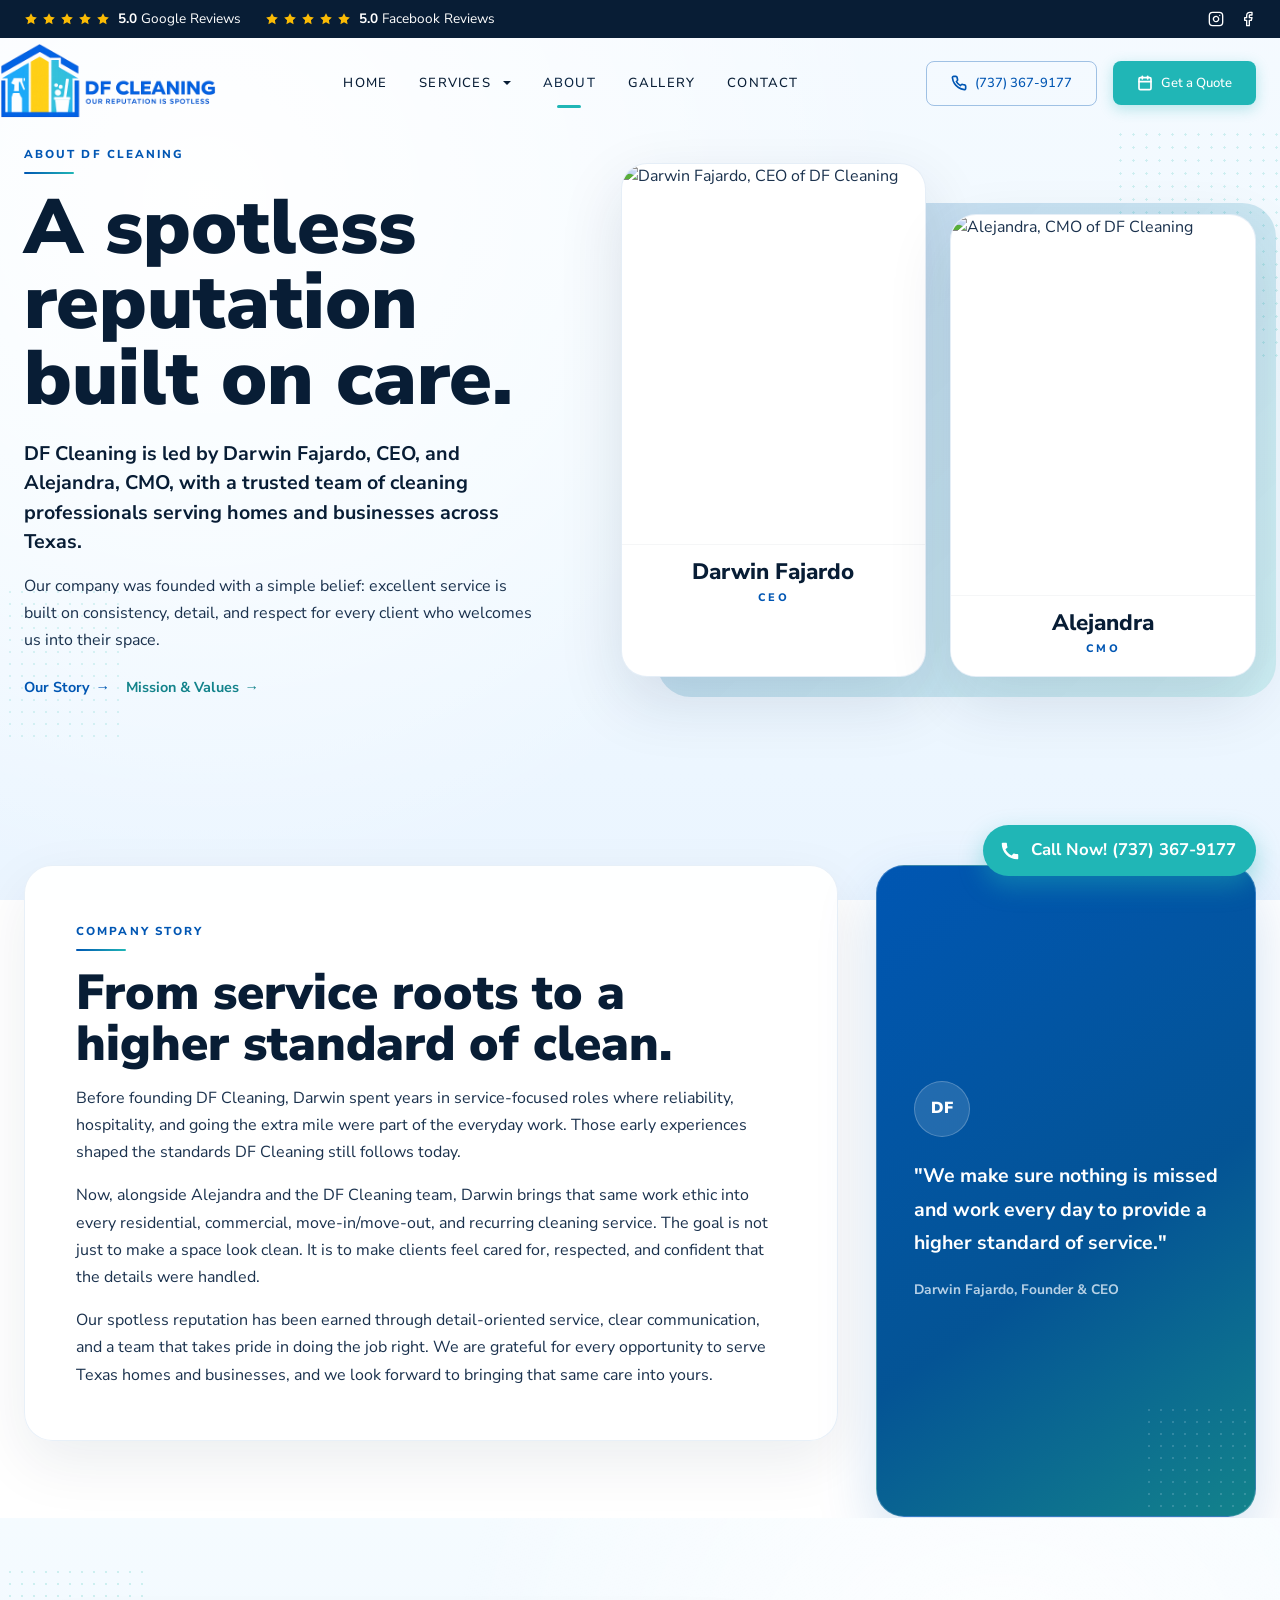
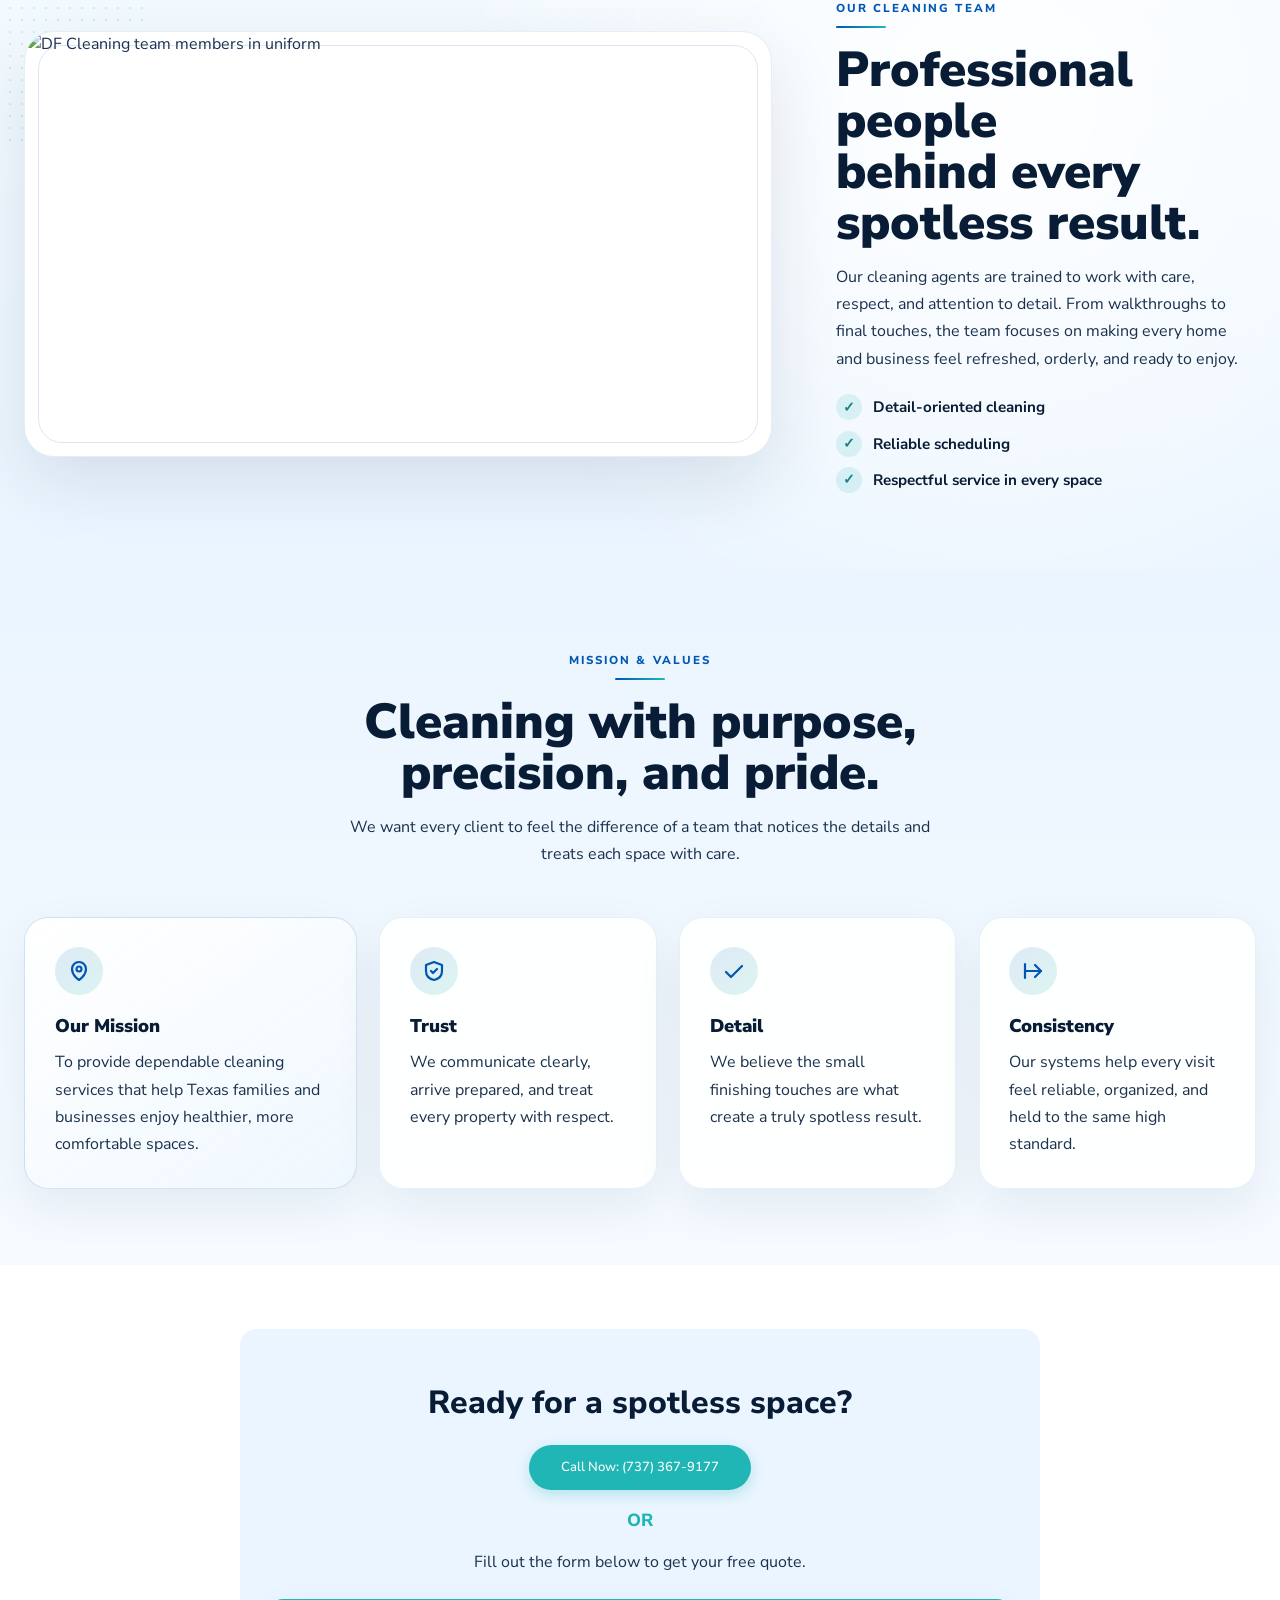
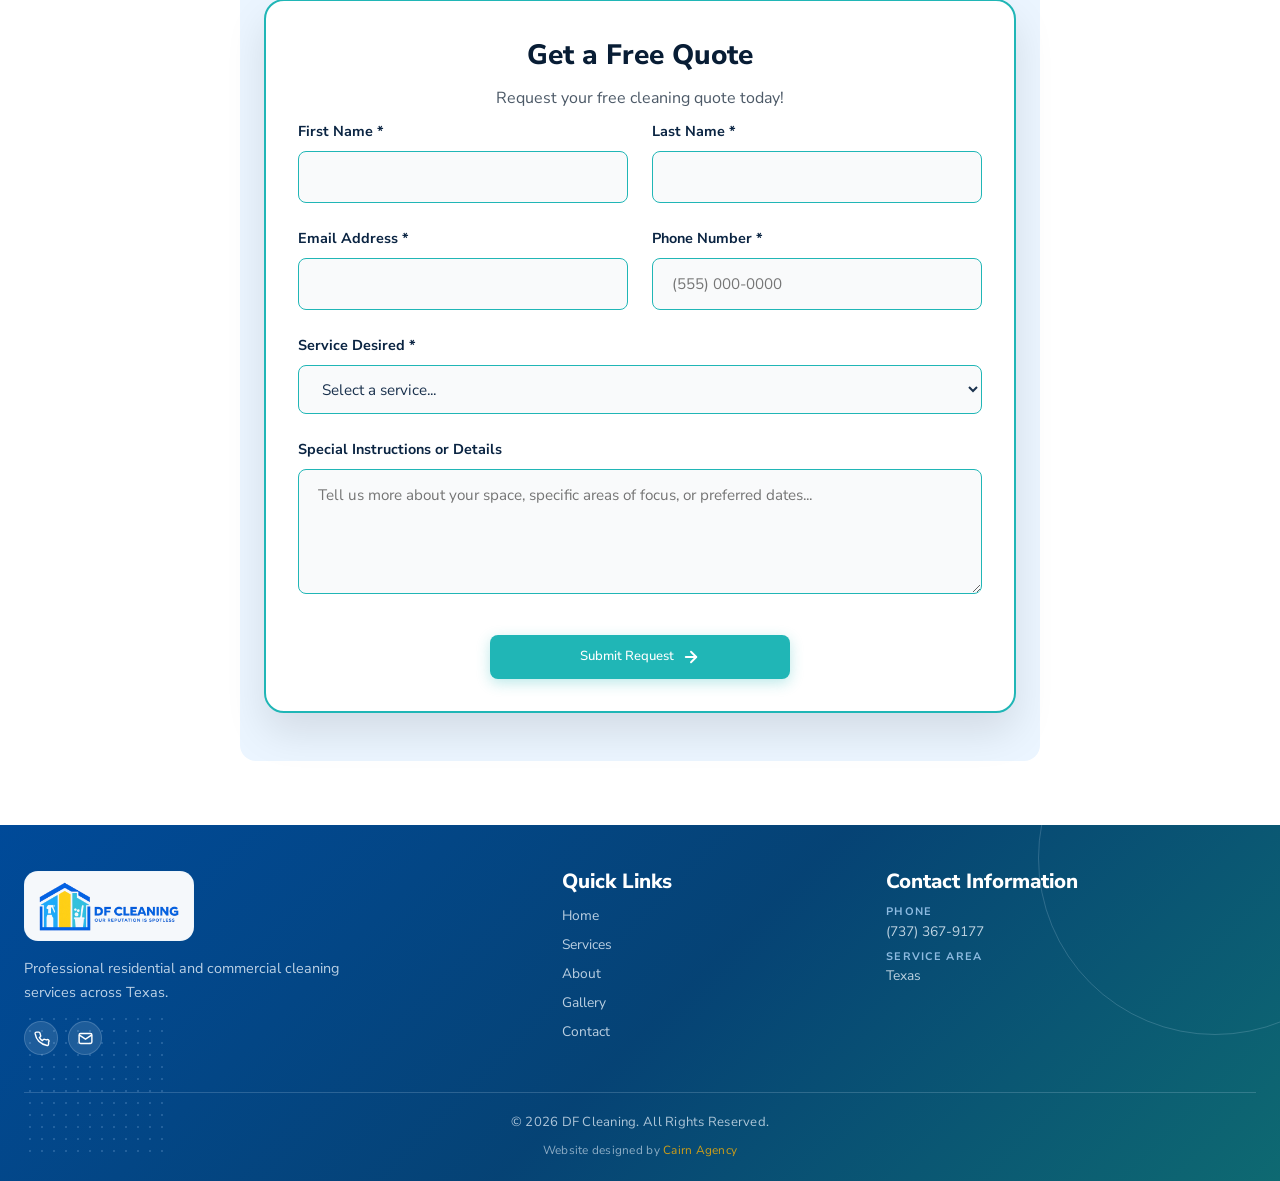
==== about.html @ b14a3582 "Implement teal color updates, unified CTA logic, and 3-card layout on service pages" ====
<!DOCTYPE html>
<html lang="en">
<head>
  <meta charset="UTF-8">
  <meta name="viewport" content="width=device-width, initial-scale=1.0">
  <title>About Us | DF Cleaning</title>
  <meta name="description" content="Learn about DF Cleaning, our leadership, our team, and the values behind our spotless reputation across Texas.">
  <link rel="stylesheet" href="css/style.css">
  <script src="js/header.js" defer></script>
</head>
<body class="global-bg">

  <site-header root-path=""></site-header>

  <main>
    <section class="about-hero" aria-labelledby="about-title">
      <div class="container about-hero-grid">
        <div class="about-hero-copy">
          <span class="about-kicker">About DF Cleaning</span>
          <h1 class="about-hero-title" id="about-title">A spotless reputation built on care.</h1>
          <p class="about-hero-lede">DF Cleaning is led by Darwin Fajardo, CEO, and Alejandra, CMO, with a trusted team of cleaning professionals serving homes and businesses across Texas.</p>
          <p>Our company was founded with a simple belief: excellent service is built on consistency, detail, and respect for every client who welcomes us into their space.</p>
          <div class="about-hero-actions" aria-label="About page quick links">
            <a class="about-text-link" href="#company-story">Our Story <span aria-hidden="true">&rarr;</span></a>
            <a class="about-text-link about-text-link--muted" href="#mission-values">Mission &amp; Values <span aria-hidden="true">&rarr;</span></a>
          </div>
        </div>

        <div class="about-leadership" aria-label="DF Cleaning leadership">
          <article class="about-leader-card about-leader-card--darwin">
            <picture>
              <source srcset="assets/darwin-fajardo.avif" type="image/avif">
              <img src="assets/darwin.jpg" alt="Darwin Fajardo, CEO of DF Cleaning">
            </picture>
            <div class="about-leader-meta">
              <h2>Darwin Fajardo</h2>
              <p>CEO</p>
            </div>
          </article>

          <article class="about-leader-card about-leader-card--alejandra">
            <img src="assets/alejandra-about.jpg" alt="Alejandra, CMO of DF Cleaning">
            <div class="about-leader-meta">
              <h2>Alejandra</h2>
              <p>CMO</p>
            </div>
          </article>
        </div>
      </div>
    </section>

    <section class="about-story" id="company-story" aria-labelledby="story-title">
      <div class="container about-story-grid">
        <div class="about-story-card">
          <span class="about-kicker">Company Story</span>
          <h2 id="story-title">From service roots to a higher standard of clean.</h2>
          <p>Before founding DF Cleaning, Darwin spent years in service-focused roles where reliability, hospitality, and going the extra mile were part of the everyday work. Those early experiences shaped the standards DF Cleaning still follows today.</p>
          <p>Now, alongside Alejandra and the DF Cleaning team, Darwin brings that same work ethic into every residential, commercial, move-in/move-out, and recurring cleaning service. The goal is not just to make a space look clean. It is to make clients feel cared for, respected, and confident that the details were handled.</p>
          <p>Our spotless reputation has been earned through detail-oriented service, clear communication, and a team that takes pride in doing the job right. We are grateful for every opportunity to serve Texas homes and businesses, and we look forward to bringing that same care into yours.</p>
        </div>

        <aside class="about-story-note" aria-label="Founder note">
          <div class="about-note-mark">DF</div>
          <p>"We make sure nothing is missed and work every day to provide a higher standard of service."</p>
          <span>Darwin Fajardo, Founder &amp; CEO</span>
        </aside>
      </div>
    </section>

    <section class="about-team-section" aria-labelledby="team-title">
      <div class="container about-team-grid">
        <div class="about-team-photo">
          <img src="assets/team-cleaners.jpg" alt="DF Cleaning team members in uniform">
        </div>

        <div class="about-team-copy">
          <span class="about-kicker">Our Cleaning Team</span>
          <h2 id="team-title">Professional people behind every spotless result.</h2>
          <p>Our cleaning agents are trained to work with care, respect, and attention to detail. From walkthroughs to final touches, the team focuses on making every home and business feel refreshed, orderly, and ready to enjoy.</p>
          <ul class="about-team-list" aria-label="What our team focuses on">
            <li><span aria-hidden="true">&check;</span> Detail-oriented cleaning</li>
            <li><span aria-hidden="true">&check;</span> Reliable scheduling</li>
            <li><span aria-hidden="true">&check;</span> Respectful service in every space</li>
          </ul>
        </div>
      </div>
    </section>

    <section class="about-values-section" id="mission-values" aria-labelledby="values-title">
      <div class="container">
        <div class="about-values-header">
          <span class="about-kicker">Mission &amp; Values</span>
          <h2 id="values-title">Cleaning with purpose, precision, and pride.</h2>
          <p>We want every client to feel the difference of a team that notices the details and treats each space with care.</p>
        </div>

        <div class="about-values-grid">
          <article class="about-value-card about-value-card--mission">
            <span class="about-value-icon" aria-hidden="true">
              <svg width="24" height="24" viewBox="0 0 24 24" fill="none" stroke="currentColor" stroke-width="2.2" stroke-linecap="round" stroke-linejoin="round">
                <path d="M12 21s-7-4.35-7-11a7 7 0 0 1 14 0c0 6.65-7 11-7 11z"></path>
                <circle cx="12" cy="10" r="2.5"></circle>
              </svg>
            </span>
            <h3>Our Mission</h3>
            <p>To provide dependable cleaning services that help Texas families and businesses enjoy healthier, more comfortable spaces.</p>
          </article>

          <article class="about-value-card">
            <span class="about-value-icon" aria-hidden="true">
              <svg width="24" height="24" viewBox="0 0 24 24" fill="none" stroke="currentColor" stroke-width="2.2" stroke-linecap="round" stroke-linejoin="round">
                <path d="m9 12 2 2 4-4"></path>
                <path d="M12 3 4 6v6c0 5 3.5 8 8 9 4.5-1 8-4 8-9V6l-8-3z"></path>
              </svg>
            </span>
            <h3>Trust</h3>
            <p>We communicate clearly, arrive prepared, and treat every property with respect.</p>
          </article>

          <article class="about-value-card">
            <span class="about-value-icon" aria-hidden="true">
              <svg width="24" height="24" viewBox="0 0 24 24" fill="none" stroke="currentColor" stroke-width="2.2" stroke-linecap="round" stroke-linejoin="round">
                <path d="M20 7 9 18l-5-5"></path>
              </svg>
            </span>
            <h3>Detail</h3>
            <p>We believe the small finishing touches are what create a truly spotless result.</p>
          </article>

          <article class="about-value-card">
            <span class="about-value-icon" aria-hidden="true">
              <svg width="24" height="24" viewBox="0 0 24 24" fill="none" stroke="currentColor" stroke-width="2.2" stroke-linecap="round" stroke-linejoin="round">
                <path d="M4 19V5"></path>
                <path d="M4 12h16"></path>
                <path d="m14 6 6 6-6 6"></path>
              </svg>
            </span>
            <h3>Consistency</h3>
            <p>Our systems help every visit feel reliable, organized, and held to the same high standard.</p>
          </article>
        </div>
      </div>
    </section>
  </main>

  <site-contact-form root-path=""></site-contact-form>

  <!-- FOOTER -->
  <site-footer root-path=""></site-footer>

  <script src="js/main.js?v=about-revamp"></script>
</body>
</html>
---- css/style.css ----
@import url('https://fonts.googleapis.com/css2?family=Nunito+Sans:wght@300;400;500;600;700;800;900&display=swap');

/* ==========================================================================
   CASCADE LAYERS DEFINITION
   ========================================================================== */
@layer reset, base, layout, components, utilities;

@layer reset {
  /* Resets applying specifically rather than globally (*) */
  html, body, div, span, h1, h2, h3, h4, h5, h6, p, a, svg, button, ul, li, nav, section, header, footer, form, input, label, textarea, select {
    box-sizing: border-box;
    margin: 0;
    padding: 0;
  }

  ul, ol {
    list-style: none;
  }

  a {
    color: inherit;
    text-decoration: none;
  }

  img {
    max-inline-size: 100%;
    block-size: auto;
    display: block;
  }

  button, input, select, textarea {
    font: inherit;
    color: inherit;
    background: none;
    border: none;
  }
}

@layer base {
  :root {
    /* Color Palette */
    --color-navy-dark: hsl(212, 73%, 12%);
    --color-navy: hsl(212, 73%, 15%);
    --color-blue: hsl(211, 100%, 35%);
    --color-blue-hover: hsl(211, 100%, 30%);
    --color-blue-light: hsl(210, 100%, 96%);
    --color-blue-light-hover: hsl(210, 100%, 92%);
    --color-ice: hsl(203, 100%, 97%);
    --color-teal: hsl(180, 70%, 42%);
    --color-teal-dark: hsl(184, 76%, 31%);
    
    --color-yellow: hsl(42, 100%, 50%);
    --color-yellow-hover: hsl(42, 100%, 45%);
    --color-yellow-light: hsl(45, 100%, 95%);
    
    --color-gray-dark: hsl(210, 15%, 35%);
    --color-gray-light: hsl(210, 20%, 98%);
    --color-white: hsl(0, 0%, 100%);
    --color-text-main: hsl(212, 50%, 20%);
    --color-border: hsl(210, 16%, 93%);
    
    /* Typography */
    --font-sans: 'Nunito Sans', -apple-system, BlinkMacSystemFont, "Segoe UI", Roboto, sans-serif;
    --font-body: 'Nunito Sans', -apple-system, BlinkMacSystemFont, "Segoe UI", Roboto, sans-serif;
    --font-serif: 'Nunito Sans', -apple-system, BlinkMacSystemFont, "Segoe UI", Roboto, sans-serif;
    
    /* Spacing & Layout */
    --transition-speed: 0.3s;
    --transition-curve: cubic-bezier(0.25, 0.8, 0.25, 1);
    
    /* Shadows */
    --shadow-sm: 0 2px 8px rgba(12, 35, 64, 0.05);
    --shadow-md: 0 8px 30px rgba(12, 35, 64, 0.08);
    --shadow-lg: 0 20px 40px rgba(12, 35, 64, 0.12);
  }

  body {
    font-family: var(--font-body);
    background-color: var(--color-gray-light);
    color: var(--color-text-main);
    line-height: 1.6;
    overflow-x: clip; /* Avoid horizontal scrollbar issues */
    scrollbar-gutter: stable;
  }

  h1, h2, h3, h4, h5, h6 {
    font-family: var(--font-sans);
    color: var(--color-navy-dark);
    font-weight: 800;
  }

  /* Accessible outline-focus styling */
  button:focus-visible,
  a:focus-visible,
  input:focus-visible,
  select:focus-visible,
  textarea:focus-visible {
    outline: 3px solid var(--color-blue);
    outline-offset: 3px;
  }
}

@layer layout {
  .container {
    max-inline-size: 1280px;
    margin-inline: auto;
    padding-inline: 1.5rem;
  }

  header {
    background-color: transparent;
    backdrop-filter: none;
    position: absolute;
    top: 24px; /* Move entire navbar row down ~10-15px */
    left: 0;
    width: 100%;
    z-index: 100;
    border-block-end: none;
    box-shadow: none;
  }

  .nav-wrapper {
    display: flex;
    align-items: center;
    justify-content: space-between;
    padding-block: 0.5rem;
  }

  /* Footer Layout */
  .main-footer {
    background: linear-gradient(135deg, hsl(211, 100%, 30%) 0%, hsl(207, 91%, 24%) 52%, hsl(185, 78%, 25%) 100%);
    color: var(--color-white);
    margin-block-start: 0;
    overflow: hidden;
    padding-block: clamp(2.3rem, 3.6vw, 3.25rem) 1.35rem;
    position: relative;
  }

  .main-footer::before {
    content: "";
    position: absolute;
    inset-block-start: -9rem;
    inset-inline-end: -7rem;
    inline-size: 22rem;
    block-size: 22rem;
    border: 1px solid rgba(221, 239, 255, 0.18);
    border-radius: 50%;
    pointer-events: none;
  }

  .main-footer::after {
    content: "";
    position: absolute;
    inset-block-end: 1.5rem;
    inset-inline-start: 1.5rem;
    inline-size: 9rem;
    block-size: 9rem;
    background-image: radial-gradient(rgba(180, 218, 255, 0.28) 1.2px, transparent 1.2px);
    background-size: 12px 12px;
    opacity: 0.65;
    pointer-events: none;
  }

  .footer-grid {
    display: grid;
    gap: clamp(1.8rem, 4vw, 4rem);
    grid-template-columns: minmax(260px, 1.25fr) minmax(160px, 0.7fr) minmax(240px, 0.95fr);
    margin-block-end: clamp(1.65rem, 3vw, 2.3rem);
    position: relative;
    z-index: 1;
  }

  .footer-bottom {
    border-block-start: 1px solid rgba(221, 239, 255, 0.18);
    color: rgba(239, 247, 255, 0.72);
    font-size: 0.82rem;
    letter-spacing: 0.02em;
    padding-block-start: 1.2rem;
    position: relative;
    text-align: center;
    z-index: 1;
  }
}

@layer components {
  /* Logo */
  .logo-link {
    display: flex;
    align-items: center;
    inline-size: auto;
    block-size: 75px; /* Increase logo size ~5-10% */
    margin-inline-start: -1.5rem; /* Shift slightly more left */
    position: relative;
    top: -3px; /* Nudge up a touch higher to align text in navbar */
    transition: transform var(--transition-speed);
  }

  .logo-link img {
    height: 100%;
    width: auto;
    object-fit: contain;
  }

  .logo-link:hover {
    transform: scale(1.02);
  }

  /* Navigation Menu */
  .main-nav {
    display: flex;
    align-items: center;
    gap: 2rem;
  }

  .nav-list {
    display: flex;
    align-items: center;
    gap: 2rem;
  }

  .nav-item {
    position: relative;
  }

  .nav-link {
    font-family: var(--font-sans);
    font-size: 0.82rem;
    font-weight: 500;
    color: var(--color-navy-dark);
    letter-spacing: 1.2px;
    padding-block: 0.5rem;
    transition: color var(--transition-speed);
    display: flex;
    align-items: center;
    gap: 0.25rem;
    cursor: pointer;
  }

  .nav-link:hover {
    color: var(--color-teal);
  }

  .nav-link[aria-current="page"] {
    color: var(--color-navy);
    position: relative;
  }

  .nav-link[aria-current="page"]::before {
    content: "";
    position: absolute;
    bottom: -6px;
    left: 50%;
    transform: translateX(-50%);
    width: 24px;
    height: 3px;
    background-color: var(--color-teal);
    border-radius: 2px;
  }

  /* Services Dropdown Styles */
  .dropdown-menu {
    position: absolute;
    top: 100%;
    left: 50%;
    transform: translateX(-50%) translateY(10px);
    background-color: var(--color-white);
    border-radius: 8px;
    box-shadow: var(--shadow-md);
    border: 1px solid var(--color-border);
    padding: 0.75rem;
    min-inline-size: 240px;
    opacity: 0;
    visibility: hidden;
    transition: opacity 0.2s allow-discrete, transform 0.2s allow-discrete, visibility 0.2s allow-discrete;
    z-index: 10;
  }

  /* Show dropdown on hover (for desktop) and when active */
  .nav-item:hover .dropdown-menu,
  .nav-item:focus-within .dropdown-menu,
  .dropdown-menu.active {
    opacity: 1;
    visibility: visible;
    transform: translateX(-50%) translateY(0);
  }

  @starting-style {
    .nav-item:hover .dropdown-menu,
    .nav-item:focus-within .dropdown-menu,
    .dropdown-menu.active {
      opacity: 0;
      transform: translateX(-50%) translateY(10px);
    }
  }

  .dropdown-link {
    display: block;
    padding: 0.6rem 1rem;
    border-radius: 6px;
    font-family: var(--font-sans);
    font-size: 0.85rem;
    font-weight: 600;
    color: var(--color-navy);
    transition: background-color var(--transition-speed), color var(--transition-speed);
  }

  .dropdown-link:hover {
    background-color: var(--color-blue-light);
    color: var(--color-blue);
  }

  /* Header Actions (Buttons) */
  .header-actions {
    display: flex;
    align-items: center;
    gap: 1rem;
  }

  /* Buttons */
  .btn {
    display: inline-flex;
    align-items: center;
    justify-content: center;
    gap: 0.5rem;
    padding: 0.7rem 1.5rem;
    border-radius: 8px;
    font-family: var(--font-sans);
    font-size: 0.82rem;
    font-weight: 500;
    cursor: pointer;
    transition: background-color var(--transition-speed), color var(--transition-speed), border-color var(--transition-speed), transform var(--transition-speed), box-shadow var(--transition-speed);
    text-wrap: nowrap;
    min-block-size: 44px; /* Touch target standard */
  }

  .btn:hover {
    transform: translateY(-2px);
  }

  .btn:active {
    transform: translateY(0);
  }

  .btn-outline {
    background-color: transparent;
    color: var(--color-blue);
    border: 1px solid rgba(0, 86, 179, 0.35);
  }

  .btn-outline:hover {
    background-color: rgba(0, 86, 179, 0.05);
    border-color: var(--color-blue);
    box-shadow: var(--shadow-sm);
  }

  .btn-primary {
    background-color: var(--color-yellow);
    color: var(--color-navy-dark);
    box-shadow: 0 4px 14px rgba(253, 184, 19, 0.3);
  }

  .btn-primary:hover {
    background-color: var(--color-yellow-hover);
    box-shadow: 0 6px 20px rgba(253, 184, 19, 0.4);
  }

  .btn-secondary {
    background-color: var(--color-blue);
    color: var(--color-white);
    box-shadow: 0 4px 14px rgba(0, 86, 179, 0.2);
  }

  .btn-secondary:hover {
    background-color: var(--color-blue-hover);
    box-shadow: 0 6px 20px rgba(0, 86, 179, 0.3);
  }

  /* Mobile Nav Toggle */
  .menu-toggle {
    display: none;
    flex-direction: column;
    justify-content: space-between;
    width: 30px;
    height: 21px;
    cursor: pointer;
    z-index: 101;
  }

  .menu-toggle span {
    display: block;
    width: 100%;
    height: 3px;
    background-color: var(--color-navy);
    border-radius: 3px;
    transition: transform var(--transition-speed), opacity var(--transition-speed);
  }

  /* Hero Section */
  .hero-section {
    background-image: radial-gradient(circle at 50% 28%, rgba(255, 255, 255, 0.45) 0%, rgba(255, 255, 255, 0) 45%), linear-gradient(to bottom, rgba(219, 234, 254, 0.08) 0%, rgba(255, 255, 255, 0) 100%), url('../assets/hero-v5.png');
    background-repeat: no-repeat;
    background-position: center 32%; /* Shift mansion down slightly more to support larger spacing */
    background-size: cover;
    min-height: 100dvh;
    display: flex;
    flex-direction: column;
    justify-content: flex-start;
    align-items: center;
    padding-block-start: 10.1rem;
    padding-block-end: 340px; /* Space for the quote form */
    text-align: center;
    position: relative;
    overflow: hidden;
    box-sizing: border-box;
  }

  .hero-badge {
    font-family: var(--font-sans);
    font-size: clamp(0.72rem, 0.68rem + 0.18vw, 0.86rem);
    font-weight: 800;
    color: hsla(211, 100%, 35%, 0.82);
    letter-spacing: 0.2em;
    text-transform: uppercase;
    margin-block-end: 0.45rem;
    display: inline-block;
  }

  .hero-title {
    font-family: var(--font-serif);
    font-size: clamp(2.35rem, 1.85rem + 3.1vw, 4.15rem);
    line-height: 1;
    font-weight: 800;
    letter-spacing: 0;
    color: var(--color-navy-dark);
    margin-block-end: 1.05rem;
    max-inline-size: 880px;
    margin-inline: auto;
    text-wrap: balance;
  }

  .hero-title em {
    font-family: var(--font-serif);
    font-style: normal;
    font-weight: 800;
    color: var(--color-navy-dark);
    position: relative;
    white-space: nowrap;
    display: inline-block;
    margin-block-start: 0.2rem; /* Slightly reduced margin */
  }

  .hero-title em::after {
    content: "";
    position: absolute;
    left: 0;
    bottom: 4px;
    width: 100%;
    height: 3px;
    background-color: var(--color-yellow);
    z-index: -1;
    transform: skewX(-15deg);
    border-radius: 4px;
  }

  .hero-desc {
    font-family: var(--font-sans);
    font-size: clamp(0.85rem, 0.8rem + 0.1vw, 1.05rem); /* Slightly smaller for better layout fit */
    font-weight: 400;
    color: var(--color-gray-dark);
    max-inline-size: 750px;
    margin-inline: auto;
    margin-block-end: 0.8rem; /* Reduced spacing */
    text-wrap: pretty;
  }

  /* Hero Service Areas */
  .hero-service-areas {
    margin-block: -0.1rem 0.55rem;
    display: flex;
    flex-direction: column;
    align-items: center;
    gap: 0.08rem;
  }

  .hero-service-eyebrow {
    font-family: var(--font-sans);
    font-size: 0.64rem;
    font-weight: 700;
    color: var(--color-gray-dark);
    text-transform: uppercase;
    letter-spacing: 0.16em;
    margin: 0;
  }

  .hero-service-cities {
    display: flex;
    flex-wrap: wrap;
    justify-content: center;
    align-items: center;
    gap: clamp(0.65rem, 2vw, 1.35rem);
    padding: 0;
    margin: 0;
    list-style: none;
  }

  .hero-service-cities li {
    font-family: var(--font-serif);
    font-size: clamp(0.92rem, 0.85rem + 0.45vw, 1.25rem);
    font-weight: 800;
    color: var(--color-blue);
    display: flex;
    align-items: center;
  }

  /* Dot divider between cities */
  .hero-service-cities li:not(:last-child)::after {
    content: "•";
    color: rgba(12, 35, 64, 0.2);
    font-size: 1.2em;
    margin-inline-start: clamp(0.65rem, 2vw, 1.35rem);
  }

  .hero-buttons {
    display: flex;
    justify-content: center;
    gap: 1.25rem;
    margin-block-end: 0;
    flex-wrap: wrap;
    transform: translateX(-32px); /* Shift left to align gap with the background house */
  }

  /* Team Preview */
  .team-preview {
    background: radial-gradient(circle at 18% 26%, rgba(255, 255, 255, 0.94) 0%, rgba(255, 255, 255, 0.38) 24%, transparent 44%), linear-gradient(180deg, hsl(210, 100%, 98%) 0%, var(--color-ice) 45%, hsl(210, 100%, 96%) 100%);
    overflow: hidden;
    padding-block: clamp(4.25rem, 6vw, 6.25rem) clamp(4rem, 5.6vw, 5.75rem);
    position: relative;
  }

  .team-preview::before {
    content: "";
    position: absolute;
    inset-block-start: 2rem;
    inset-inline-end: clamp(-3rem, -4vw, -1rem);
    inline-size: clamp(9rem, 17vw, 15rem);
    block-size: clamp(9rem, 17vw, 15rem);
    background-image: radial-gradient(rgba(20, 184, 166, 0.22) 1.35px, transparent 1.35px);
    background-size: 13px 13px;
    opacity: 0.8;
    pointer-events: none;
  }

  .team-preview::after {
    content: "";
    position: absolute;
    inset-block-end: -6rem;
    inset-inline-start: -5rem;
    inline-size: 22rem;
    block-size: 22rem;
    border: 1px solid rgba(0, 86, 179, 0.1);
    border-radius: 50%;
    pointer-events: none;
  }

  .team-preview .container {
    align-items: center;
    display: grid;
    gap: clamp(2.25rem, 5vw, 4.5rem);
    grid-template-columns: minmax(250px, 0.72fr) minmax(590px, 1.42fr);
    position: relative;
    z-index: 1;
  }

  .team-preview-header {
    margin: 0;
    max-inline-size: 420px;
    position: relative;
    text-align: left;
  }

  .team-preview-header::before {
    content: "";
    display: block;
    inline-size: 54px;
    block-size: 3px;
    background: linear-gradient(90deg, var(--color-blue), var(--color-teal));
    border-radius: 999px;
    margin-block-end: 1.15rem;
  }

  .team-preview-title {
    color: var(--color-navy-dark);
    font-family: var(--font-serif);
    font-size: clamp(2.25rem, 1.8rem + 2vw, 3.35rem);
    font-weight: 800;
    letter-spacing: 0;
    line-height: 1.08;
    max-inline-size: 430px;
    text-wrap: balance;
  }

  .team-preview-title em {
    color: var(--color-navy-dark);
    display: inline;
    font-family: var(--font-serif);
    font-style: normal;
    font-weight: 800;
  }

  .team-preview-copy {
    color: var(--color-text-main);
    font-size: clamp(0.92rem, 0.86rem + 0.22vw, 1rem);
    line-height: 1.55;
    margin: 0.9rem 0 0;
    max-inline-size: 380px;
    text-wrap: pretty;
  }

  .team-preview-link {
    color: var(--color-blue);
    display: inline-flex;
    font-family: var(--font-sans);
    font-size: 0.8rem;
    font-weight: 600;
    gap: 0.35rem;
    letter-spacing: 0.03em;
    margin-block-start: 1rem;
    position: relative;
    transition: transform var(--transition-speed);
  }

  .team-preview-link:hover {
    transform: translateX(3px);
  }

  .team-showcase-grid {
    align-items: stretch;
    display: grid;
    gap: clamp(1.55rem, 2.45vw, 2.25rem);
    grid-template-columns: minmax(0, 0.72fr) minmax(0, 1.5fr) minmax(0, 0.72fr);
    isolation: isolate;
    justify-content: center;
    margin-inline: auto;
    max-inline-size: 920px;
    position: relative;
    width: 100%;
  }

  .team-showcase-grid::after {
    content: "";
    position: absolute;
    inset-block-end: -1.5rem;
    inset-inline-end: -1.7rem;
    inline-size: 104px;
    block-size: 104px;
    background-image: radial-gradient(rgba(0, 86, 179, 0.2) 1.35px, transparent 1.35px);
    background-size: 12px 12px;
    z-index: -1;
  }

  .team-person-card,
  .team-main-photo {
    background-color: var(--color-white);
    border: 1px solid rgba(12, 35, 64, 0.07);
    border-radius: 14px;
    box-shadow: 0 18px 44px rgba(12, 35, 64, 0.1);
    overflow: hidden;
  }

  .team-person-card {
    display: flex;
    flex-direction: column;
    overflow: visible;
    position: relative;
    width: 100%;
  }

  .team-person-card--alejandra {
    margin-inline-start: 0;
  }

  .team-person-card--darwin::before {
    content: "";
    position: absolute;
    inset: -0.9rem 0.55rem 0.9rem -1rem;
    background: linear-gradient(135deg, rgba(0, 86, 179, 0.22), rgba(219, 234, 254, 0.86));
    border-radius: 14px;
    transform: rotate(3deg);
    z-index: -1;
  }

  .team-person-card--alejandra::before {
    content: "";
    position: absolute;
    inset: -0.9rem -1rem 0.9rem 0.55rem;
    background: linear-gradient(225deg, rgba(0, 86, 179, 0.2), rgba(219, 234, 254, 0.82));
    border-radius: 14px;
    transform: rotate(-3deg);
    z-index: -1;
  }

  .team-person-photo {
    aspect-ratio: 1 / 1.03;
    background-color: var(--color-blue-light);
    border-radius: 14px 14px 0 0;
    overflow: hidden;
  }

  .team-person-photo img,
  .team-main-photo img {
    block-size: 100%;
    inline-size: 100%;
    object-fit: cover;
  }

  .team-person-card--darwin img {
    object-position: center 28%;
  }

  .team-person-card--alejandra img {
    object-position: center 38%;
  }

  .team-person-meta {
    background: rgba(255, 255, 255, 0.97);
    border-block-start: 1px solid rgba(12, 35, 64, 0.04);
    padding: 0.58rem 1rem 0.7rem;
    text-align: center;
  }

  .team-person-meta h3 {
    color: var(--color-navy-dark);
    font-family: var(--font-serif);
    font-size: clamp(1.25rem, 1.08rem + 0.55vw, 1.55rem);
    font-weight: 800;
    letter-spacing: 0;
    line-height: 0.95;
    margin-block-end: 0.2rem;
  }

  .team-person-meta p {
    color: var(--color-blue);
    font-family: var(--font-sans);
    font-size: 0.56rem;
    font-weight: 600;
    letter-spacing: 0.28em;
    line-height: 1.2;
    text-transform: uppercase;
  }

  .team-main-photo {
    aspect-ratio: 1.5 / 1;
    min-block-size: 0;
    margin: 0;
    width: 100%;
  }

  .team-main-photo img {
    object-position: center center;
    transform: none;
  }

  /* Services Preview */
  .home-services {
    background: radial-gradient(circle at 82% 22%, rgba(255, 255, 255, 0.92) 0%, rgba(255, 255, 255, 0.38) 28%, transparent 52%), linear-gradient(180deg, hsl(210, 100%, 96%) 0%, hsl(203, 100%, 98%) 52%, hsl(210, 100%, 96%) 100%);
    overflow: hidden;
    padding-block: clamp(3.6rem, 5.6vw, 5.4rem);
    position: relative;
  }

  .home-services::before {
    background-image: radial-gradient(rgba(20, 184, 166, 0.22) 1.3px, transparent 1.3px);
    background-size: 12px 12px;
    block-size: clamp(9rem, 16vw, 13rem);
    content: "";
    inline-size: clamp(9rem, 16vw, 13rem);
    inset-block-end: clamp(1rem, 3vw, 2.4rem);
    inset-inline-start: clamp(-3rem, -4vw, -1rem);
    opacity: 0.7;
    pointer-events: none;
    position: absolute;
  }

  .home-services::after {
    border: 1px solid rgba(0, 86, 179, 0.1);
    border-radius: 50%;
    block-size: 24rem;
    content: "";
    inline-size: 24rem;
    inset-block-start: -12rem;
    inset-inline-end: -8rem;
    pointer-events: none;
    position: absolute;
  }

  .home-services-grid {
    align-items: center;
    display: grid;
    gap: clamp(2rem, 5vw, 4.5rem);
    grid-template-columns: minmax(260px, 0.72fr) minmax(560px, 1.28fr);
    position: relative;
    z-index: 1;
  }

  .home-services-copy {
    max-inline-size: 400px;
  }

  .home-services-kicker {
    color: var(--color-blue);
    display: inline-block;
    font-size: 0.72rem;
    font-weight: 800;
    letter-spacing: 0.18em;
    line-height: 1.2;
    margin-block-end: 1rem;
    text-transform: uppercase;
  }

  .home-services-kicker::after {
    background: linear-gradient(90deg, var(--color-blue), var(--color-teal));
    border-radius: 999px;
    block-size: 2px;
    content: "";
    display: block;
    inline-size: 54px;
    margin-block-start: 0.65rem;
  }

  .home-services-title {
    color: var(--color-navy-dark);
    font-size: clamp(2.15rem, 1.65rem + 2.2vw, 3.4rem);
    font-weight: 900;
    letter-spacing: 0;
    line-height: 1.03;
    text-wrap: balance;
  }

  .home-services-copy p {
    color: var(--color-text-main);
    font-size: 0.98rem;
    line-height: 1.65;
    margin-block-start: 1rem;
    text-wrap: pretty;
  }

  .home-services-all {
    color: var(--color-blue);
    display: inline-flex;
    font-size: 0.9rem;
    font-weight: 700;
    gap: 0.35rem;
    margin-block-start: 1.15rem;
    transition: color var(--transition-speed), transform var(--transition-speed);
  }

  .home-services-all:hover {
    color: var(--color-blue-hover);
    transform: translateX(3px);
  }

  .home-services-list {
    background-color: rgba(255, 255, 255, 0.72);
    border: 1px solid rgba(0, 86, 179, 0.11);
    border-radius: 28px;
    box-shadow: 0 22px 60px rgba(12, 35, 64, 0.08);
    display: grid;
    grid-template-columns: repeat(2, minmax(0, 1fr));
    overflow: hidden;
  }

  .home-service-link {
    align-items: center;
    color: var(--color-navy-dark);
    display: grid;
    gap: 0.85rem;
    grid-template-columns: auto minmax(0, 1fr) auto;
    min-block-size: 82px;
    padding: 1rem clamp(1rem, 2vw, 1.35rem);
    position: relative;
    transition: background-color var(--transition-speed), color var(--transition-speed);
  }

  .home-service-link:not(:last-child) {
    border-block-end: 1px solid rgba(0, 86, 179, 0.08);
  }

  .home-service-link:nth-child(odd):not(:last-child) {
    border-inline-end: 1px solid rgba(0, 86, 179, 0.08);
  }

  .home-service-link:last-child {
    grid-column: 1 / -1;
  }

  .home-service-link:hover {
    background-color: rgba(239, 247, 255, 0.8);
    color: var(--color-blue);
  }

  .home-service-icon {
    align-items: center;
    background: linear-gradient(135deg, rgba(0, 86, 179, 0.1), rgba(20, 184, 166, 0.13));
    block-size: 42px;
    border-radius: 50%;
    color: var(--color-blue);
    display: inline-flex;
    inline-size: 42px;
    justify-content: center;
    transition: background-color var(--transition-speed), color var(--transition-speed), transform var(--transition-speed);
  }

  .home-service-link:hover .home-service-icon {
    color: var(--color-teal-dark);
    transform: translateY(-2px);
  }

  .home-service-link > span:nth-child(2) {
    font-size: clamp(0.95rem, 0.9rem + 0.18vw, 1.05rem);
    font-weight: 800;
    line-height: 1.2;
  }

  .home-service-arrow {
    color: var(--color-blue);
    font-weight: 800;
    transition: transform var(--transition-speed);
  }

  .home-service-link:hover .home-service-arrow {
    transform: translateX(3px);
  }

  /* Client Reviews */
  .reviews-section {
    background: radial-gradient(circle at 50% 10%, rgba(255, 255, 255, 0.96) 0%, rgba(255, 255, 255, 0.5) 34%, transparent 58%), linear-gradient(180deg, hsl(210, 100%, 96%) 0%, hsl(190, 80%, 96%) 48%, hsl(207, 100%, 97%) 100%);
    overflow: hidden;
    padding-block: clamp(2.5rem, 4.2vw, 3.6rem) clamp(2.2rem, 3.6vw, 3.1rem);
    position: relative;
  }

  .reviews-section::before {
    content: "";
    position: absolute;
    inset-block-start: 7rem;
    inset-inline-start: clamp(-3rem, -4vw, -1rem);
    inline-size: clamp(8rem, 16vw, 14rem);
    block-size: clamp(8rem, 16vw, 14rem);
    background-image: radial-gradient(rgba(20, 184, 166, 0.24) 1.35px, transparent 1.35px);
    background-size: 12px 12px;
    opacity: 0.72;
    pointer-events: none;
  }

  .reviews-section::after {
    content: "";
    position: absolute;
    inset-block-end: -8rem;
    inset-inline-end: -6rem;
    inline-size: 26rem;
    block-size: 26rem;
    border: 1px solid rgba(0, 86, 179, 0.11);
    border-radius: 50%;
    pointer-events: none;
  }

  .reviews-container {
    position: relative;
    z-index: 1;
  }

  .reviews-container::before {
    content: "";
    display: block;
    inline-size: clamp(54px, 6vw, 84px);
    block-size: 2px;
    background: linear-gradient(90deg, var(--color-blue), var(--color-teal));
    border-radius: 999px;
    margin: 0 auto clamp(0.75rem, 1.4vw, 1.05rem);
  }

  .reviews-header {
    margin-inline: auto;
    max-inline-size: 820px;
    text-align: center;
  }

  .reviews-title {
    color: var(--color-navy-dark);
    font-family: var(--font-serif);
    font-size: clamp(2.25rem, 1.85rem + 2.1vw, 3.65rem);
    font-weight: 800;
    letter-spacing: 0;
    line-height: 1;
    text-wrap: balance;
  }

  .reviews-subtitle {
    color: var(--color-text-main);
    font-size: clamp(0.9rem, 0.86rem + 0.16vw, 1rem);
    line-height: 1.45;
    margin-block-start: 0.45rem;
  }

  .reviews-carousel {
    align-items: center;
    display: grid;
    gap: clamp(0.85rem, 1.6vw, 1.2rem);
    grid-template-columns: 50px minmax(0, 820px) 50px;
    justify-content: center;
    margin-block-start: clamp(1rem, 2vw, 1.45rem);
  }

  .review-card {
    align-items: center;
    background-color: rgba(255, 255, 255, 0.97);
    border: 1px solid rgba(0, 86, 179, 0.1);
    border-radius: 28px;
    box-shadow: 0 24px 70px rgba(12, 35, 64, 0.11);
    display: flex;
    flex-direction: column;
    min-block-size: 238px;
    padding: clamp(1.05rem, 2.1vw, 1.65rem) clamp(1.35rem, 3.2vw, 3rem);
    text-align: center;
    transition: opacity 0.22s ease, transform 0.22s ease;
  }

  .review-card.is-transitioning {
    opacity: 0;
    transform: translateY(6px) scale(0.992);
  }

  .review-avatar {
    align-items: center;
    block-size: 54px;
    border: 1px solid rgba(255, 255, 255, 0.65);
    border-radius: 50%;
    box-shadow: 0 12px 24px rgba(12, 35, 64, 0.16);
    color: var(--color-white);
    display: flex;
    font-family: var(--font-sans);
    font-size: 1rem;
    font-weight: 700;
    inline-size: 54px;
    justify-content: center;
    letter-spacing: 0.04em;
  }

  .avatar-blue { background: linear-gradient(135deg, hsl(211, 100%, 35%), hsl(211, 70%, 55%)); }
  .avatar-teal { background: linear-gradient(135deg, hsl(178, 68%, 37%), hsl(188, 78%, 52%)); }
  .avatar-light-blue { background: linear-gradient(135deg, hsl(207, 88%, 58%), hsl(199, 100%, 72%)); }

  .review-name {
    color: var(--color-navy-dark);
    font-size: clamp(1.05rem, 0.96rem + 0.36vw, 1.28rem);
    line-height: 1.15;
    margin-block-start: 0.65rem;
  }

  .review-date {
    color: var(--color-gray-dark);
    font-size: 0.82rem;
    line-height: 1.2;
    margin-block-start: 0.25rem;
  }

  .review-stars {
    color: var(--color-yellow);
    font-size: clamp(1.1rem, 0.95rem + 0.5vw, 1.45rem);
    letter-spacing: 0.08em;
    line-height: 1;
    margin-block-start: 0.65rem;
  }

  .review-text {
    color: var(--color-text-main);
    font-size: clamp(0.9rem, 0.86rem + 0.16vw, 1rem);
    line-height: 1.45;
    margin-block-start: 0.65rem;
    max-inline-size: 700px;
    text-wrap: pretty;
  }

  .review-nav {
    align-items: center;
    background-color: rgba(255, 255, 255, 0.8);
    block-size: 48px;
    border: 1px solid rgba(0, 86, 179, 0.1);
    border-radius: 50%;
    box-shadow: 0 14px 34px rgba(12, 35, 64, 0.1);
    color: var(--color-blue);
    cursor: pointer;
    display: inline-flex;
    inline-size: 48px;
    justify-content: center;
    transition: background-color var(--transition-speed), box-shadow var(--transition-speed), transform var(--transition-speed);
  }

  .review-nav:hover {
    background-color: var(--color-white);
    box-shadow: 0 18px 40px rgba(12, 35, 64, 0.14);
    transform: translateY(-2px);
  }

  .review-nav:active {
    transform: translateY(0);
  }

  .review-dots {
    display: flex;
    gap: 0.45rem;
    justify-content: center;
    margin-block-start: 0.75rem;
  }

  .review-dot {
    background-color: hsl(212, 20%, 82%);
    block-size: 8px;
    border-radius: 50%;
    cursor: pointer;
    inline-size: 8px;
    transition: background-color var(--transition-speed), transform var(--transition-speed);
  }

  .review-dot[aria-current="true"] {
    background-color: var(--color-blue);
    transform: scale(1.15);
  }

  .ratings-bar {
    align-items: center;
    background-color: rgba(255, 255, 255, 0.58);
    border: 1px solid rgba(0, 86, 179, 0.14);
    border-radius: 20px;
    box-shadow: 0 18px 45px rgba(12, 35, 64, 0.06);
    backdrop-filter: blur(14px);
    display: grid;
    gap: 1rem;
    grid-template-columns: 1fr auto 1fr;
    margin: 1rem auto 0;
    max-inline-size: 820px;
    padding: 0.72rem clamp(1rem, 2.4vw, 2rem);
  }

  .rating-source {
    align-items: center;
    display: flex;
    gap: 1rem;
    justify-content: center;
  }

  .rating-logo {
    align-items: center;
    background-color: var(--color-white);
    block-size: 44px;
    border-radius: 50%;
    box-shadow: 0 10px 24px rgba(12, 35, 64, 0.08);
    display: inline-flex;
    flex: 0 0 auto;
    font-family: var(--font-sans);
    font-size: 1.42rem;
    font-weight: 800;
    inline-size: 44px;
    justify-content: center;
  }

  .google-logo {
    color: transparent;
    background-image: conic-gradient(from -20deg, #4285f4 0 25%, #34a853 0 48%, #fbbc05 0 68%, #ea4335 0 82%, #4285f4 0 100%);
    background-clip: text;
    -webkit-background-clip: text;
  }

  .facebook-logo {
    background: linear-gradient(135deg, hsl(211, 100%, 45%), hsl(211, 100%, 62%));
    color: var(--color-white);
    font-family: Arial, sans-serif;
    font-size: 1.8rem;
    line-height: 1;
  }

  .rating-score {
    color: var(--color-navy-dark);
    font-size: 1.08rem;
    font-weight: 700;
    line-height: 1.1;
  }

  .rating-score span {
    color: var(--color-yellow);
    font-size: 0.82rem;
    letter-spacing: 0.02em;
  }

  .rating-label {
    color: var(--color-text-main);
    font-size: 0.86rem;
    line-height: 1.35;
    margin-block-start: 0.2rem;
  }

  .rating-divider {
    background-color: rgba(0, 86, 179, 0.16);
    block-size: 44px;
    inline-size: 1px;
  }
  /* Estimate Section */
  .estimate-section {
    background: linear-gradient(135deg, hsl(211, 100%, 31%) 0%, hsl(207, 94%, 25%) 48%, hsl(184, 77%, 30%) 100%);
    overflow: hidden;
    padding-block: clamp(4.2rem, 6vw, 6.25rem);
    position: relative;
  }

  .estimate-section::before {
    content: "";
    position: absolute;
    inset-block-end: -7rem;
    inset-inline-start: -7rem;
    inline-size: 26rem;
    block-size: 26rem;
    border: 1px solid rgba(221, 239, 255, 0.18);
    border-radius: 50%;
    pointer-events: none;
  }

  .estimate-section::after {
    content: "";
    position: absolute;
    inset-block-start: 3rem;
    inset-inline-end: clamp(1rem, 5vw, 5rem);
    inline-size: 12rem;
    block-size: 12rem;
    background-image: radial-gradient(rgba(221, 239, 255, 0.24) 1.25px, transparent 1.25px);
    background-size: 12px 12px;
    opacity: 0.72;
    pointer-events: none;
  }

  .estimate-container {
    position: relative;
    z-index: 1;
  }

  .estimate-container::before {
    content: none;
  }

  .estimate-header {
    margin-inline: auto;
    max-inline-size: 760px;
    text-align: center;
  }

  .estimate-title {
    color: var(--color-white);
    font-family: var(--font-serif);
    font-size: clamp(2.35rem, 1.8rem + 2.45vw, 3.85rem);
    font-weight: 900;
    letter-spacing: 0;
    line-height: 1.02;
    text-wrap: balance;
  }

  .estimate-subtitle {
    color: rgba(239, 247, 255, 0.86);
    font-size: clamp(0.92rem, 0.86rem + 0.18vw, 1.02rem);
    line-height: 1.55;
    margin: 1rem 0 0;
    max-inline-size: 440px;
    text-wrap: pretty;
  }

  .estimate-card {
    align-items: center;
    background-color: transparent;
    border: 0;
    border-radius: 0;
    box-shadow: none;
    display: grid;
    gap: clamp(2.25rem, 5vw, 5.25rem);
    grid-template-columns: minmax(280px, 0.86fr) minmax(520px, 1.14fr);
    margin: 0 auto;
    max-inline-size: 1160px;
    padding: 0;
    position: relative;
  }

  .estimate-card::before {
    content: none;
  }

  .estimate-intro {
    align-self: center;
    padding: 0;
  }

  .estimate-icon {
    align-items: center;
    background: rgba(239, 247, 255, 0.12);
    block-size: 52px;
    border: 1px solid rgba(239, 247, 255, 0.22);
    border-radius: 50%;
    color: var(--color-white);
    display: inline-flex;
    inline-size: 52px;
    justify-content: center;
    margin-block-end: 1.1rem;
  }

  .estimate-intro h3 {
    color: var(--color-navy-dark);
    font-family: var(--font-serif);
    font-size: clamp(1.55rem, 1.3rem + 0.75vw, 2rem);
    font-weight: 800;
    letter-spacing: 0;
    line-height: 1.05;
  }

  .estimate-intro p {
    color: rgba(239, 247, 255, 0.86);
    font-size: 0.86rem;
    line-height: 1.55;
    margin-block-start: 0.65rem;
    max-inline-size: 330px;
  }

  .estimate-service-list {
    display: grid;
    gap: 0.58rem;
    margin-block-start: 1.45rem;
  }

  .estimate-service-list li {
    align-items: center;
    color: var(--color-white);
    display: flex;
    font-size: 0.84rem;
    font-weight: 500;
    gap: 0.6rem;
    line-height: 1.3;
  }

  .estimate-service-list span {
    align-items: center;
    background-color: rgba(239, 247, 255, 0.15);
    block-size: 22px;
    border-radius: 50%;
    color: hsl(174, 100%, 72%);
    display: inline-flex;
    flex: 0 0 auto;
    font-size: 0.78rem;
    font-weight: 700;
    inline-size: 22px;
    justify-content: center;
  }

  .homepage-estimate-form {
    background-color: rgba(255, 255, 255, 0.97);
    border: 1px solid rgba(221, 239, 255, 0.72);
    border-radius: 26px;
    box-shadow: 0 28px 70px rgba(12, 35, 64, 0.2);
    display: grid;
    gap: 0.65rem;
    padding: clamp(1.25rem, 2.4vw, 2rem);
  }

  .estimate-form-row {
    display: grid;
    gap: 0.65rem;
  }

  .estimate-form-row--split {
    grid-template-columns: repeat(2, minmax(0, 1fr));
  }

  .estimate-field {
    display: grid;
    gap: 0.3rem;
  }

  .estimate-address-field[hidden] {
    display: none;
  }

  .estimate-field label {
    color: hsl(213, 34%, 36%);
    font-size: 0.64rem;
    font-weight: 600;
    letter-spacing: 0.08em;
    line-height: 1;
    text-transform: uppercase;
  }

  .estimate-field input,
  .estimate-field textarea {
    background-color: hsl(210, 100%, 99%);
    border: 1px solid rgba(0, 86, 179, 0.16);
    border-radius: 13px;
    color: var(--color-text-main);
    font-family: var(--font-body);
    font-size: 0.88rem;
    inline-size: 100%;
    min-block-size: 42px;
    padding: 0.64rem 0.85rem;
    transition: border-color var(--transition-speed), box-shadow var(--transition-speed), background-color var(--transition-speed);
  }

  .estimate-field textarea {
    min-block-size: 78px;
    resize: vertical;
  }

  .estimate-field input:focus,
  .estimate-field textarea:focus {
    background-color: var(--color-white);
    border-color: var(--color-blue);
    box-shadow: 0 0 0 4px rgba(0, 86, 179, 0.09);
    outline: none;
  }

  .estimate-toggle-row {
    align-items: center;
    display: flex;
    min-block-size: 30px;
  }

  .estimate-toggle {
    align-items: center;
    color: var(--color-text-main);
    cursor: pointer;
    display: inline-flex;
    font-size: 0.8rem;
    font-weight: 500;
    gap: 0.75rem;
  }

  .estimate-toggle input {
    block-size: 1px;
    clip: rect(0 0 0 0);
    clip-path: inset(50%);
    inline-size: 1px;
    overflow: hidden;
    position: absolute;
    white-space: nowrap;
  }

  .estimate-toggle-track {
    background-color: hsl(214, 28%, 82%);
    block-size: 24px;
    border-radius: 999px;
    box-shadow: inset 0 1px 2px rgba(12, 35, 64, 0.12);
    inline-size: 44px;
    position: relative;
    transition: background-color var(--transition-speed);
  }

  .estimate-toggle-track::after {
    background-color: var(--color-white);
    block-size: 18px;
    border-radius: 50%;
    box-shadow: 0 4px 12px rgba(12, 35, 64, 0.18);
    content: "";
    inline-size: 18px;
    inset-block-start: 3px;
    inset-inline-start: 3px;
    position: absolute;
    transition: transform var(--transition-speed);
  }

  .estimate-toggle input:checked + .estimate-toggle-track {
    background: linear-gradient(135deg, var(--color-blue), hsl(178, 68%, 43%));
  }

  .estimate-toggle input:checked + .estimate-toggle-track::after {
    transform: translateX(20px);
  }

  .estimate-submit {
    align-items: center;
    background: linear-gradient(135deg, hsl(211, 100%, 38%), hsl(211, 100%, 30%));
    border-radius: 13px;
    box-shadow: 0 12px 24px rgba(0, 86, 179, 0.22);
    color: var(--color-white);
    cursor: pointer;
    display: inline-flex;
    font-family: var(--font-sans);
    font-size: 0.88rem;
    font-weight: 600;
    gap: 0.4rem;
    inline-size: 100%;
    justify-content: center;
    min-block-size: 46px;
    transition: box-shadow var(--transition-speed), transform var(--transition-speed), filter var(--transition-speed);
  }

  .estimate-submit:hover {
    box-shadow: 0 18px 36px rgba(0, 86, 179, 0.3);
    filter: saturate(1.05);
    transform: translateY(-2px);
  }

  .estimate-submit:active {
    transform: translateY(0);
  }

  /* Footer */
  .footer-brand {
    max-inline-size: 330px;
  }

  .footer-logo-link {
    align-items: center;
    background-color: rgba(255, 255, 255, 0.96);
    border: 1px solid rgba(221, 239, 255, 0.26);
    border-radius: 14px;
    display: inline-flex;
    inline-size: 170px;
    justify-content: center;
    margin-block-end: 1rem;
    padding: 0.62rem 0.85rem;
  }

  .footer-logo-link img {
    block-size: auto;
    inline-size: 146px;
  }

  .footer-brand p,
  .footer-column li,
  .footer-column a,
  .footer-column span {
    color: rgba(239, 247, 255, 0.78);
  }

  .footer-brand p {
    font-size: 0.9rem;
    line-height: 1.65;
  }

  .footer-socials {
    display: flex;
    gap: 0.65rem;
    margin-block-start: 1rem;
  }

  .footer-socials a {
    align-items: center;
    background-color: rgba(239, 247, 255, 0.12);
    block-size: 34px;
    border: 1px solid rgba(221, 239, 255, 0.18);
    border-radius: 50%;
    color: var(--color-white);
    display: inline-flex;
    inline-size: 34px;
    justify-content: center;
    transition: background-color var(--transition-speed), transform var(--transition-speed);
  }

  .footer-socials a:hover {
    background-color: rgba(239, 247, 255, 0.2);
    transform: translateY(-2px);
  }

  .footer-column h3 {
    color: var(--color-white);
    font-family: var(--font-serif);
    font-size: 1.28rem;
    font-weight: 800;
    letter-spacing: 0;
    line-height: 1;
    margin-block-end: 0.95rem;
  }

  .footer-column ul {
    display: grid;
    gap: 0.56rem;
  }

  .footer-column li {
    font-size: 0.86rem;
    line-height: 1.45;
  }

  .footer-column a {
    transition: color var(--transition-speed), transform var(--transition-speed);
  }

  .footer-column a:hover {
    color: var(--color-white);
  }

  .footer-column li span:first-child {
    color: rgba(180, 218, 255, 0.78);
    display: block;
    font-size: 0.68rem;
    font-weight: 700;
    letter-spacing: 0.12em;
    line-height: 1.1;
    margin-block-end: 0.2rem;
    text-transform: uppercase;
  }

  /* Mansion Showcase */
  .mansion-showcase {
    max-inline-size: 1100px;
    margin-inline: auto;
    padding-inline: 1.5rem;
    position: relative;
    z-index: 2;
    margin-block-end: -6rem; /* Negative margin to pull it out of hero and overlap layout below */
  }

  .mansion-img-container {
    border-radius: 20px 20px 0 0;
    overflow: hidden;
    box-shadow: var(--shadow-lg);
    border: 1px solid rgba(255, 255, 255, 0.5);
    aspect-ratio: 16 / 9;
  }

  .mansion-img {
    width: 100%;
    height: 100%;
    object-fit: cover;
  }

  /* Static Content Sections */
  .section-padding {
    padding-block: 8rem 4rem;
  }

  .section-title-wrapper {
    text-align: center;
    margin-block-end: 4rem;
  }

  .section-subtitle {
    font-family: var(--font-sans);
    color: var(--color-blue);
    font-weight: 700;
    text-transform: uppercase;
    font-size: 0.85rem;
    letter-spacing: 2px;
    margin-block-end: 0.5rem;
    display: block;
  }

  .section-title {
    font-size: clamp(2rem, 1.5rem + 2vw, 3rem);
    text-wrap: balance;
  }

  /* Feature grid */
  .feature-grid {
    display: grid;
    grid-template-columns: repeat(auto-fit, minmax(300px, 1fr));
    gap: 2.5rem;
  }

  .feature-card {
    background-color: var(--color-white);
    border-radius: 12px;
    padding: 2.5rem;
    border: 1px solid var(--color-border);
    box-shadow: var(--shadow-sm);
    transition: transform var(--transition-speed), box-shadow var(--transition-speed);
  }

  .feature-card:hover {
    transform: translateY(-5px);
    box-shadow: var(--shadow-md);
  }

  .feature-icon {
    width: 48px;
    height: 48px;
    background-color: var(--color-blue-light);
    color: var(--color-blue);
    border-radius: 50%;
    display: grid;
    place-items: center;
    margin-block-end: 1.5rem;
  }

  .feature-card h3 {
    margin-block-end: 1rem;
    font-size: 1.25rem;
  }

  /* About Page */
  .about-hero {
    background: radial-gradient(circle at 16% 22%, rgba(255, 255, 255, 0.98) 0%, rgba(255, 255, 255, 0.48) 30%, transparent 54%), linear-gradient(180deg, hsl(210, 100%, 98%) 0%, var(--color-ice) 48%, hsl(210, 100%, 96%) 100%);
    overflow: hidden;
    padding-block: clamp(8.5rem, 11vw, 10rem) clamp(4.5rem, 7vw, 6.5rem);
    position: relative;
  }

  .about-hero::before {
    content: "";
    position: absolute;
    inset-block-start: 8rem;
    inset-inline-end: clamp(-4rem, -5vw, -1rem);
    inline-size: clamp(10rem, 18vw, 16rem);
    block-size: clamp(10rem, 18vw, 16rem);
    background-image: radial-gradient(rgba(20, 184, 166, 0.22) 1.35px, transparent 1.35px);
    background-size: 13px 13px;
    opacity: 0.75;
    pointer-events: none;
  }

  .about-hero::after {
    content: "";
    position: absolute;
    inset-block-end: -8rem;
    inset-inline-start: -7rem;
    inline-size: 26rem;
    block-size: 26rem;
    border: 1px solid rgba(0, 86, 179, 0.1);
    border-radius: 50%;
    pointer-events: none;
  }

  .about-hero-grid {
    align-items: center;
    display: grid;
    gap: clamp(2.5rem, 6vw, 5.5rem);
    grid-template-columns: minmax(300px, 0.9fr) minmax(540px, 1.1fr);
    position: relative;
    z-index: 1;
  }

  .about-hero-copy {
    max-inline-size: 540px;
  }

  .about-kicker {
    color: var(--color-blue);
    display: inline-block;
    font-family: var(--font-sans);
    font-size: 0.72rem;
    font-weight: 800;
    letter-spacing: 0.18em;
    line-height: 1.2;
    margin-block-end: 1rem;
    text-transform: uppercase;
  }

  .about-kicker::after {
    background: linear-gradient(90deg, var(--color-blue), var(--color-teal));
    border-radius: 999px;
    content: "";
    display: block;
    block-size: 2px;
    inline-size: 50px;
    margin-block-start: 0.65rem;
  }

  .about-hero-title {
    color: var(--color-navy-dark);
    font-family: var(--font-sans);
    font-size: clamp(3rem, 2.25rem + 3.2vw, 5rem);
    font-weight: 900;
    letter-spacing: 0;
    line-height: 0.98;
    max-inline-size: 620px;
    text-wrap: balance;
  }

  .about-hero-lede {
    color: var(--color-navy-dark);
    font-size: clamp(1.05rem, 0.95rem + 0.35vw, 1.25rem);
    font-weight: 700;
    line-height: 1.5;
    margin-block-start: 1.4rem;
  }

  .about-hero-copy p:not(.about-hero-lede) {
    color: var(--color-text-main);
    font-size: 1rem;
    line-height: 1.7;
    margin-block-start: 1rem;
  }

  .about-hero-actions {
    display: flex;
    flex-wrap: wrap;
    gap: 1rem;
    margin-block-start: 1.35rem;
  }

  .about-text-link {
    color: var(--color-blue);
    display: inline-flex;
    font-size: 0.9rem;
    font-weight: 700;
    gap: 0.35rem;
    transition: color var(--transition-speed), transform var(--transition-speed);
  }

  .about-text-link--muted {
    color: var(--color-teal-dark);
  }

  .about-text-link:hover {
    color: var(--color-blue-hover);
    transform: translateX(3px);
  }

  .about-leadership {
    display: grid;
    gap: clamp(1rem, 2.5vw, 1.5rem);
    grid-template-columns: repeat(2, minmax(0, 1fr));
    isolation: isolate;
    margin-inline: auto;
    max-inline-size: 680px;
    position: relative;
    width: 100%;
  }

  .about-leadership::before {
    background: linear-gradient(135deg, rgba(0, 86, 179, 0.2), rgba(20, 184, 166, 0.15));
    border-radius: 34px;
    content: "";
    inset: 2.5rem -1.25rem -1.25rem 2.25rem;
    position: absolute;
    z-index: -1;
  }

  .about-leader-card {
    background-color: var(--color-white);
    border: 1px solid rgba(0, 86, 179, 0.1);
    border-radius: 26px;
    box-shadow: 0 24px 65px rgba(12, 35, 64, 0.12);
    overflow: hidden;
  }

  .about-leader-card--alejandra {
    margin-block-start: clamp(2rem, 4vw, 3.5rem);
  }

  .about-leader-card picture,
  .about-leader-card img {
    display: block;
  }

  .about-leader-card img {
    aspect-ratio: 4 / 5;
    block-size: auto;
    inline-size: 100%;
    object-fit: cover;
  }

  .about-leader-card--darwin img {
    object-position: center center;
  }

  .about-leader-card--alejandra img {
    object-position: center 28%;
  }

  .about-leader-meta {
    background-color: rgba(255, 255, 255, 0.98);
    border-block-start: 1px solid rgba(12, 35, 64, 0.04);
    padding: 1rem 1.2rem 1.15rem;
    text-align: center;
  }

  .about-leader-meta h2 {
    color: var(--color-navy-dark);
    font-size: clamp(1.2rem, 1.04rem + 0.45vw, 1.5rem);
    font-weight: 800;
    line-height: 1;
  }

  .about-leader-meta p {
    color: var(--color-blue);
    font-size: 0.68rem;
    font-weight: 800;
    letter-spacing: 0.24em;
    margin-block-start: 0.35rem;
    text-transform: uppercase;
  }

  .about-story {
    background: linear-gradient(180deg, hsl(210, 100%, 96%) 0%, hsl(203, 100%, 98%) 100%);
    padding-block: clamp(4rem, 6vw, 6rem);
    position: relative;
  }

  .about-story-grid {
    align-items: stretch;
    display: grid;
    gap: clamp(1.5rem, 3vw, 2.4rem);
    grid-template-columns: minmax(0, 1.5fr) minmax(260px, 0.7fr);
  }

  .about-story-card {
    background-color: rgba(255, 255, 255, 0.94);
    border: 1px solid rgba(0, 86, 179, 0.09);
    border-radius: 28px;
    box-shadow: 0 22px 60px rgba(12, 35, 64, 0.08);
    padding: clamp(1.8rem, 4vw, 3.25rem);
  }

  .about-story-card h2,
  .about-team-copy h2,
  .about-values-header h2 {
    color: var(--color-navy-dark);
    font-size: clamp(2rem, 1.55rem + 1.9vw, 3.3rem);
    font-weight: 900;
    letter-spacing: 0;
    line-height: 1.04;
    text-wrap: balance;
  }

  .about-story-card p,
  .about-team-copy p,
  .about-values-header p,
  .about-value-card p,
  .about-story-note p {
    color: var(--color-text-main);
    line-height: 1.7;
  }

  .about-story-card p {
    margin-block-start: 1rem;
  }

  .about-story-note {
    align-self: stretch;
    background: linear-gradient(145deg, var(--color-blue) 0%, hsl(207, 95%, 30%) 58%, var(--color-teal-dark) 100%);
    border: 1px solid rgba(221, 239, 255, 0.24);
    border-radius: 28px;
    box-shadow: 0 24px 60px rgba(0, 86, 179, 0.18);
    display: flex;
    flex-direction: column;
    justify-content: center;
    min-block-size: 100%;
    overflow: hidden;
    padding: clamp(1.5rem, 3vw, 2.3rem);
    position: relative;
  }

  .about-story-note::after {
    background-image: radial-gradient(rgba(221, 239, 255, 0.28) 1.25px, transparent 1.25px);
    background-size: 12px 12px;
    content: "";
    inset-block-end: -1rem;
    inset-inline-end: -1rem;
    inline-size: 8rem;
    block-size: 8rem;
    opacity: 0.62;
    position: absolute;
  }

  .about-note-mark {
    align-items: center;
    background-color: rgba(255, 255, 255, 0.13);
    border: 1px solid rgba(255, 255, 255, 0.22);
    border-radius: 50%;
    color: var(--color-white);
    display: inline-flex;
    font-weight: 900;
    inline-size: 56px;
    block-size: 56px;
    justify-content: center;
    margin-block-end: 1.4rem;
  }

  .about-story-note p {
    color: var(--color-white);
    font-size: clamp(1.05rem, 0.98rem + 0.35vw, 1.22rem);
    font-weight: 700;
    position: relative;
    z-index: 1;
  }

  .about-story-note span {
    color: rgba(239, 247, 255, 0.76);
    display: block;
    font-size: 0.86rem;
    font-weight: 700;
    margin-block-start: 1.25rem;
    position: relative;
    z-index: 1;
  }

  .about-team-section {
    background: radial-gradient(circle at 78% 30%, rgba(255, 255, 255, 0.9) 0%, rgba(255, 255, 255, 0.38) 30%, transparent 50%), linear-gradient(180deg, hsl(203, 100%, 98%) 0%, hsl(210, 100%, 96%) 100%);
    overflow: hidden;
    padding-block: clamp(4rem, 6vw, 6.25rem);
    position: relative;
  }

  .about-team-section::before {
    background-image: radial-gradient(rgba(20, 184, 166, 0.23) 1.35px, transparent 1.35px);
    background-size: 12px 12px;
    content: "";
    inset-block-start: 3rem;
    inset-inline-start: clamp(-2rem, -3vw, -1rem);
    inline-size: 11rem;
    block-size: 11rem;
    opacity: 0.75;
    position: absolute;
  }

  .about-team-grid {
    align-items: center;
    display: grid;
    gap: clamp(2rem, 5vw, 4rem);
    grid-template-columns: minmax(0, 1.28fr) minmax(280px, 0.72fr);
    position: relative;
    z-index: 1;
  }

  .about-team-photo {
    background-color: var(--color-white);
    border: 1px solid rgba(0, 86, 179, 0.1);
    border-radius: 30px;
    box-shadow: 0 26px 70px rgba(12, 35, 64, 0.11);
    overflow: hidden;
    position: relative;
  }

  .about-team-photo::after {
    border: 1px solid rgba(0, 86, 179, 0.14);
    border-radius: 24px;
    content: "";
    inset: 0.8rem;
    pointer-events: none;
    position: absolute;
  }

  .about-team-photo img {
    aspect-ratio: 1.76 / 1;
    block-size: auto;
    display: block;
    inline-size: 100%;
    object-fit: cover;
    object-position: center 45%;
  }

  .about-team-copy {
    max-inline-size: 430px;
  }

  .about-team-copy p {
    margin-block-start: 1rem;
  }

  .about-team-list {
    display: grid;
    gap: 0.65rem;
    margin-block-start: 1.35rem;
  }

  .about-team-list li {
    align-items: center;
    color: var(--color-navy-dark);
    display: flex;
    font-size: 0.95rem;
    font-weight: 700;
    gap: 0.7rem;
  }

  .about-team-list span {
    align-items: center;
    background-color: rgba(20, 184, 166, 0.12);
    block-size: 26px;
    border-radius: 50%;
    color: var(--color-teal-dark);
    display: inline-flex;
    flex: 0 0 auto;
    font-size: 0.85rem;
    inline-size: 26px;
    justify-content: center;
  }

  .about-values-section {
    background: linear-gradient(180deg, hsl(210, 100%, 96%) 0%, hsl(205, 100%, 98%) 100%);
    padding-block: clamp(4rem, 6vw, 6rem);
  }

  .about-values-header {
    margin-inline: auto;
    max-inline-size: 760px;
    text-align: center;
  }

  .about-values-header .about-kicker::after {
    margin-inline: auto;
  }

  .about-values-header p {
    font-size: 1rem;
    margin: 1rem auto 0;
    max-inline-size: 620px;
  }

  .about-values-grid {
    display: grid;
    gap: clamp(1rem, 2vw, 1.4rem);
    grid-template-columns: 1.2fr repeat(3, 1fr);
    margin-block-start: clamp(2rem, 4vw, 3rem);
  }

  .about-value-card {
    background-color: rgba(255, 255, 255, 0.92);
    border: 1px solid rgba(0, 86, 179, 0.09);
    border-radius: 24px;
    box-shadow: 0 18px 48px rgba(12, 35, 64, 0.07);
    padding: clamp(1.35rem, 2.4vw, 1.85rem);
  }

  .about-value-card--mission {
    background: linear-gradient(145deg, rgba(255, 255, 255, 0.98), rgba(239, 247, 255, 0.88));
    border-color: rgba(0, 86, 179, 0.16);
  }

  .about-value-icon {
    align-items: center;
    background: linear-gradient(135deg, rgba(0, 86, 179, 0.12), rgba(20, 184, 166, 0.14));
    block-size: 48px;
    border-radius: 50%;
    color: var(--color-blue);
    display: inline-flex;
    inline-size: 48px;
    justify-content: center;
    margin-block-end: 1rem;
  }

  .about-value-card h3 {
    color: var(--color-navy-dark);
    font-size: 1.15rem;
    font-weight: 900;
    margin-block-end: 0.55rem;
  }

  /* Page Shell Templates (About, Services, etc.) */
  .page-header {
    background: transparent;
    color: var(--color-navy-dark);
    padding-block: 9rem 5rem;
    text-align: center;
  }

  .page-title {
    font-size: clamp(2.5rem, 2rem + 2vw, 4rem);
    color: var(--color-navy-dark);
    margin-block-end: 1rem;
  }

  .page-breadcrumbs {
    display: none;
  }

  .breadcrumbs-separator {
    color: var(--color-blue);
  }

  .breadcrumbs-active {
    color: var(--color-navy-dark);
    font-weight: 700;
  }

  /* Form Container (Estimate Page) */
  .form-wrapper {
    position: relative;
    overflow: hidden;
    max-inline-size: 700px;
    margin-inline: auto;
    background-color: var(--color-navy-cta);
    border-radius: 16px;
    padding: 1.5rem 3rem 3rem;
    border: none;
    box-shadow: 0 20px 40px rgba(14, 27, 77, 0.2);
  }

  .form-wrapper::before {
    content: '';
    position: absolute;
    top: -20px;
    right: -20px;
    width: 200px;
    height: 200px;
    background-image: radial-gradient(var(--color-white) 2px, transparent 2px);
    background-size: 16px 16px;
    opacity: 0.1;
    border-radius: 50%;
    z-index: 0;
  }

  .form-wrapper > div,
  .form-wrapper form {
    position: relative;
    z-index: 1;
  }

  .form-wrapper .form-label,
  .form-wrapper h2,
  .form-wrapper p {
    color: var(--color-white) !important;
  }

  .form-group {
    margin-block-end: 1.5rem;
  }

  .form-row {
    display: grid;
    grid-template-columns: 1fr;
    gap: 1.5rem;
  }

  @media (min-width: 600px) {
    .form-row {
      grid-template-columns: 1fr 1fr;
    }
  }

  .form-label {
    display: block;
    font-family: var(--font-sans);
    font-weight: 700;
    font-size: 0.9rem;
    color: var(--color-navy);
    margin-block-end: 0.5rem;
  }

  .form-control {
    width: 100%;
    padding: 0.8rem 1.2rem;
    border-radius: 8px;
    border: 1px solid var(--color-border);
    background-color: var(--color-gray-light);
    font-family: var(--font-body);
    font-size: 0.95rem;
    color: var(--color-text-main);
    transition: border-color var(--transition-speed), box-shadow var(--transition-speed);
  }

  .form-control:focus {
    border-color: var(--color-blue);
    box-shadow: 0 0 0 4px rgba(0, 86, 179, 0.1);
    background-color: var(--color-white);
    outline: none;
  }

  .form-control[aria-invalid="true"] {
    border-color: red;
  }
}

@layer utilities {
  .text-center { text-align: center; }
  .text-yellow { color: var(--color-yellow); }
  .text-blue { color: var(--color-blue); }
  .font-serif { font-family: var(--font-serif); }
}

/* ==========================================================================
   RESPONSIVE OVERRIDES (MOBILE & TABLET VIEWPORT MECHANICS)
   ========================================================================== */
@media (max-width: 1024px) {
  .header-actions {
    display: none; /* Hide header action buttons on tablet/mobile to save space */
  }

  .about-hero-grid {
    grid-template-columns: minmax(280px, 0.9fr) minmax(440px, 1.1fr);
  }

  .about-values-grid {
    grid-template-columns: repeat(2, minmax(0, 1fr));
  }

  .home-services-grid {
    gap: clamp(2rem, 4vw, 3rem);
    grid-template-columns: minmax(240px, 0.64fr) minmax(520px, 1.36fr);
  }

  .team-preview .container {
    grid-template-columns: 1fr;
  }

  .team-preview-header {
    margin-inline: auto;
    max-inline-size: 760px;
    text-align: center;
  }

  .team-preview-header::before {
    margin-inline: auto;
  }

  .team-preview-copy {
    margin-inline: auto;
    max-inline-size: 680px;
  }

  .team-showcase-grid {
    max-inline-size: 920px;
  }

  .team-person-meta {
    padding-inline: 0.9rem;
  }

  .reviews-carousel {
    grid-template-columns: 48px minmax(0, 1fr) 48px;
  }

  .review-nav {
    block-size: 48px;
    inline-size: 48px;
  }

  .estimate-card {
    grid-template-columns: minmax(250px, 0.85fr) minmax(0, 1.35fr);
  }

  .estimate-card::before {
    content: none;
  }

  .footer-grid {
    grid-template-columns: minmax(240px, 1fr) repeat(2, minmax(180px, 0.75fr));
  }
}

@media (max-width: 900px) {
  .about-hero-grid,
  .about-story-grid,
  .about-team-grid,
  .home-services-grid {
    grid-template-columns: 1fr;
  }

  .about-hero-copy,
  .about-team-copy,
  .home-services-copy {
    max-inline-size: 720px;
  }

  .about-leadership {
    max-inline-size: 620px;
  }

  .about-story-note {
    min-block-size: auto;
  }

  .about-team-copy {
    order: -1;
  }

  .team-showcase-grid {
    align-items: stretch;
    display: grid;
    grid-template-columns: repeat(2, minmax(0, 1fr));
  }

  .team-person-card--alejandra {
    margin-inline-start: 0;
  }

  .team-main-photo {
    grid-column: 1 / -1;
    order: -1;
  }

  .team-person-photo {
    aspect-ratio: 1 / 1.05;
  }

  .estimate-card {
    grid-template-columns: 1fr;
  }

  .estimate-card::before {
    display: none;
  }

  .estimate-intro {
    border-block-end: 1px solid rgba(221, 239, 255, 0.22);
    padding: 0 0 1.4rem;
  }

  .estimate-intro p {
    max-inline-size: 640px;
  }

  .footer-grid {
    grid-template-columns: 1fr 1fr;
  }

  .footer-brand {
    grid-column: 1 / -1;
    max-inline-size: 480px;
  }
}

@media (max-width: 768px) {
  .menu-toggle {
    display: flex; /* Show hamburger menu */
  }

  /* Hamburger transform when menu is active */
  .menu-toggle.active span:nth-child(1) {
    transform: rotate(45deg) translate(6px, 6px);
  }
  .menu-toggle.active span:nth-child(2) {
    opacity: 0;
  }
  .menu-toggle.active span:nth-child(3) {
    transform: rotate(-45deg) translate(6px, -6px);
  }

  /* Nav menu converts to slide-down overlays */
  .main-nav {
    position: absolute;
    top: 100%;
    left: 0;
    inline-size: 100%;
    background-color: var(--color-white);
    border-block-start: 1px solid var(--color-border);
    box-shadow: var(--shadow-md);
    flex-direction: column;
    padding: 2rem;
    gap: 1.5rem;
    opacity: 0;
    visibility: hidden;
    transform: translateY(-10px);
    transition: opacity 0.3s allow-discrete, transform 0.3s allow-discrete, visibility 0.3s allow-discrete;
  }

  .main-nav.active {
    opacity: 1;
    visibility: visible;
    transform: translateY(0);
  }

  @starting-style {
    .main-nav.active {
      opacity: 0;
      transform: translateY(-10px);
    }
  }

  .nav-list {
    flex-direction: column;
    inline-size: 100%;
    gap: 1.25rem;
  }

  .nav-item {
    inline-size: 100%;
    text-align: center;
  }

  .nav-link {
    justify-content: center;
    font-size: 1.1rem;
    padding-block: 0.75rem;
    border-block-end: 1px solid var(--color-border);
  }

  /* Mobile Dropdown adjustment */
  .dropdown-menu {
    position: static;
    transform: none;
    box-shadow: none;
    border: none;
    background-color: var(--color-gray-light);
    inline-size: 100%;
    margin-block-start: 0.5rem;
    max-height: 0;
    overflow: hidden;
    padding-block: 0;
    transition: max-height 0.3s var(--transition-curve), padding-block 0.3s var(--transition-curve);
  }

  .dropdown-menu.active {
    max-height: 500px;
    padding-block: 0.75rem;
    transform: none;
  }

  .hero-section {
    height: 100dvh;
    padding-block-start: 5rem; /* Reduced spacing on mobile */
    padding-block-end: 34vh;
    background-position: center 28%;
  }

  .hero-buttons {
    flex-direction: column;
    align-items: stretch;
    max-inline-size: 320px;
    margin-inline: auto;
    transform: none; /* Reset the left shift on mobile */
  }

  .about-hero {
    padding-block: 7.75rem 3.5rem;
  }

  .about-hero-grid {
    gap: 2rem;
  }

  .about-hero-copy,
  .about-hero-lede,
  .about-hero-copy p {
    max-inline-size: 100%;
    min-inline-size: 0;
    overflow-wrap: break-word;
  }

  .about-hero-title {
    font-size: clamp(2.35rem, 10.5vw, 3rem);
    line-height: 1.04;
    max-inline-size: 100%;
    overflow-wrap: break-word;
  }

  .about-hero-actions {
    gap: 0.75rem 1rem;
  }

  .about-story,
  .about-team-section,
  .about-values-section {
    padding-block: 3.5rem;
  }

  .about-story-card,
  .about-story-note,
  .about-team-photo,
  .about-value-card {
    border-radius: 22px;
  }

  .mansion-showcase {
    margin-block-end: -4rem;
  }

  .team-preview {
    padding-block: 4rem;
  }

  .home-services {
    padding-block: 4rem;
  }

  .reviews-section {
    padding-block: 4rem;
  }

  .estimate-section {
    padding-block: 3rem;
  }

  .estimate-card {
    border-radius: 22px;
    padding: 0;
  }

  .homepage-estimate-form {
    border-radius: 22px;
    padding: 1.15rem;
  }

  .estimate-form-row--split {
    grid-template-columns: 1fr;
  }

  .reviews-carousel {
    gap: 0.75rem;
    grid-template-columns: 1fr;
    margin-block-start: 1.5rem;
  }

  .review-card {
    border-radius: 22px;
    min-block-size: 0;
    order: 1;
  }

  .review-nav {
    position: absolute;
    top: 50%;
    transform: translateY(-50%);
    z-index: 2;
  }

  .review-nav:hover {
    transform: translateY(-50%);
  }

  .review-nav--prev {
    left: 0.55rem;
  }

  .review-nav--next {
    right: 0.55rem;
  }

  .ratings-bar {
    grid-template-columns: 1fr;
    justify-items: center;
    padding-block: 1.25rem;
  }

  .rating-divider {
    block-size: 1px;
    inline-size: 100%;
  }

  .footer-bottom {
    flex-direction: column;
    text-align: center;
  }

  .footer-grid {
    grid-template-columns: 1fr;
  }

  .footer-brand {
    max-inline-size: 100%;
  }
}

@media (max-width: 640px) {
  .about-hero-copy {
    max-inline-size: 330px;
  }

  .about-leadership {
    grid-template-columns: 1fr;
    inline-size: 100%;
    justify-self: start;
    margin-inline: 0;
    max-inline-size: 320px;
  }

  .about-leadership::before {
    inset: 2rem -0.8rem -0.8rem 1.4rem;
  }

  .about-leader-card--alejandra {
    margin-block-start: 0;
  }

  .about-values-grid {
    grid-template-columns: 1fr;
  }

  .about-team-photo img {
    aspect-ratio: 1.22 / 1;
  }

  .home-services-list {
    border-radius: 22px;
    grid-template-columns: 1fr;
  }

  .home-service-link,
  .home-service-link:last-child {
    grid-column: auto;
  }

  .home-service-link:nth-child(odd):not(:last-child) {
    border-inline-end: 0;
  }

  .home-service-link {
    min-block-size: 76px;
  }

  .team-showcase-grid {
    grid-template-columns: 1fr;
    margin-inline: auto;
    max-inline-size: 420px;
  }

  .team-main-photo {
    grid-column: auto;
  }

  .team-preview-title {
    font-size: clamp(2.25rem, 12vw, 3rem);
  }

  .reviews-title {
    font-size: clamp(2.35rem, 11vw, 3.25rem);
  }

  .reviews-subtitle {
    margin-inline: auto;
    max-inline-size: 330px;
  }

  .review-avatar {
    block-size: 58px;
    inline-size: 58px;
  }

  .review-text {
    font-size: 0.95rem;
  }

  .rating-source {
    justify-content: flex-start;
    inline-size: 100%;
  }

  .estimate-title {
    font-size: clamp(2.1rem, 10vw, 2.8rem);
  }

  .estimate-subtitle {
    max-inline-size: 340px;
  }

  .estimate-icon {
    block-size: 50px;
    inline-size: 50px;
  }

  .estimate-field input,
  .estimate-field textarea {
    border-radius: 13px;
  }

}

@layer components {
  /* SERVICES CARD GRID */
  .services-grid-section {
    padding-block-start: 12rem;
    padding-block-end: 5rem;
  }

  .services-card-grid {
    display: flex;
    flex-wrap: wrap;
    justify-content: center;
    gap: 2rem;
    margin-block-start: 3rem;
  }
  .services-card-grid > * {
    flex: 1 1 320px;
    max-width: calc(33.3333% - 1.34rem);
  }
  @media (max-width: 1024px) {
    .services-card-grid > * {
      max-width: calc(50% - 1rem);
    }
  }
  @media (max-width: 768px) {
    .services-card-grid > * {
      max-width: 100%;
    }
  }

  .service-card {
    background-color: var(--color-white);
    border-radius: 16px;
    padding: 2.5rem;
    border: 1px solid var(--color-border);
    box-shadow: var(--shadow-sm);
    transition: transform var(--transition-speed), box-shadow var(--transition-speed), border-color var(--transition-speed);
    display: flex;
    flex-direction: column;
    scroll-margin-top: 120px;
    
    /* Animation defaults */
    opacity: 0;
    transform: translateY(20px);
    cursor: pointer;
  }

  /* When JS adds .is-visible */
  .service-card.is-visible {
    opacity: 1;
    transform: translateY(0);
    transition: opacity 0.5s ease-out, transform 0.5s ease-out, box-shadow var(--transition-speed), border-color var(--transition-speed);
  }

  @media (prefers-reduced-motion) {
    .service-card {
      transition: none !important;
      opacity: 1 !important;
      transform: none !important;
    }
    .service-card.is-visible {
      transition: none !important;
    }
  }

  .service-card:hover, .service-card:focus-visible {
    transform: translateY(-5px);
    box-shadow: var(--shadow-md);
    border-color: rgba(0, 86, 179, 0.15);
  }


  /* Services Card Images */
  .service-card-image {
    margin: -2.5rem -2.5rem 1.5rem -2.5rem;
    width: calc(100% + 5rem);
    max-width: none;
    aspect-ratio: 16 / 9;
    object-fit: cover;
    border-radius: 15px 15px 0 0;
    display: block;
    background-color: var(--color-gray-light);
  }

  .service-icon-box {
    width: 56px;
    height: 56px;
    background-color: var(--color-blue-light);
    color: var(--color-blue);
    border-radius: 12px;
    display: grid;
    place-items: center;
    margin-block-end: 1.5rem;
    flex-shrink: 0;
  }

  .service-card h2 {
    font-size: 1.5rem;
    font-weight: 800;
    color: var(--color-navy-dark);
    margin-block-end: 1rem;
  }

  .service-card .short-desc {
    color: var(--color-gray-dark);
    font-size: 0.95rem;
    margin-block-end: 1.5rem;
    flex-grow: 1;
  }

  /* Expanded State */
  .service-card-expanded-content {
    display: none;
    flex-direction: column;
    margin-block-start: 1rem;
    padding-block-start: 1.5rem;
    border-block-start: 1px solid var(--color-border);
    animation: fadeInExpanded 0.4s ease-out forwards;
  }

  @keyframes fadeInExpanded {
    from { opacity: 0; transform: translateY(-10px); }
    to { opacity: 1; transform: translateY(0); }
  }

  .service-card.is-expanded {
    grid-column: 1 / -1;
    cursor: default; /* Remove pointer cursor when expanded */
  }

  .service-card.is-expanded:hover {
    transform: none;
  }

  .service-card.is-expanded .short-desc {
    display: none;
  }

  .service-card.is-expanded .service-card-expanded-content {
    display: flex;
  }

  .service-card-expanded-content p {
    color: var(--color-text-main);
    font-size: 1rem;
    line-height: 1.6;
    margin-block-end: 1.5rem;
  }

  /* Dropdown Toggle Carets */
  .nav-item.has-dropdown .nav-link {
    padding-inline-end: 1.25rem;
    position: relative;
  }

  .nav-item.has-dropdown .nav-link::after {
    content: "";
    position: absolute;
    right: 0;
    top: 50%;
    transform: translateY(-50%);
    width: 0; 
    height: 0; 
    border-left: 4px solid transparent;
    border-right: 4px solid transparent;
    border-top: 4px solid currentColor;
    transition: transform var(--transition-speed);
  }
  
  .nav-item.has-dropdown:hover .nav-link::after,
  .nav-item.has-dropdown:focus-within .nav-link::after {
    transform: translateY(-50%) rotate(180deg);
  }
  
  .mobile-accordion-toggle {
    display: flex;
    justify-content: space-between;
    align-items: center;
    width: 100%;
    cursor: pointer;
  }
  
  .mobile-accordion-toggle svg {
    transition: transform 0.3s ease;
  }
  
  .mobile-accordion-toggle[aria-expanded="true"] svg {
    transform: rotate(180deg);
  }

  /* --- GALLERY PAGE STYLES --- */
  
  /* Lenis Smooth Scroll Base */
  html.lenis {
    height: auto;
  }
  .lenis.lenis-smooth {
    scroll-behavior: auto;
  }
  .lenis.lenis-smooth [data-scroll-container] {
    will-change: transform;
  }

  /* Hero Section */
  .gallery-hero {
    position: relative;
    height: 60vh;
    min-height: 400px;
    display: flex;
    align-items: center;
    justify-content: center;
    text-align: center;
    overflow: hidden;
    background: transparent;
    color: var(--color-navy-dark);
  }
  
  .gallery-hero-bg {
    position: absolute;
    top: -10%;
    left: 0;
    width: 100%;
    height: 120%;
    object-fit: cover;
    opacity: 0.15;
    will-change: transform; /* For parallax */
  }

  .gallery-hero-content {
    position: relative;
    z-index: 1;
    padding: 2rem;
  }

  .gallery-hero-title {
    font-size: clamp(3rem, 6vw, 5rem);
    font-weight: 800;
    line-height: 1.1;
    margin-bottom: 1rem;
    letter-spacing: 0;
  }

  .gallery-hero-subtitle {
    font-size: clamp(1.1rem, 2vw, 1.3rem);
    opacity: 0.8;
    max-width: 600px;
    margin: 0 auto;
  }

  /* Scroll Down Indicator */
  .scroll-down-cue {
    position: absolute;
    bottom: 2rem;
    left: 50%;
    transform: translateX(-50%);
    display: flex;
    flex-direction: column;
    align-items: center;
    opacity: 0.7;
    animation: bounce 2s infinite;
  }

  @keyframes bounce {
    0%, 20%, 50%, 80%, 100% { transform: translateY(0) translateX(-50%); }
    40% { transform: translateY(-10px) translateX(-50%); }
    60% { transform: translateY(-5px) translateX(-50%); }
  }

  /* Filter Bar */
  .gallery-filter-bar {
    display: flex;
    justify-content: center;
    flex-wrap: wrap;
    gap: 0.75rem;
    margin-block: 4rem;
  }

  .filter-btn {
    padding: 0.6rem 1.5rem;
    border-radius: 30px;
    font-family: var(--font-sans);
    font-size: 0.9rem;
    font-weight: 600;
    cursor: pointer;
    background-color: var(--color-gray-light);
    color: var(--color-gray-dark);
    border: none;
    transition: background-color var(--transition-speed), color var(--transition-speed);
  }

  .filter-btn.active, .filter-btn:hover {
    background-color: var(--color-blue);
    color: var(--color-white);
  }

  /* Gallery Grid Layout */
  .gallery-grid {
    display: flex;
    flex-wrap: wrap;
    gap: 1.5rem;
    margin-block-end: 6rem;
    position: relative;
  }

  .gallery-item {
    position: relative;
    border-radius: 16px;
    overflow: hidden;
    cursor: pointer;
    background-color: var(--color-gray-light);
    flex: 1 1 300px;
    height: 350px;
  }

  /* Varied sizing for masonry feel on desktop */
  .gallery-item.span-large {
    flex: 2 1 600px;
  }
  .gallery-item.span-tall {
    flex: 1 1 300px;
  }

  

  

  /* FLIP Transition Classes */
  .gallery-item.flip-animate {
    transition: transform 0.6s cubic-bezier(0.2, 1, 0.3, 1), opacity 0.4s ease;
  }
  
  .gallery-item.is-hidden {
    display: none;
  }

  /* Image Image Container */
  .gallery-img-container {
    width: 100%;
    height: 100%;
    position: relative;
    overflow: hidden;
  }

  .gallery-img {
    width: 100%;
    height: 100%;
    object-fit: cover;
    transition: transform 0.6s cubic-bezier(0.2, 1, 0.3, 1);
  }

  /* Image Hover State */
  .gallery-item-overlay {
    position: absolute;
    inset: 0;
    background: linear-gradient(to top, rgba(0,0,0,0.7) 0%, rgba(0,0,0,0) 50%);
    opacity: 0;
    display: flex;
    flex-direction: column;
    justify-content: flex-end;
    padding: 2rem;
    transition: opacity 0.4s ease;
    color: var(--color-white);
  }

  .gallery-item:hover .gallery-img,
  .gallery-item:focus-visible .gallery-img {
    transform: scale(1.05);
  }

  .gallery-item:hover .gallery-item-overlay,
  .gallery-item:focus-visible .gallery-item-overlay {
    opacity: 1;
  }

  .gallery-overlay-title {
    font-size: 1.25rem;
    font-weight: 700;
    margin-bottom: 0.25rem;
    transform: translateY(10px);
    transition: transform 0.4s ease;
  }
  
  .gallery-overlay-category {
    font-size: 0.9rem;
    opacity: 0.8;
    text-transform: uppercase;
    letter-spacing: 0.05em;
    transform: translateY(10px);
    transition: transform 0.4s ease;
    transition-delay: 0.05s;
  }

  .gallery-item:hover .gallery-overlay-title,
  .gallery-item:hover .gallery-overlay-category {
    transform: translateY(0);
  }

  /* Interactive Before/After Slider */
  .before-after-wrapper {
    margin-block: 4rem;
  }
  
  .before-after-header {
    text-align: center;
    margin-bottom: 2rem;
  }

  .ba-slider {
    position: relative;
    width: 100%;
    aspect-ratio: 16 / 9;
    border-radius: 16px;
    overflow: hidden;
    background-color: var(--color-gray-light);
    cursor: col-resize;
    box-shadow: var(--shadow-md);
  }

  @media (max-width: 768px) {
    .ba-slider {
      aspect-ratio: 4 / 3;
    }
  }

  .ba-image {
    position: absolute;
    inset: 0;
    width: 100%;
    height: 100%;
    object-fit: cover;
    pointer-events: none; /* Let drag events pass to container */
  }

  .ba-after {
    z-index: 1;
  }

  .ba-before {
    z-index: 2;
    clip-path: inset(0 50% 0 0);
  }

  .ba-handle {
    position: absolute;
    top: 0;
    left: 50%;
    width: 4px;
    height: 100%;
    background-color: var(--color-white);
    z-index: 3;
    transform: translateX(-50%);
    pointer-events: none;
    box-shadow: 0 0 10px rgba(0,0,0,0.3);
  }

  .ba-handle::after {
    content: "";
    position: absolute;
    top: 50%;
    left: 50%;
    transform: translate(-50%, -50%);
    width: 40px;
    height: 40px;
    background-color: var(--color-white);
    border-radius: 50%;
    box-shadow: var(--shadow-sm);
    background-image: url('data:image/svg+xml;utf8,<svg width="24" height="24" viewBox="0 0 24 24" fill="none" stroke="%230056b3" stroke-width="2" stroke-linecap="round" stroke-linejoin="round"><polyline points="15 18 9 12 15 6"></polyline></svg>'), url('data:image/svg+xml;utf8,<svg width="24" height="24" viewBox="0 0 24 24" fill="none" stroke="%230056b3" stroke-width="2" stroke-linecap="round" stroke-linejoin="round"><polyline points="9 18 15 12 9 6"></polyline></svg>');
    background-position: left 4px center, right 4px center;
    background-repeat: no-repeat;
    background-size: 16px;
  }

  /* Labels */
  .ba-label {
    position: absolute;
    top: 1rem;
    padding: 0.5rem 1rem;
    background-color: rgba(0,0,0,0.6);
    color: var(--color-white);
    font-size: 0.85rem;
    font-weight: 700;
    border-radius: 20px;
    backdrop-filter: blur(4px);
    z-index: 4;
    pointer-events: none;
  }
  .ba-label-before { left: 1rem; }
  .ba-label-after { right: 1rem; }

  /* Lightbox Dialog */
  .lightbox-dialog {
    border: none;
    padding: 0;
    width: 100vw;
    height: 100vh;
    max-width: none;
    max-height: none;
    background: transparent;
    color: var(--color-white);
    overflow: hidden;
  }

  .lightbox-dialog::backdrop {
    background-color: rgba(0, 16, 33, 0.95);
    backdrop-filter: blur(10px);
  }

  .lightbox-container {
    width: 100%;
    height: 100%;
    display: flex;
    flex-direction: column;
    justify-content: center;
    align-items: center;
    position: relative;
    padding: 2rem;
  }

  .lightbox-header {
    position: absolute;
    top: 0;
    left: 0;
    width: 100%;
    padding: 1.5rem 2rem;
    display: flex;
    justify-content: space-between;
    align-items: center;
    z-index: 10;
  }
  
  .lightbox-info h3 {
    font-size: 1.5rem;
    margin-bottom: 0.25rem;
  }
  
  .lightbox-info p {
    color: rgba(255,255,255,0.7);
    font-size: 0.9rem;
    text-transform: uppercase;
    letter-spacing: 0.05em;
  }

  .lightbox-close-btn {
    background: none;
    border: none;
    color: var(--color-white);
    cursor: pointer;
    padding: 0.5rem;
    border-radius: 50%;
    background-color: rgba(255,255,255,0.1);
    transition: background-color var(--transition-speed);
  }

  .lightbox-close-btn:hover {
    background-color: rgba(255,255,255,0.2);
  }

  .lightbox-content {
    position: relative;
    width: 100%;
    height: 100%;
    display: flex;
    justify-content: center;
    align-items: center;
  }

  .lightbox-img {
    max-width: 100%;
    max-height: 100%;
    object-fit: contain;
    border-radius: 8px;
    box-shadow: 0 20px 50px rgba(0,0,0,0.5);
    transform-origin: center;
  }

  /* Lightbox Navigation */
  .lightbox-nav-btn {
    position: absolute;
    top: 50%;
    transform: translateY(-50%);
    background: rgba(255,255,255,0.1);
    color: var(--color-white);
    border: none;
    width: 50px;
    height: 50px;
    border-radius: 50%;
    display: flex;
    justify-content: center;
    align-items: center;
    cursor: pointer;
    transition: background-color var(--transition-speed);
    z-index: 10;
  }

  .lightbox-nav-btn:hover {
    background-color: rgba(255,255,255,0.2);
  }

  .lightbox-prev { left: 2rem; }
  .lightbox-next { right: 2rem; }

  @media (max-width: 768px) {
    .lightbox-prev, .lightbox-next { display: none; /* Rely on swipe for mobile */ }
    .lightbox-container { padding: 1rem; }
    .lightbox-header { padding: 1rem; }
    .gallery-hero-title { font-size: 2.5rem; }
  }

  /* Reveal Animations */
  .reveal-up {
    opacity: 0;
    transform: translateY(40px);
    transition: opacity 0.8s cubic-bezier(0.2, 1, 0.3, 1), transform 0.8s cubic-bezier(0.2, 1, 0.3, 1);
  }

  .reveal-up.is-visible {
    opacity: 1;
    transform: translateY(0);
  }

  .fade-in {
    opacity: 0;
    transition: opacity 0.8s ease;
  }

  .fade-in.is-visible {
    opacity: 1;
  }

  /* Reduced Motion */
  @media (prefers-reduced-motion: reduce) {
    .reveal-up, .fade-in, .gallery-item.flip-animate, .gallery-hero-bg, .lightbox-img {
      transition: none !important;
      transform: none !important;
      opacity: 1 !important;
    }
    
    html.lenis {
      height: auto;
    }
    .lenis.lenis-smooth {
      scroll-behavior: auto;
    }
    .scroll-down-cue {
      animation: none;
    }
  }

}


/* --- Persistent Frosted Glass Nav --- */
.site-header-fixed {
  position: fixed;
  top: 0;
  left: 0;
  right: 0;
  width: 100%;
  z-index: 1000;
  background: transparent;
  transition: background-color 0.4s ease, backdrop-filter 0.4s ease, box-shadow 0.4s ease, border-bottom 0.4s ease;
}

.site-header-fixed.is-scrolled {
  background-color: rgba(255, 255, 255, 0.25);
  backdrop-filter: blur(8px);
  -webkit-backdrop-filter: blur(8px);
  box-shadow: 0 4px 30px rgba(0,0,0,0.05);
  border-bottom: 1px solid rgba(0,0,0,0.05);
}

@media (prefers-reduced-motion) {
  .site-header-fixed {
    transition: none !important;
  }
}

/* Ensure mobile menu works inside the fixed header */
.site-header-fixed .nav-wrapper {
  /* same layout as before */
}

@media (min-width: 1025px) {
  .mobile-accordion-toggle {
    display: none !important;
  }
}

/* CTA Card Specifics */
.service-card.cta-card {
  background: var(--color-navy-dark);
  color: var(--color-white);
  justify-content: center;
  align-items: center;
  text-align: center;
  border: none;
  cursor: default; /* Doesn't expand */
}
.service-card.cta-card:hover {
  transform: translateY(-5px); /* Keep hover lift */
  box-shadow: var(--shadow-md);
}
.service-card.cta-card h2 {
  color: var(--color-white);
  font-size: 1.8rem;
  margin-bottom: 1rem;
}
.service-card.cta-card p {
  color: rgba(255, 255, 255, 0.85);
  margin-bottom: 2rem;
}
.service-card.cta-card .btn {
  width: 100%;
}

/* =========================================
   HEADER TOP BAR (Reviews & Social)
   ========================================= */
.header-top-bar {
  background-color: var(--color-navy-dark);
  color: var(--color-white);
  padding: 0.5rem 0;
  font-size: 0.85rem;
}

.header-top-bar .container {
  display: flex;
  justify-content: space-between;
  align-items: center;
}

.header-reviews {
  display: flex;
  gap: 1.5rem;
}

.header-reviews span {
  display: flex;
  align-items: center;
  gap: 0.25rem;
}

.header-socials {
  display: flex;
  gap: 1rem;
}

.header-socials a {
  color: var(--color-white);
  transition: opacity 0.2s;
  display: flex;
  align-items: center;
}

.header-socials a:hover {
  opacity: 0.8;
}

@media (max-width: 768px) {
  .header-reviews {
    font-size: 0.75rem;
    gap: 0.5rem;
    flex-direction: column;
  }
}

/* =========================================
   STICKY QUOTE FORM (Centered Hero)
   ========================================= */
.sticky-quote-form {
  position: absolute;
  bottom: 1rem;
  left: 50%;
  transform: translateX(-50%) translateY(30px);
  width: 95%;
  max-width: 800px;
  background-color: rgba(255, 255, 255, 0.90);
  backdrop-filter: blur(8px);
  border-radius: 1.5rem;
  box-shadow: 0 10px 40px rgba(0, 0, 0, 0.15);
  z-index: 10;
  opacity: 0;
  transition: transform 0.6s cubic-bezier(0.16, 1, 0.3, 1), opacity 0.6s ease;
  display: flex;
  flex-direction: column;
  overflow: hidden;
  border: 1px solid rgba(255, 255, 255, 0.3);
}

.sticky-quote-form.visible {
  transform: translateX(-50%) translateY(0);
  opacity: 1;
}

.sticky-quote-form-header {
  background-color: var(--color-navy-cta);
  color: var(--color-white);
  padding: 1rem 1.5rem;
  text-align: center;
}

.sticky-quote-form-header h3 {
  margin: 0;
  font-family: var(--font-sans);
  font-size: 1.75rem;
  font-weight: 700;
  color: var(--color-white) !important;
}

.sticky-quote-form-header p {
  margin: 0.5rem 0 0;
  font-family: var(--font-sans);
  font-size: 1rem;
  color: var(--color-white);
  font-weight: 400;
}

.sticky-quote-form-body {
  padding: 1.5rem;
}

.form-row-hero {
  display: grid;
  grid-template-columns: repeat(4, 1fr);
  gap: 1rem;
  margin-bottom: 1rem;
}

.form-row-hero:last-child {
  margin-bottom: 0;
}

.sticky-quote-form-body .form-control {
  width: 100%;
  padding: 0.6rem;
  border: 1px solid var(--color-gray-light);
  border-radius: 0.5rem;
  font-size: 0.85rem;
}

@media (max-width: 768px) {
  .form-row-hero {
    grid-template-columns: 1fr;
  }
  .form-row-hero .form-group[style*="grid-column"] {
    grid-column: span 1 !important;
  }
}
/* =========================================
   SERVICES REDESIGN V2
   ========================================= */

:root {
  --color-blue-brand: #1A56C4;
  --color-navy-cta: #0E3A8A;
  --color-accent-gold: #F5B70A;
}

/* Header Section */
.services-header-v2 {
  text-align: center;
  max-width: 860px;
  margin: 0 auto clamp(2.6rem, 5vw, 4rem);
  padding: 0 1rem;
}

.services-eyebrow {
  display: inline-block;
  font-family: var(--font-sans);
  font-size: 0.74rem;
  font-weight: 900;
  color: var(--color-blue);
  text-transform: uppercase;
  letter-spacing: 0.18em;
  margin-bottom: 1rem;
  position: relative;
}

.services-eyebrow::after {
  content: '';
  position: absolute;
  bottom: -0.42rem;
  left: 50%;
  width: 54px;
  height: 2px;
  background: linear-gradient(90deg, var(--color-blue), var(--color-teal));
  border-radius: 999px;
  transform: translateX(-50%);
}

.services-headline {
  font-family: var(--font-serif);
  font-size: clamp(2.45rem, 5vw, 4.2rem);
  font-weight: 900;
  color: var(--color-navy-dark);
  margin-bottom: 1rem;
  line-height: 1.03;
  letter-spacing: 0;
  text-wrap: balance;
}

.services-headline .text-blue {
  color: var(--color-blue);
}

.services-subheading {
  font-family: var(--font-sans);
  font-size: clamp(1rem, 0.94rem + 0.22vw, 1.12rem);
  color: var(--color-text-main);
  line-height: 1.6;
  margin-inline: auto;
  max-inline-size: 680px;
}

/* Decorative Background */
.services-page-container {
  position: relative;
  background: radial-gradient(circle at 18% 12%, rgba(255, 255, 255, 0.95) 0%, rgba(255, 255, 255, 0.42) 30%, transparent 56%), linear-gradient(180deg, hsl(210, 100%, 98%) 0%, hsl(203, 100%, 97%) 48%, hsl(210, 100%, 96%) 100%);
  overflow: hidden;
}

.services-page-container::before {
  content: "";
  position: absolute;
  inset-block-start: 7rem;
  inset-inline-start: clamp(-7rem, -9vw, -3rem);
  inline-size: clamp(18rem, 30vw, 30rem);
  block-size: clamp(18rem, 30vw, 30rem);
  border: 1px solid rgba(0, 86, 179, 0.1);
  border-radius: 50%;
  pointer-events: none;
}

.services-page-container::after {
  content: "";
  position: absolute;
  inset-block-end: 5rem;
  inset-inline-end: clamp(-4rem, -5vw, -1.5rem);
  inline-size: clamp(10rem, 16vw, 14rem);
  block-size: clamp(10rem, 16vw, 14rem);
  background-image: radial-gradient(rgba(20, 184, 166, 0.22) 1.3px, transparent 1.3px);
  background-size: 12px 12px;
  opacity: 0.7;
  pointer-events: none;
}

.bg-pattern-dots {
  position: absolute;
  top: 0;
  left: 0;
  width: 100%;
  height: 400px;
  background-image: radial-gradient(circle, rgba(0, 86, 179, 0.12) 1.35px, transparent 1.35px);
  background-size: 18px 18px;
  z-index: 0;
  pointer-events: none;
  mask-image: radial-gradient(ellipse at 50% 0%, black, transparent 70%);
  -webkit-mask-image: radial-gradient(ellipse at 50% 0%, black, transparent 70%);
}

.services-grid-wrapper {
  position: relative;
  z-index: 1;
  max-width: 1180px;
  margin: 0 auto;
  padding: clamp(8.5rem, 13vw, 10rem) 1.5rem clamp(4.5rem, 7vw, 6rem);
}

/* Grid Layout */
.services-grid-v2 {
  display: grid;
  grid-template-columns: repeat(6, 1fr);
  gap: clamp(1.1rem, 2vw, 1.5rem);
}

.grid-span-3 {
  grid-column: span 3;
}

.grid-span-2 {
  grid-column: span 2;
}

@media (max-width: 900px) {
  .services-grid-v2 {
    grid-template-columns: repeat(6, 1fr);
  }
  .grid-span-2, .grid-span-3 {
    grid-column: span 3; /* 2 columns for all */
  }
}

@media (max-width: 600px) {
  .services-grid-v2 {
    display: flex;
    flex-direction: column;
  }
}

/* Card Anatomy */
.service-card-v2 {
  background-color: rgba(255, 255, 255, 0.94);
  border: 1px solid rgba(0, 86, 179, 0.1);
  border-radius: 24px;
  box-shadow: 0 20px 54px rgba(12, 35, 64, 0.08);
  display: flex;
  flex-direction: column;
  overflow: hidden;
  transition: transform var(--transition-speed), box-shadow var(--transition-speed), border-color var(--transition-speed);
  text-decoration: none;
  color: inherit;
}

.service-card-v2:hover {
  transform: translateY(-4px);
  border-color: rgba(0, 86, 179, 0.2);
  box-shadow: 0 28px 70px rgba(12, 35, 64, 0.12);
}

.card-image-wrapper {
  width: 100%;
  height: clamp(210px, 23vw, 260px);
  overflow: hidden;
}

.card-image-v2 {
  width: 100%;
  height: 100%;
  object-fit: cover;
}

.card-content-v2 {
  padding: clamp(1.15rem, 2vw, 1.5rem);
  display: flex;
  flex-direction: column;
  flex-grow: 1;
}

/* Wide Cards Layout (Span 3) */
.grid-span-3 .card-content-v2 {
  flex-direction: row;
  gap: 1.5rem;
}

.grid-span-3 .card-text-wrapper {
  display: flex;
  flex-direction: column;
  justify-content: space-between;
}

/* Narrow Cards Layout (Span 2) */
.grid-span-2 .card-content-v2 {
  flex-direction: column;
  gap: 1rem;
}

.card-icon-badge {
  flex-shrink: 0;
  width: 48px;
  height: 48px;
  background: linear-gradient(135deg, rgba(0, 86, 179, 0.1), rgba(20, 184, 166, 0.13));
  border-radius: 50%;
  display: flex;
  align-items: center;
  justify-content: center;
  color: var(--color-blue);
}

.card-title-v2 {
  font-family: var(--font-serif);
  font-size: clamp(1.18rem, 1.02rem + 0.48vw, 1.42rem);
  font-weight: 900;
  color: var(--color-navy-dark);
  margin-bottom: 0.5rem;
  letter-spacing: 0;
  line-height: 1.08;
}

.card-desc-v2 {
  font-family: var(--font-sans);
  font-size: 0.95rem;
  color: var(--color-text-main);
  line-height: 1.58;
  margin-bottom: 1rem;
  flex-grow: 1;
}

.card-link-v2 {
  font-family: var(--font-sans);
  font-size: 0.9rem;
  font-weight: 800;
  color: var(--color-blue);
  display: inline-flex;
  align-items: center;
  gap: 0.25rem;
  margin-top: auto;
}

.card-link-v2 svg {
  transition: transform 0.2s;
}

.service-card-v2:hover .card-link-v2 svg {
  transform: translateX(4px);
}

/* CTA Card */
.cta-card-v2 {
  background: linear-gradient(135deg, var(--color-blue) 0%, var(--color-navy-cta) 52%, var(--color-teal-dark) 100%);
  border: 1px solid rgba(255, 255, 255, 0.16);
  border-radius: 24px;
  padding: 2rem;
  display: flex;
  flex-direction: column;
  justify-content: center;
  position: relative;
  overflow: hidden;
  color: var(--color-white);
  box-shadow: 0 28px 70px rgba(0, 86, 179, 0.24);
}

.cta-pattern {
  position: absolute;
  top: 0;
  right: 0;
  width: 150px;
  height: 150px;
  opacity: 0.1;
  pointer-events: none;
}

.cta-icon-badge {
  width: 48px;
  height: 48px;
  background-color: var(--color-white);
  border-radius: 50%;
  display: flex;
  align-items: center;
  justify-content: center;
  color: var(--color-navy-cta);
  margin-bottom: 1.5rem;
}

.cta-title-v2 {
  font-family: var(--font-serif);
  font-size: clamp(1.55rem, 1.25rem + 0.9vw, 2rem);
  font-weight: 900;
  color: var(--color-white);
  margin-bottom: 0.5rem;
  position: relative;
  display: inline-block;
}

.cta-title-v2::after {
  content: '';
  position: absolute;
  bottom: -0.25rem;
  left: 0;
  width: 40px;
  height: 3px;
  background-color: var(--color-accent-gold);
}

.cta-desc-v2 {
  font-family: var(--font-sans);
  font-size: 1rem;
  color: rgba(255, 255, 255, 0.9);
  margin-top: 1rem;
  margin-bottom: 2rem;
  line-height: 1.5;
}

.cta-buttons {
  display: flex;
  gap: 1rem;
  flex-wrap: wrap;
}

.btn-primary-v2 {
  display: inline-flex;
  align-items: center;
  gap: 0.5rem;
  background-color: var(--color-accent-gold);
  color: var(--color-navy-dark);
  font-family: var(--font-sans);
  font-weight: 700;
  padding: 0.75rem 1.5rem;
  border-radius: 999px;
  transition: background-color 0.2s;
  text-decoration: none;
}

.btn-primary-v2:hover {
  background-color: #E0A608;
}

.btn-secondary-v2 {
  display: inline-flex;
  align-items: center;
  gap: 0.5rem;
  background-color: transparent;
  color: var(--color-white);
  border: 2px solid rgba(255, 255, 255, 0.3);
  font-family: var(--font-sans);
  font-weight: 600;
  padding: 0.75rem 1.5rem;
  border-radius: 999px;
  transition: border-color 0.2s;
  text-decoration: none;
}

.btn-secondary-v2:hover {
  border-color: var(--color-white);
}

/* Service Detail Grid */
.service-detail-grid {
  display: grid;
  gap: 3rem;
  align-items: start;
}

@media (min-width: 900px) {
  .service-detail-grid {
    grid-template-columns: minmax(0, 1.2fr) minmax(280px, 0.8fr);
    gap: clamp(2rem, 5vw, 4rem);
  }
}

.about-hero-title {
  overflow-wrap: break-word;
  hyphens: auto;
}

/* COMPACT HERO FORM OVERRIDES */
#sticky-quote-form {
  padding: 1rem;
  bottom: 1.5rem;
  max-width: 900px;
}
#sticky-quote-form .sticky-quote-form-body {
  padding: 0;
}
#sticky-quote-form h2 {
  font-size: 1.25rem !important;
  margin-bottom: 0 !important;
}
#sticky-quote-form p {
  font-size: 0.9rem !important;
  margin-block-start: 0.25rem !important;
}
#sticky-quote-form .form-row {
  display: flex;
  gap: 1rem;
  margin-bottom: 0.5rem;
}
#sticky-quote-form .form-group {
  margin-bottom: 0.5rem;
  flex: 1;
}
#sticky-quote-form label {
  font-size: 0.8rem;
  margin-bottom: 0.2rem;
}
#sticky-quote-form .form-control {
  padding: 0.5rem;
  font-size: 0.85rem;
}
#sticky-quote-form textarea.form-control {
  height: 45px !important;
  min-height: 45px !important;
  padding-top: 0.5rem;
}
#sticky-quote-form .btn-primary {
  padding: 0.5rem 1rem;
  font-size: 0.9rem;
}
#sticky-quote-form > div > form > div:nth-child(4) { /* The service requirements group */
  margin-bottom: 0.5rem;
}
#sticky-quote-form > div > form > div:nth-child(5) { /* The details group */
  margin-bottom: 0.5rem;
}
#sticky-quote-form > div > form > div:nth-child(6) { /* The submit button container */
  margin-block-start: 0.5rem !important;
}

/* GLOBAL PAGE BACKGROUND (About page style) */
body.global-bg {
  background: 
    radial-gradient(circle at 16% 22%, rgba(255, 255, 255, 0.98) 0%, rgba(255, 255, 255, 0.48) 30%, transparent 54%), 
    linear-gradient(180deg, hsl(210, 100%, 98%) 0%, var(--color-ice) 48%, hsl(210, 100%, 96%) 100%);
  background-attachment: fixed;
  position: relative;
}

body.global-bg::before {
  content: "";
  position: fixed;
  inset-block-start: 8rem;
  inset-inline-end: clamp(-4rem, -5vw, -1rem);
  inline-size: clamp(10rem, 18vw, 16rem);
  block-size: clamp(10rem, 18vw, 16rem);
  background-image: radial-gradient(rgba(20, 184, 166, 0.22) 1.35px, transparent 1.35px);
  background-size: 13px 13px;
  opacity: 0.75;
  pointer-events: none;
  z-index: -1;
}

body.global-bg::after {
  content: "";
  position: fixed;
  inset-block-end: 10rem;
  inset-inline-start: clamp(-2rem, -3vw, 1rem);
  inline-size: clamp(8rem, 12vw, 12rem);
  block-size: clamp(8rem, 12vw, 12rem);
  background-image: radial-gradient(rgba(20, 184, 166, 0.22) 1.3px, transparent 1.3px);
  background-size: 12px 12px;
  opacity: 0.6;
  pointer-events: none;
  z-index: -1;
}

/* Make existing containers transparent so the body shows through */
body.global-bg .about-hero,
body.global-bg .services-page-container {
  background: transparent !important;
}
body.global-bg .about-hero::before,
body.global-bg .about-hero::after,
body.global-bg .services-page-container::before,
body.global-bg .services-page-container::after,
body.global-bg .bg-pattern-dots {
  display: none !important;
}

/* For sections that previously had white backgrounds, make them mostly transparent so they don't block the gradient completely, but keep them readable */
body.global-bg .about-story,
body.global-bg .about-gallery {
  background: transparent !important;
}
body.global-bg .global-form-section {
  background: transparent !important;
}

/* =========================================
   GLOBAL FORM COLOR OVERRIDES (BLUE)
   ========================================= */

/* Information boxes outline */
.form-control {
  border: 1px solid var(--color-teal) !important;
}
#sticky-quote-form .form-control {
  border: 1px solid var(--color-blue) !important;
}
.form-control:focus {
  border-width: 2px !important;
  outline: none;
}

/* Entire form wrapper outline */
.estimate-form-wrapper {
  border: 2px solid var(--color-teal) !important;
}
#sticky-quote-form {
  border: 2px solid var(--color-blue) !important;
}

/* Form Submit Request Button */
.estimate-form-wrapper .btn-primary,
#sticky-quote-form .btn-primary,
form .btn-primary {
  background-color: var(--color-teal) !important;
  color: var(--color-white) !important;
  box-shadow: 0 4px 14px hsla(180, 70%, 42%, 0.3) !important;
}

.estimate-form-wrapper .btn-primary:hover,
#sticky-quote-form .btn-primary:hover,
form .btn-primary:hover {
  background-color: var(--color-teal-dark) !important;
  box-shadow: 0 6px 20px hsla(180, 70%, 42%, 0.4) !important;
}

/* =========================================
   FLOATING CALL BUTTON
   ========================================= */
.floating-call-btn {
  position: fixed;
  bottom: 1.5rem;
  right: 1.5rem;
  z-index: 9999;
  display: flex;
  align-items: center;
  background-color: var(--color-teal);
  color: var(--color-white) !important;
  padding: 0.75rem 1.25rem 0.75rem 1rem;
  border-radius: 50px;
  box-shadow: 0 10px 25px hsla(180, 70%, 42%, 0.4);
  text-decoration: none !important;
  transition: transform var(--transition-speed), box-shadow var(--transition-speed), background-color var(--transition-speed);
  overflow: hidden;
}

.floating-call-btn:hover {
  transform: translateY(-5px);
  background-color: var(--color-teal-dark);
  box-shadow: 0 15px 35px hsla(180, 70%, 42%, 0.5);
}

.floating-call-icon {
  display: flex;
  align-items: center;
  justify-content: center;
}

.floating-call-text {
  font-family: var(--font-sans);
  font-weight: 700;
  font-size: 1.05rem;
  margin-left: 0.6rem;
  white-space: nowrap;
}

@media (max-width: 768px) {
  .floating-call-btn {
    padding: 1rem;
    bottom: 1.5rem;
    right: 1.5rem;
  }
  .floating-call-text {
    display: none;
  }
  .floating-call-icon {
    margin-right: 0;
  }
}

/* Cairn Agency Footer Link */
.cairn-agency-link {
  color: var(--color-yellow) !important;
  text-decoration: none !important;
  transition: text-decoration var(--transition-speed);
}
.cairn-agency-link:hover {
  text-decoration: underline !important;
}

/* Header Get A Quote Button */
#header-estimate-btn {
  background-color: var(--color-teal) !important;
  color: var(--color-white) !important;
  box-shadow: 0 4px 14px hsla(180, 70%, 42%, 0.3) !important;
}
#header-estimate-btn:hover {
  background-color: var(--color-teal-dark) !important;
  box-shadow: 0 6px 20px hsla(180, 70%, 42%, 0.4) !important;
}

/* Service Pages 3-Card Layout */
.service-details-section {
  padding-block: 4rem;
  background-color: var(--color-gray-light);
}
.service-details-cards {
  display: grid;
  grid-template-columns: repeat(3, 1fr);
  gap: 2rem;
  margin-top: 3rem;
}

.service-detail-card {
  background-color: var(--color-white);
  border: 1px solid rgba(0, 86, 179, 0.09);
  border-radius: 20px;
  box-shadow: 0 10px 30px rgba(12, 35, 64, 0.05);
  padding: 2.5rem 2rem;
  border-top: 4px solid var(--color-teal);
  transition: transform var(--transition-speed), box-shadow var(--transition-speed);
}

.service-detail-card:hover {
  transform: translateY(-5px);
  box-shadow: 0 15px 40px rgba(12, 35, 64, 0.1);
}

.service-detail-card h3 {
  font-size: 1.25rem;
  color: var(--color-navy-dark);
  margin-bottom: 1rem;
  font-weight: 800;
}

.service-detail-card p {
  color: var(--color-gray-dark);
  font-size: 1rem;
  line-height: 1.6;
  margin: 0;
}

@media (max-width: 992px) {
  .service-details-cards {
    grid-template-columns: 1fr;
  }
}
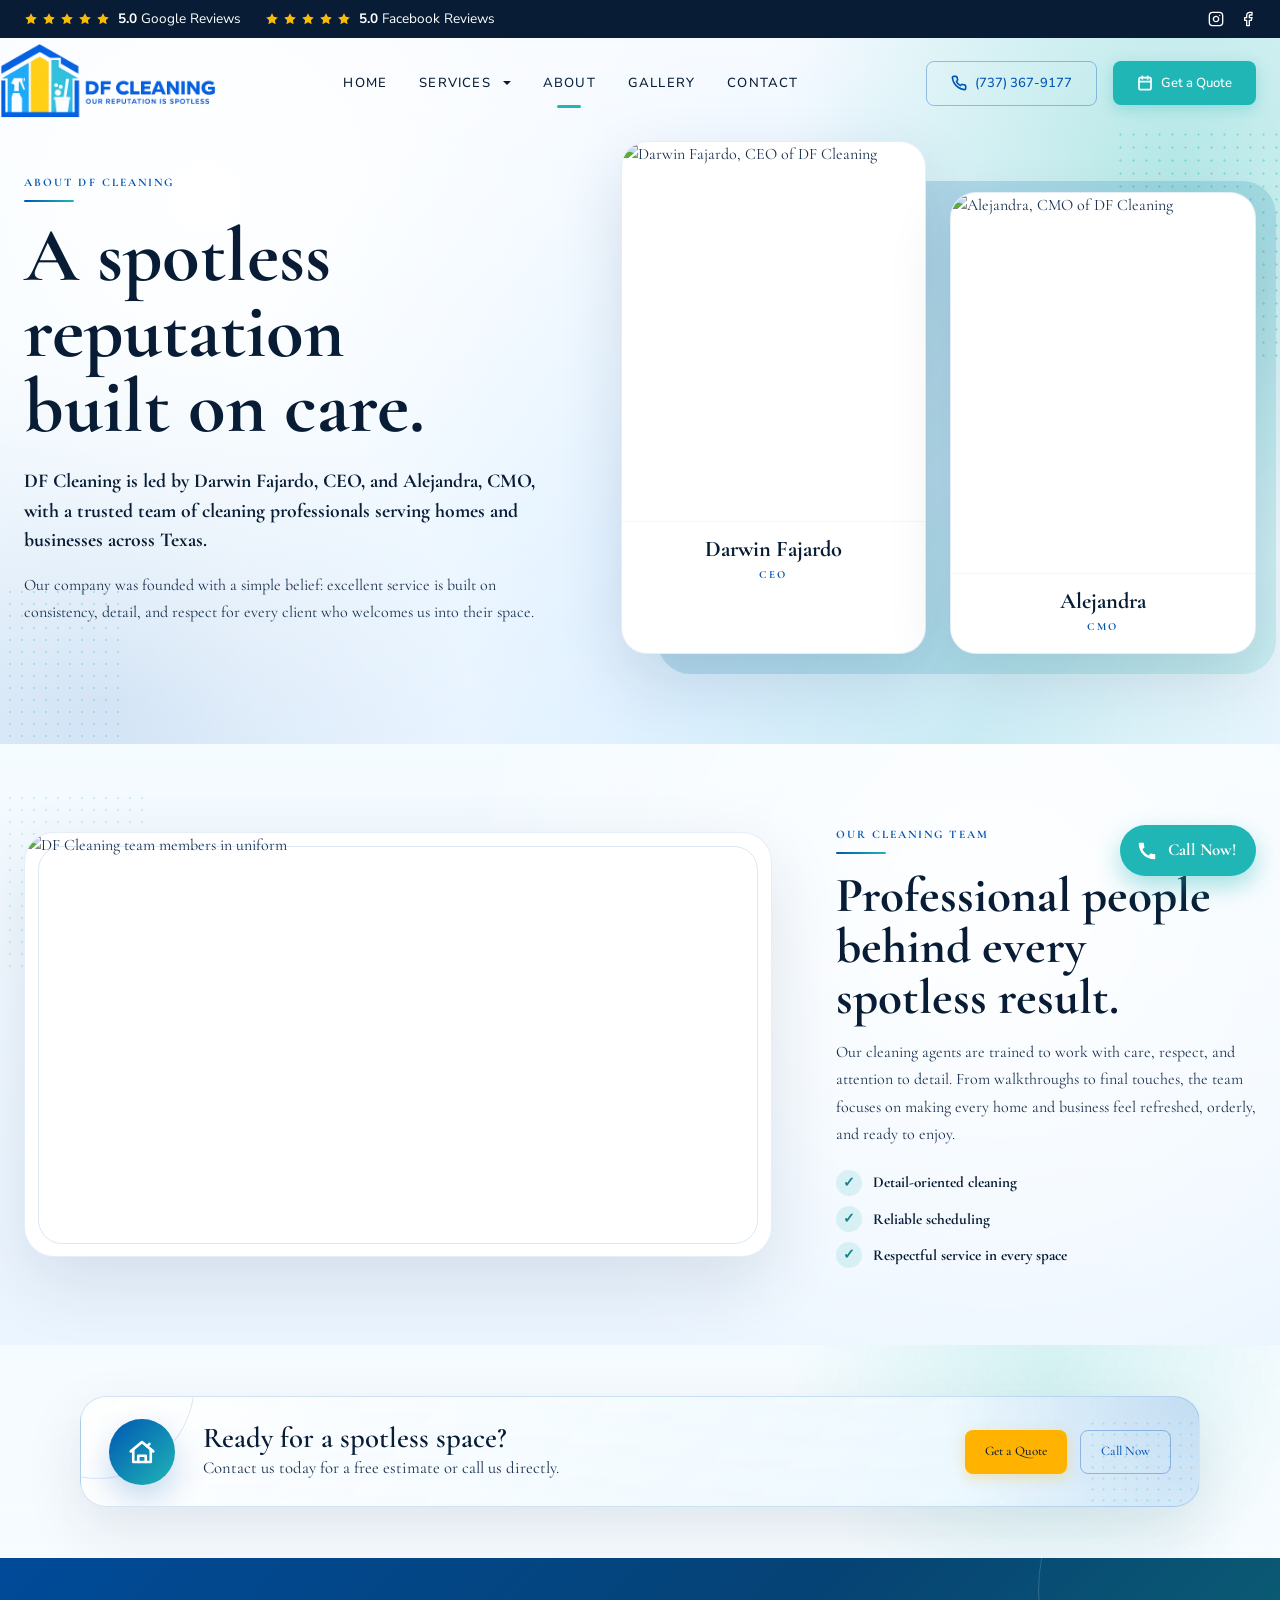
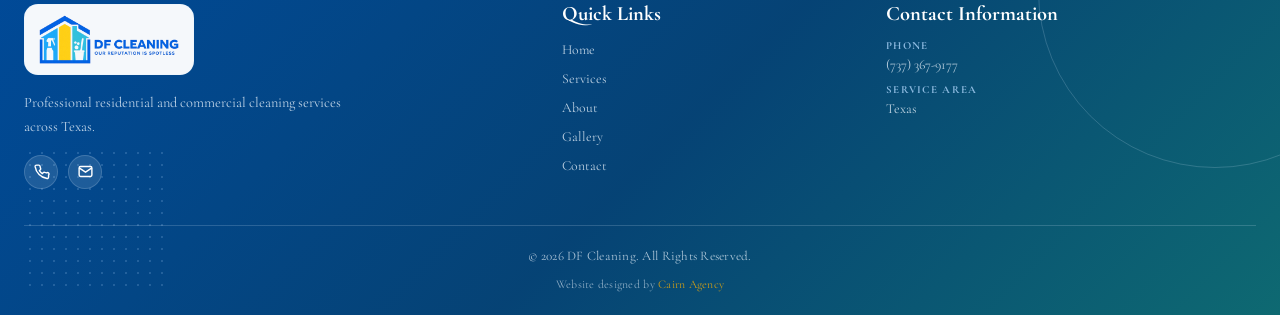
==== commit 732f6e42: "Merge branch 'main' of https://github.com/PriSurisetty/DF-Cleaning" ====
--- a/about.html
+++ b/about.html
@@ -7,6 +7,7 @@
   <meta name="description" content="Learn about DF Cleaning, our leadership, our team, and the values behind our spotless reputation across Texas.">
   <link rel="stylesheet" href="css/style.css">
   <script src="js/header.js" defer></script>
+  <script src="https://unpkg.com/@studio-freight/lenis@1.0.42/dist/lenis.min.js"></script>
 </head>
 <body class="global-bg">
 
@@ -20,10 +21,6 @@
           <h1 class="about-hero-title" id="about-title">A spotless reputation built on care.</h1>
           <p class="about-hero-lede">DF Cleaning is led by Darwin Fajardo, CEO, and Alejandra, CMO, with a trusted team of cleaning professionals serving homes and businesses across Texas.</p>
           <p>Our company was founded with a simple belief: excellent service is built on consistency, detail, and respect for every client who welcomes us into their space.</p>
-          <div class="about-hero-actions" aria-label="About page quick links">
-            <a class="about-text-link" href="#company-story">Our Story <span aria-hidden="true">&rarr;</span></a>
-            <a class="about-text-link about-text-link--muted" href="#mission-values">Mission &amp; Values <span aria-hidden="true">&rarr;</span></a>
-          </div>
         </div>
 
         <div class="about-leadership" aria-label="DF Cleaning leadership">
@@ -49,25 +46,7 @@
       </div>
     </section>
 
-    <section class="about-story" id="company-story" aria-labelledby="story-title">
-      <div class="container about-story-grid">
-        <div class="about-story-card">
-          <span class="about-kicker">Company Story</span>
-          <h2 id="story-title">From service roots to a higher standard of clean.</h2>
-          <p>Before founding DF Cleaning, Darwin spent years in service-focused roles where reliability, hospitality, and going the extra mile were part of the everyday work. Those early experiences shaped the standards DF Cleaning still follows today.</p>
-          <p>Now, alongside Alejandra and the DF Cleaning team, Darwin brings that same work ethic into every residential, commercial, move-in/move-out, and recurring cleaning service. The goal is not just to make a space look clean. It is to make clients feel cared for, respected, and confident that the details were handled.</p>
-          <p>Our spotless reputation has been earned through detail-oriented service, clear communication, and a team that takes pride in doing the job right. We are grateful for every opportunity to serve Texas homes and businesses, and we look forward to bringing that same care into yours.</p>
-        </div>
-
-        <aside class="about-story-note" aria-label="Founder note">
-          <div class="about-note-mark">DF</div>
-          <p>"We make sure nothing is missed and work every day to provide a higher standard of service."</p>
-          <span>Darwin Fajardo, Founder &amp; CEO</span>
-        </aside>
-      </div>
-    </section>
-
-    <section class="about-team-section" aria-labelledby="team-title">
+    <section class="about-team-section reveal-up" aria-labelledby="team-title">
       <div class="container about-team-grid">
         <div class="about-team-photo">
           <img src="assets/team-cleaners.jpg" alt="DF Cleaning team members in uniform">
@@ -86,64 +65,29 @@
       </div>
     </section>
 
-    <section class="about-values-section" id="mission-values" aria-labelledby="values-title">
+    <section class="compact-cta-section" aria-label="Get an estimate">
       <div class="container">
-        <div class="about-values-header">
-          <span class="about-kicker">Mission &amp; Values</span>
-          <h2 id="values-title">Cleaning with purpose, precision, and pride.</h2>
-          <p>We want every client to feel the difference of a team that notices the details and treats each space with care.</p>
-        </div>
-
-        <div class="about-values-grid">
-          <article class="about-value-card about-value-card--mission">
-            <span class="about-value-icon" aria-hidden="true">
-              <svg width="24" height="24" viewBox="0 0 24 24" fill="none" stroke="currentColor" stroke-width="2.2" stroke-linecap="round" stroke-linejoin="round">
-                <path d="M12 21s-7-4.35-7-11a7 7 0 0 1 14 0c0 6.65-7 11-7 11z"></path>
-                <circle cx="12" cy="10" r="2.5"></circle>
-              </svg>
-            </span>
-            <h3>Our Mission</h3>
-            <p>To provide dependable cleaning services that help Texas families and businesses enjoy healthier, more comfortable spaces.</p>
-          </article>
-
-          <article class="about-value-card">
-            <span class="about-value-icon" aria-hidden="true">
-              <svg width="24" height="24" viewBox="0 0 24 24" fill="none" stroke="currentColor" stroke-width="2.2" stroke-linecap="round" stroke-linejoin="round">
-                <path d="m9 12 2 2 4-4"></path>
-                <path d="M12 3 4 6v6c0 5 3.5 8 8 9 4.5-1 8-4 8-9V6l-8-3z"></path>
-              </svg>
-            </span>
-            <h3>Trust</h3>
-            <p>We communicate clearly, arrive prepared, and treat every property with respect.</p>
-          </article>
-
-          <article class="about-value-card">
-            <span class="about-value-icon" aria-hidden="true">
-              <svg width="24" height="24" viewBox="0 0 24 24" fill="none" stroke="currentColor" stroke-width="2.2" stroke-linecap="round" stroke-linejoin="round">
-                <path d="M20 7 9 18l-5-5"></path>
-              </svg>
-            </span>
-            <h3>Detail</h3>
-            <p>We believe the small finishing touches are what create a truly spotless result.</p>
-          </article>
-
-          <article class="about-value-card">
-            <span class="about-value-icon" aria-hidden="true">
-              <svg width="24" height="24" viewBox="0 0 24 24" fill="none" stroke="currentColor" stroke-width="2.2" stroke-linecap="round" stroke-linejoin="round">
-                <path d="M4 19V5"></path>
-                <path d="M4 12h16"></path>
-                <path d="m14 6 6 6-6 6"></path>
-              </svg>
-            </span>
-            <h3>Consistency</h3>
-            <p>Our systems help every visit feel reliable, organized, and held to the same high standard.</p>
-          </article>
+        <div class="compact-cta-bar">
+          <div class="compact-cta-icon" aria-hidden="true">
+            <svg width="30" height="30" viewBox="0 0 24 24" fill="none" stroke="currentColor" stroke-width="2.1" stroke-linecap="round" stroke-linejoin="round">
+              <path d="M3 11.5 12 4l9 7.5"></path>
+              <path d="M5 10.5V20h14v-9.5"></path>
+              <path d="M9 20v-5h6v5"></path>
+              <path d="m16 7.5 2-2"></path>
+            </svg>
+          </div>
+          <div class="compact-cta-copy">
+            <h2>Ready for a spotless space?</h2>
+            <p>Contact us today for a free estimate or call us directly.</p>
+          </div>
+          <div class="compact-cta-actions">
+            <a href="estimate.html" class="btn btn-primary">Get a Quote</a>
+            <a href="tel:+17373679177" class="btn btn-outline">Call Now</a>
+          </div>
         </div>
       </div>
     </section>
   </main>
-
-  <site-contact-form root-path=""></site-contact-form>
 
   <!-- FOOTER -->
   <site-footer root-path=""></site-footer>
--- a/css/style.css
+++ b/css/style.css
@@ -1,4 +1,4 @@
-@import url('https://fonts.googleapis.com/css2?family=Nunito+Sans:wght@300;400;500;600;700;800;900&display=swap');
+@import url('https://fonts.googleapis.com/css2?family=Cormorant+Garamond:ital,wght@0,300..700;1,300..700&family=Nunito+Sans:wght@400;500;600;700;800&display=swap');
 
 /* ==========================================================================
    CASCADE LAYERS DEFINITION
@@ -60,9 +60,10 @@
     --color-border: hsl(210, 16%, 93%);
     
     /* Typography */
-    --font-sans: 'Nunito Sans', -apple-system, BlinkMacSystemFont, "Segoe UI", Roboto, sans-serif;
-    --font-body: 'Nunito Sans', -apple-system, BlinkMacSystemFont, "Segoe UI", Roboto, sans-serif;
-    --font-serif: 'Nunito Sans', -apple-system, BlinkMacSystemFont, "Segoe UI", Roboto, sans-serif;
+    --font-sans: 'Cormorant Garamond', Georgia, "Times New Roman", serif;
+    --font-body: 'Cormorant Garamond', Georgia, "Times New Roman", serif;
+    --font-serif: 'Cormorant Garamond', Georgia, "Times New Roman", serif;
+    --font-ui: 'Nunito Sans', -apple-system, BlinkMacSystemFont, "Segoe UI", Roboto, sans-serif;
     
     /* Spacing & Layout */
     --transition-speed: 0.3s;
@@ -76,17 +77,22 @@
 
   body {
     font-family: var(--font-body);
-    background-color: var(--color-gray-light);
+    background:
+      radial-gradient(circle at 8% 18%, rgba(20, 184, 166, 0.15) 0%, transparent 24rem),
+      radial-gradient(circle at 92% 12%, rgba(0, 86, 179, 0.15) 0%, transparent 26rem),
+      radial-gradient(circle at 50% 92%, rgba(186, 222, 255, 0.46) 0%, transparent 28rem),
+      linear-gradient(180deg, var(--color-gray-light) 0%, var(--color-ice) 100%);
     color: var(--color-text-main);
     line-height: 1.6;
     overflow-x: clip; /* Avoid horizontal scrollbar issues */
     scrollbar-gutter: stable;
+    font-optical-sizing: auto;
   }
 
   h1, h2, h3, h4, h5, h6 {
     font-family: var(--font-sans);
     color: var(--color-navy-dark);
-    font-weight: 800;
+    font-weight: 700;
   }
 
   /* Accessible outline-focus styling */
@@ -223,7 +229,7 @@
   }
 
   .nav-link {
-    font-family: var(--font-sans);
+    font-family: var(--font-ui);
     font-size: 0.82rem;
     font-weight: 500;
     color: var(--color-navy-dark);
@@ -297,7 +303,7 @@
     display: block;
     padding: 0.6rem 1rem;
     border-radius: 6px;
-    font-family: var(--font-sans);
+    font-family: var(--font-ui);
     font-size: 0.85rem;
     font-weight: 600;
     color: var(--color-navy);
@@ -425,11 +431,11 @@
     display: inline-block;
   }
 
-  .hero-title {
+.hero-title {
     font-family: var(--font-serif);
     font-size: clamp(2.35rem, 1.85rem + 3.1vw, 4.15rem);
     line-height: 1;
-    font-weight: 800;
+    font-weight: 500;
     letter-spacing: 0;
     color: var(--color-navy-dark);
     margin-block-end: 1.05rem;
@@ -440,8 +446,8 @@
 
   .hero-title em {
     font-family: var(--font-serif);
-    font-style: normal;
-    font-weight: 800;
+    font-style: italic;
+    font-weight: 500;
     color: var(--color-navy-dark);
     position: relative;
     white-space: nowrap;
@@ -531,7 +537,7 @@
 
   /* Team Preview */
   .team-preview {
-    background: radial-gradient(circle at 18% 26%, rgba(255, 255, 255, 0.94) 0%, rgba(255, 255, 255, 0.38) 24%, transparent 44%), linear-gradient(180deg, hsl(210, 100%, 98%) 0%, var(--color-ice) 45%, hsl(210, 100%, 96%) 100%);
+    background: radial-gradient(circle at 18% 26%, rgba(255, 255, 255, 0.94) 0%, rgba(255, 255, 255, 0.38) 24%, transparent 44%), radial-gradient(circle at 84% 68%, rgba(20, 184, 166, 0.12) 0%, transparent 22rem), linear-gradient(180deg, hsl(210, 100%, 98%) 0%, var(--color-ice) 45%, hsl(210, 100%, 96%) 100%);
     overflow: hidden;
     padding-block: clamp(4.25rem, 6vw, 6.25rem) clamp(4rem, 5.6vw, 5.75rem);
     position: relative;
@@ -544,7 +550,7 @@
     inset-inline-end: clamp(-3rem, -4vw, -1rem);
     inline-size: clamp(9rem, 17vw, 15rem);
     block-size: clamp(9rem, 17vw, 15rem);
-    background-image: radial-gradient(rgba(20, 184, 166, 0.22) 1.35px, transparent 1.35px);
+    background-image: radial-gradient(rgba(20, 184, 166, 0.3) 1.35px, transparent 1.35px);
     background-size: 13px 13px;
     opacity: 0.8;
     pointer-events: none;
@@ -653,7 +659,7 @@
     inset-inline-end: -1.7rem;
     inline-size: 104px;
     block-size: 104px;
-    background-image: radial-gradient(rgba(0, 86, 179, 0.2) 1.35px, transparent 1.35px);
+    background-image: radial-gradient(rgba(20, 184, 166, 0.26) 1.35px, transparent 1.35px);
     background-size: 12px 12px;
     z-index: -1;
   }
@@ -757,12 +763,13 @@
 
   .team-main-photo img {
     object-position: center center;
-    transform: none;
+    transform: scale(1.16);
+    transform-origin: center 22%;
   }
 
   /* Services Preview */
   .home-services {
-    background: radial-gradient(circle at 82% 22%, rgba(255, 255, 255, 0.92) 0%, rgba(255, 255, 255, 0.38) 28%, transparent 52%), linear-gradient(180deg, hsl(210, 100%, 96%) 0%, hsl(203, 100%, 98%) 52%, hsl(210, 100%, 96%) 100%);
+    background: radial-gradient(circle at 82% 22%, rgba(255, 255, 255, 0.92) 0%, rgba(255, 255, 255, 0.38) 28%, transparent 52%), radial-gradient(circle at 12% 88%, rgba(20, 184, 166, 0.18) 0%, transparent 20rem), linear-gradient(180deg, hsl(210, 100%, 96%) 0%, hsl(203, 100%, 98%) 52%, hsl(210, 100%, 96%) 100%);
     overflow: hidden;
     padding-block: clamp(3.6rem, 5.6vw, 5.4rem);
     position: relative;
@@ -890,7 +897,13 @@
   }
 
   .home-service-link:last-child {
-    grid-column: 1 / -1;
+    grid-column: auto;
+  }
+
+  @media (min-width: 641px) {
+    .home-service-link:nth-last-child(-n + 2) {
+      border-block-end: 0;
+    }
   }
 
   .home-service-link:hover {
@@ -997,9 +1010,10 @@
 
   .reviews-subtitle {
     color: var(--color-text-main);
-    font-size: clamp(0.9rem, 0.86rem + 0.16vw, 1rem);
-    line-height: 1.45;
-    margin-block-start: 0.45rem;
+    font-size: clamp(1rem, 0.95rem + 0.5vw, 1.25rem);
+    line-height: 1.5;
+    margin-block-start: 1rem;
+    margin-block-end: 2rem;
   }
 
   .reviews-carousel {
@@ -2417,6 +2431,10 @@
     transform: rotate(-45deg) translate(6px, -6px);
   }
 
+  .nav-item.has-dropdown .nav-link::after {
+    display: none !important;
+  }
+
   /* Nav menu converts to slide-down overlays */
   .main-nav {
     position: absolute;
@@ -2466,6 +2484,24 @@
     border-block-end: 1px solid var(--color-border);
   }
 
+  .nav-link-wrapper {
+    width: 100%;
+    border-block-end: 1px solid var(--color-border);
+    display: flex;
+    justify-content: center;
+    align-items: center;
+  }
+
+  .nav-link-wrapper .nav-link {
+    border-block-end: none !important;
+    padding-inline: 0 !important;
+    margin-inline: 0 !important;
+    width: 100% !important;
+    justify-content: center !important;
+    text-align: center !important;
+    flex: 1;
+  }
+
   /* Mobile Dropdown adjustment */
   .dropdown-menu {
     position: static;
@@ -2488,10 +2524,24 @@
   }
 
   .hero-section {
-    height: 100dvh;
-    padding-block-start: 5rem; /* Reduced spacing on mobile */
-    padding-block-end: 34vh;
-    background-position: center 28%;
+    height: auto;
+    min-height: 80dvh;
+    padding-block-start: 6rem;
+    padding-block-end: 2rem;
+    background-position: center;
+    text-align: center;
+    justify-content: center;
+  }
+
+  .hero-title {
+    font-size: clamp(2.5rem, 11.5vw, 3.25rem);
+    text-align: center;
+    line-height: 1.1;
+  }
+
+  .hero-badge,
+  .hero-subtitle {
+    text-align: center;
   }
 
   .hero-buttons {
@@ -2548,6 +2598,59 @@
 
   .team-preview {
     padding-block: 4rem;
+    overflow: hidden;
+    width: 100%;
+    box-sizing: border-box;
+  }
+
+  .team-preview-header,
+  .team-preview-title,
+  .team-preview-copy {
+    width: 100% !important;
+    margin-left: auto !important;
+    margin-right: auto !important;
+    text-align: center !important;
+  }
+
+  .team-showcase-grid {
+    grid-template-columns: 1fr;
+    gap: 1.5rem !important;
+    width: 100% !important;
+    max-width: 320px !important;
+    margin-inline: auto !important;
+    justify-self: center !important;
+    padding: 0 !important;
+  }
+
+  .team-person-card,
+  .team-main-photo {
+    background-color: var(--color-white) !important;
+    border: 1px solid rgba(0, 86, 179, 0.1) !important;
+    border-radius: 30px !important;
+    box-shadow: 0 24px 65px rgba(12, 35, 64, 0.12) !important;
+    margin: 0 auto !important;
+    width: 100% !important;
+    max-width: 100% !important;
+    justify-self: center !important;
+    transform: none !important;
+    left: 0 !important;
+    right: 0 !important;
+  }
+
+  .team-preview::before,
+  .team-preview::after,
+  .team-person-card--darwin::before,
+  .team-person-card--alejandra::before,
+  .team-showcase-grid::after {
+    display: none !important;
+  }
+
+  .team-person-photo picture,
+  .team-person-photo img,
+  .team-main-photo picture,
+  .team-main-photo img {
+    display: block !important;
+    width: 100% !important;
   }
 
   .home-services {
@@ -2630,6 +2733,11 @@
   .footer-brand {
     max-inline-size: 100%;
   }
+
+  .logo-link {
+    block-size: 50px;
+    transform: translateX(8px); /* Move logo slightly to the right */
+  }
 }
 
 @media (max-width: 640px) {
@@ -2640,9 +2748,15 @@
   .about-leadership {
     grid-template-columns: 1fr;
     inline-size: 100%;
-    justify-self: start;
-    margin-inline: 0;
+    justify-self: center;
+    margin-inline: auto;
     max-inline-size: 320px;
+  }
+
+  .about-team-photo {
+    justify-self: center;
+    margin-inline: auto;
+    width: 100%;
   }
 
   .about-leadership::before {
@@ -2682,7 +2796,10 @@
   .team-showcase-grid {
     grid-template-columns: 1fr;
     margin-inline: auto;
-    max-inline-size: 420px;
+    max-width: 400px;
+    max-inline-size: 400px;
+    justify-self: center;
+    width: 100%;
   }
 
   .team-main-photo {
@@ -3418,7 +3535,7 @@
 }
 
 @media (min-width: 1025px) {
-  .mobile-accordion-toggle {
+  .mobile-chevron {
     display: none !important;
   }
 }
@@ -3456,8 +3573,16 @@
 .header-top-bar {
   background-color: var(--color-navy-dark);
   color: var(--color-white);
+  font-family: var(--font-ui);
   padding: 0.5rem 0;
   font-size: 0.85rem;
+}
+
+.header-top-bar *,
+.site-header-fixed .nav-link,
+.site-header-fixed .dropdown-link,
+.site-header-fixed .btn {
+  font-family: var(--font-ui);
 }
 
 .header-top-bar .container {
@@ -3494,10 +3619,24 @@
 }
 
 @media (max-width: 768px) {
+  .review-desktop {
+    display: none !important;
+  }
+  .review-mobile {
+    display: flex !important;
+    align-items: center;
+  }
+  .review-mobile > span {
+    display: flex;
+    align-items: center;
+    line-height: 1;
+    position: relative;
+    top: 1px; /* Optical adjustment to center text vertically with stars */
+  }
   .header-reviews {
     font-size: 0.75rem;
     gap: 0.5rem;
-    flex-direction: column;
+    align-items: center;
   }
 }
 
@@ -3582,6 +3721,21 @@
   .form-row-hero .form-group[style*="grid-column"] {
     grid-column: span 1 !important;
   }
+  .hero-section .container {
+    width: 100%;
+  }
+  .sticky-quote-form {
+    position: relative;
+    bottom: auto;
+    left: auto;
+    transform: translateY(30px);
+    width: 100%;
+    margin-top: 3rem;
+    box-sizing: border-box;
+  }
+  .sticky-quote-form.visible {
+    transform: translateY(0);
+  }
 }
 /* =========================================
    SERVICES REDESIGN V2
@@ -3750,7 +3904,7 @@
 
 .service-card-v2:hover {
   transform: translateY(-4px);
-  border-color: rgba(0, 86, 179, 0.2);
+  border-color: rgba(20, 184, 166, 0.32);
   box-shadow: 0 28px 70px rgba(12, 35, 64, 0.12);
 }
 
@@ -3964,16 +4118,26 @@
   }
 }
 
+* {
+  hyphens: none !important;
+  -webkit-hyphens: none !important;
+}
+
 .about-hero-title {
-  overflow-wrap: break-word;
-  hyphens: auto;
+  overflow-wrap: normal;
+  hyphens: none !important;
 }
 
 /* COMPACT HERO FORM OVERRIDES */
 #sticky-quote-form {
-  padding: 1rem;
+  padding: 2.5rem;
   bottom: 1.5rem;
   max-width: 900px;
+}
+@media (max-width: 768px) {
+  #sticky-quote-form {
+    padding: 1.5rem;
+  }
 }
 #sticky-quote-form .sticky-quote-form-body {
   padding: 0;
@@ -4025,10 +4189,26 @@
 /* GLOBAL PAGE BACKGROUND (About page style) */
 body.global-bg {
   background: 
-    radial-gradient(circle at 16% 22%, rgba(255, 255, 255, 0.98) 0%, rgba(255, 255, 255, 0.48) 30%, transparent 54%), 
+    radial-gradient(circle at 16% 22%, rgba(255, 255, 255, 0.96) 0%, rgba(255, 255, 255, 0.38) 30%, transparent 54%),
+    radial-gradient(circle at 92% 18%, rgba(20, 184, 166, 0.28) 0%, transparent 25rem),
+    radial-gradient(circle at 8% 78%, rgba(0, 86, 179, 0.16) 0%, transparent 23rem),
+    radial-gradient(circle at 55% 58%, rgba(186, 222, 255, 0.42) 0%, transparent 30rem),
+    radial-gradient(circle at 76% 82%, rgba(20, 184, 166, 0.15) 0%, transparent 24rem),
     linear-gradient(180deg, hsl(210, 100%, 98%) 0%, var(--color-ice) 48%, hsl(210, 100%, 96%) 100%);
   background-attachment: fixed;
+  isolation: isolate;
   position: relative;
+}
+
+body.global-bg main,
+body.global-bg site-footer {
+  position: relative;
+  z-index: 1;
+}
+
+body.global-bg > site-header {
+  position: relative;
+  z-index: 1000;
 }
 
 body.global-bg::before {
@@ -4038,11 +4218,11 @@
   inset-inline-end: clamp(-4rem, -5vw, -1rem);
   inline-size: clamp(10rem, 18vw, 16rem);
   block-size: clamp(10rem, 18vw, 16rem);
-  background-image: radial-gradient(rgba(20, 184, 166, 0.22) 1.35px, transparent 1.35px);
+  background-image: radial-gradient(rgba(20, 184, 166, 0.3) 1.35px, transparent 1.35px);
   background-size: 13px 13px;
-  opacity: 0.75;
+  opacity: 0.95;
   pointer-events: none;
-  z-index: -1;
+  z-index: 0;
 }
 
 body.global-bg::after {
@@ -4052,23 +4232,28 @@
   inset-inline-start: clamp(-2rem, -3vw, 1rem);
   inline-size: clamp(8rem, 12vw, 12rem);
   block-size: clamp(8rem, 12vw, 12rem);
-  background-image: radial-gradient(rgba(20, 184, 166, 0.22) 1.3px, transparent 1.3px);
+  background-image: radial-gradient(rgba(20, 184, 166, 0.3) 1.3px, transparent 1.3px);
   background-size: 12px 12px;
-  opacity: 0.6;
+  opacity: 0.8;
   pointer-events: none;
-  z-index: -1;
+  z-index: 0;
 }
 
 /* Make existing containers transparent so the body shows through */
-body.global-bg .about-hero,
+body.global-bg .about-hero {
+  background: transparent !important;
+}
+
 body.global-bg .services-page-container {
-  background: transparent !important;
-}
+  background:
+    radial-gradient(circle at 88% 14%, rgba(20, 184, 166, 0.24) 0%, transparent 20rem),
+    radial-gradient(circle at 54% 74%, rgba(20, 184, 166, 0.13) 0%, transparent 24rem),
+    radial-gradient(circle at 8% 88%, rgba(0, 86, 179, 0.13) 0%, transparent 22rem),
+    linear-gradient(180deg, rgba(246, 251, 255, 0.94) 0%, rgba(227, 244, 255, 0.8) 58%, rgba(241, 249, 255, 0.95) 100%) !important;
+}
+
 body.global-bg .about-hero::before,
-body.global-bg .about-hero::after,
-body.global-bg .services-page-container::before,
-body.global-bg .services-page-container::after,
-body.global-bg .bg-pattern-dots {
+body.global-bg .about-hero::after {
   display: none !important;
 }
 
@@ -4079,6 +4264,247 @@
 }
 body.global-bg .global-form-section {
   background: transparent !important;
+}
+
+/* Compact page CTA bars */
+.compact-cta-section {
+  background:
+    radial-gradient(circle at 82% 16%, rgba(20, 184, 166, 0.15) 0%, transparent 16rem),
+    linear-gradient(180deg, rgba(236, 248, 255, 0.55), rgba(246, 251, 255, 0.92));
+  padding-block: clamp(2rem, 4vw, 3.25rem);
+  position: relative;
+}
+
+.compact-cta-bar {
+  align-items: center;
+  background:
+    radial-gradient(circle at 100% 0%, rgba(0, 86, 179, 0.16) 0%, transparent 16rem),
+    linear-gradient(135deg, rgba(255, 255, 255, 0.96), rgba(231, 246, 255, 0.9));
+  border: 1px solid rgba(0, 86, 179, 0.16);
+  border-radius: 26px;
+  box-shadow: 0 22px 58px rgba(12, 35, 64, 0.1);
+  display: grid;
+  gap: clamp(1rem, 2.6vw, 1.8rem);
+  grid-template-columns: auto minmax(0, 1fr) auto;
+  margin-inline: auto;
+  max-inline-size: 1120px;
+  overflow: hidden;
+  padding: clamp(0.95rem, 2vw, 1.35rem) clamp(1rem, 3vw, 1.75rem);
+  position: relative;
+}
+
+.compact-cta-bar::before {
+  background-image: radial-gradient(rgba(20, 184, 166, 0.24) 1.2px, transparent 1.2px);
+  background-size: 11px 11px;
+  block-size: 8rem;
+  content: "";
+  inline-size: 9rem;
+  inset-block-end: -2.5rem;
+  inset-inline-end: -2rem;
+  opacity: 0.7;
+  position: absolute;
+}
+
+.compact-cta-bar::after {
+  border: 1px solid rgba(0, 86, 179, 0.14);
+  border-radius: 50%;
+  block-size: 12rem;
+  content: "";
+  inline-size: 12rem;
+  inset-block-start: -7rem;
+  inset-inline-start: -5rem;
+  position: absolute;
+}
+
+.compact-cta-icon,
+.compact-cta-copy,
+.compact-cta-actions {
+  position: relative;
+  z-index: 1;
+}
+
+.compact-cta-icon {
+  align-items: center;
+  background: linear-gradient(135deg, var(--color-blue), var(--color-teal));
+  border-radius: 50%;
+  box-shadow: 0 14px 32px rgba(0, 86, 179, 0.22);
+  color: var(--color-white);
+  display: inline-flex;
+  justify-content: center;
+  block-size: 4.1rem;
+  inline-size: 4.1rem;
+}
+
+.compact-cta-copy h2 {
+  color: var(--color-navy-dark);
+  font-size: clamp(1.35rem, 1.08rem + 0.9vw, 2rem);
+  font-weight: 600;
+  line-height: 1;
+  margin-block-end: 0.32rem;
+}
+
+.compact-cta-copy p {
+  color: var(--color-text-main);
+  font-size: clamp(0.95rem, 0.88rem + 0.2vw, 1.05rem);
+  line-height: 1.35;
+}
+
+.compact-cta-actions {
+  display: flex;
+  gap: 0.8rem;
+  justify-content: flex-end;
+}
+
+.compact-cta-actions .btn {
+  min-block-size: 42px;
+  padding: 0.66rem 1.25rem;
+}
+
+.compact-cta-bar--gallery {
+  margin-block: clamp(2rem, 4vw, 3rem) 0;
+}
+
+.compact-cta-bar--services {
+  margin-block: clamp(2.2rem, 4vw, 3rem) 0;
+}
+
+.compact-cta-section--service {
+  padding-block: clamp(1.6rem, 3vw, 2.5rem) clamp(2.8rem, 5vw, 4rem);
+}
+
+.service-hero-page {
+  align-items: center;
+  background:
+    radial-gradient(circle at 90% 18%, rgba(20, 184, 166, 0.16) 0%, transparent 22rem),
+    radial-gradient(circle at 10% 78%, rgba(0, 86, 179, 0.14) 0%, transparent 22rem),
+    linear-gradient(180deg, rgba(246, 251, 255, 0.94) 0%, rgba(226, 244, 255, 0.78) 100%);
+  display: flex;
+  min-block-size: min(760px, 100dvh);
+  overflow: hidden;
+  padding-block: clamp(8.5rem, 13vw, 10rem) clamp(2.5rem, 5vw, 4rem);
+  position: relative;
+}
+
+.service-hero-page::before {
+  background-image: radial-gradient(rgba(20, 184, 166, 0.24) 1.25px, transparent 1.25px);
+  background-size: 12px 12px;
+  block-size: clamp(10rem, 16vw, 14rem);
+  content: "";
+  inline-size: clamp(10rem, 16vw, 14rem);
+  inset-block-start: clamp(7rem, 11vw, 10rem);
+  inset-inline-end: clamp(-2rem, -3vw, 1rem);
+  opacity: 0.78;
+  position: absolute;
+}
+
+.service-hero-page::after {
+  border: 1px solid rgba(0, 86, 179, 0.12);
+  border-radius: 50%;
+  block-size: clamp(17rem, 28vw, 28rem);
+  content: "";
+  inline-size: clamp(17rem, 28vw, 28rem);
+  inset-block-end: clamp(-10rem, -12vw, -7rem);
+  inset-inline-start: clamp(-9rem, -10vw, -5rem);
+  position: absolute;
+}
+
+.service-hero-layout {
+  align-items: center;
+  display: grid;
+  gap: clamp(2.25rem, 5vw, 5rem);
+  grid-template-columns: minmax(0, 0.95fr) minmax(0, 1.05fr);
+  position: relative;
+  z-index: 1;
+}
+
+.service-hero-copy {
+  max-inline-size: 650px;
+}
+
+.service-hero-copy .about-hero-title {
+  font-size: clamp(3.7rem, 3rem + 3vw, 6.4rem);
+  line-height: 0.92;
+  margin-block: 0.7rem 1rem;
+}
+
+.service-hero-copy .about-hero-lede {
+  font-size: clamp(1.25rem, 1.08rem + 0.55vw, 1.65rem);
+  font-weight: 700;
+  line-height: 1.15;
+  margin-block-end: 1rem;
+}
+
+.service-hero-copy > p:not(.about-hero-lede) {
+  color: var(--color-text-main);
+  font-size: clamp(1.05rem, 0.98rem + 0.25vw, 1.2rem);
+  line-height: 1.55;
+  max-inline-size: 600px;
+}
+
+.service-hero-actions {
+  display: flex;
+  flex-wrap: wrap;
+  gap: 0.9rem;
+  margin-block-start: 1.6rem;
+}
+
+.service-hero-image {
+  background-color: rgba(255, 255, 255, 0.76);
+  border: 1px solid rgba(0, 86, 179, 0.14);
+  border-radius: 32px;
+  box-shadow: 0 28px 72px rgba(12, 35, 64, 0.13);
+  margin: 0;
+  overflow: visible;
+  position: relative;
+}
+
+.service-hero-image::before {
+  background: linear-gradient(135deg, rgba(0, 86, 179, 0.16), rgba(20, 184, 166, 0.18));
+  border-radius: 32px;
+  content: "";
+  inset: 2.2rem -2.2rem -1.6rem 2.2rem;
+  position: absolute;
+  z-index: -1;
+}
+
+.service-hero-image img {
+  aspect-ratio: 1.62 / 1;
+  border-radius: 28px;
+  block-size: auto;
+  inline-size: 100%;
+  object-fit: cover;
+  object-position: center center;
+}
+
+@media (max-width: 900px) {
+  .service-hero-page {
+    min-block-size: auto;
+  }
+
+  .service-hero-layout {
+    grid-template-columns: 1fr;
+  }
+
+  .service-hero-copy {
+    max-inline-size: 720px;
+  }
+
+  .service-hero-image::before {
+    inset: 1.2rem -1rem -1rem 1rem;
+  }
+}
+
+@media (max-width: 760px) {
+  .compact-cta-bar {
+    grid-template-columns: 1fr;
+    justify-items: center;
+    text-align: center;
+  }
+
+  .compact-cta-actions {
+    flex-wrap: wrap;
+    justify-content: center;
+  }
 }
 
 /* =========================================
@@ -4199,7 +4625,29 @@
 /* Service Pages 3-Card Layout */
 .service-details-section {
   padding-block: 4rem;
-  background-color: var(--color-gray-light);
+  background:
+    radial-gradient(circle at 12% 18%, rgba(0, 86, 179, 0.11) 0%, transparent 20rem),
+    radial-gradient(circle at 88% 78%, rgba(20, 184, 166, 0.14) 0%, transparent 19rem),
+    linear-gradient(180deg, rgba(246, 251, 255, 0.92), rgba(229, 245, 255, 0.74));
+  overflow: hidden;
+  position: relative;
+}
+
+.service-details-section::before {
+  background-image: radial-gradient(rgba(20, 184, 166, 0.22) 1.25px, transparent 1.25px);
+  background-size: 12px 12px;
+  block-size: 11rem;
+  content: "";
+  inline-size: 11rem;
+  inset-block-start: 1.5rem;
+  inset-inline-start: clamp(-4rem, -5vw, -1rem);
+  opacity: 0.75;
+  position: absolute;
+}
+
+.service-details-section > .container {
+  position: relative;
+  z-index: 1;
 }
 .service-details-cards {
   display: grid;
@@ -4242,3 +4690,465 @@
     grid-template-columns: 1fr;
   }
 }
+
+/* =========================================
+   ESTIMATE PAGE V2 (TWO-COLUMN LUXURY)
+   ========================================= */
+.ep-page-wrapper {
+  position: relative;
+  min-height: 100vh;
+  padding: 8.5rem 2rem 2rem;
+  background-color: var(--color-ice);
+  overflow: hidden;
+  display: flex;
+  align-items: flex-start;
+  justify-content: center;
+}
+
+.ep-bg-image {
+  position: absolute;
+  top: 0;
+  left: 0;
+  width: 100%;
+  height: 100%;
+  object-fit: cover;
+  object-position: center;
+  opacity: 1;
+  z-index: 0;
+}
+
+/* Uniform frosted overlay to make text readable */
+.ep-bg-overlay {
+  position: absolute;
+  top: 0;
+  left: 0;
+  width: 100%;
+  height: 100%;
+  background-color: rgba(246, 251, 254, 0.7);
+  backdrop-filter: blur(4px);
+  -webkit-backdrop-filter: blur(4px);
+  z-index: 1;
+}
+
+.ep-container {
+  position: relative;
+  z-index: 2;
+  max-width: 1300px;
+  width: 100%;
+  display: grid;
+  grid-template-columns: minmax(0, 1fr) minmax(0, 1.3fr);
+  gap: 4rem;
+  align-items: center;
+}
+
+/* LEFT COLUMN: INFO PANEL */
+.ep-info-panel {
+  display: flex;
+  flex-direction: column;
+  gap: 2rem;
+  min-width: 0;
+}
+
+.ep-headline-group h1 {
+  font-family: var(--font-serif);
+  font-size: clamp(3rem, 5vw, 4.5rem);
+  font-weight: 800;
+  color: var(--color-navy-dark);
+  line-height: 1.1;
+  margin-bottom: 1rem;
+}
+
+.ep-headline-group p {
+  font-size: 1.15rem;
+  color: var(--color-navy-dark);
+  line-height: 1.6;
+  max-width: 450px;
+  font-weight: 700;
+}
+
+.ep-contact-cards {
+  display: flex;
+  flex-direction: column;
+  gap: 1.25rem;
+}
+
+.ep-card {
+  background-color: rgba(255, 255, 255, 0.95);
+  backdrop-filter: blur(10px);
+  border: 1px solid rgba(255, 255, 255, 1);
+  border-radius: 1.25rem;
+  padding: 1.5rem;
+  display: flex;
+  align-items: center;
+  gap: 1.25rem;
+  box-shadow: 0 10px 30px rgba(0, 0, 0, 0.05);
+  transition: transform 0.3s ease, background-color 0.3s ease;
+}
+
+.ep-card:hover {
+  transform: translateY(-3px);
+  background-color: #ffffff;
+}
+
+.ep-card-icon {
+  width: 48px;
+  height: 48px;
+  background-color: var(--color-blue-light);
+  color: var(--color-blue);
+  border-radius: 50%;
+  display: flex;
+  align-items: center;
+  justify-content: center;
+  flex-shrink: 0;
+}
+
+.ep-card-icon svg {
+  width: 24px;
+  height: 24px;
+}
+
+.ep-card-content h3 {
+  font-size: 1.1rem;
+  font-weight: 700;
+  color: var(--color-navy-dark);
+  margin-bottom: 0.25rem;
+}
+
+.ep-card-content p, .ep-card-content a {
+  font-size: 1.05rem;
+  color: var(--color-navy-dark);
+  text-decoration: none;
+  font-weight: 700;
+  margin: 0;
+}
+
+.ep-card-content a:hover {
+  color: var(--color-blue);
+}
+
+/* RIGHT COLUMN: FORM CARD */
+.ep-form-card {
+  background-color: var(--color-white);
+  border-radius: 2rem;
+  padding: 1.25rem 2rem;
+  box-shadow: 0 25px 60px rgba(10, 36, 66, 0.08), 0 5px 15px rgba(0, 0, 0, 0.03);
+  border: 1px solid var(--color-border);
+  min-width: 0;
+}
+
+.ep-form-header {
+  margin-bottom: 1rem;
+}
+
+.ep-form-header .icon-wrap {
+  width: 56px;
+  height: 56px;
+  background-color: var(--color-navy-dark);
+  color: var(--color-white);
+  border-radius: 16px;
+  display: flex;
+  align-items: center;
+  justify-content: center;
+  margin-bottom: 1.5rem;
+}
+
+.ep-form-header h2 {
+  font-family: var(--font-sans);
+  font-size: 2rem;
+  font-weight: 800;
+  color: var(--color-navy-dark);
+  margin-bottom: 0.5rem;
+}
+
+.ep-form-header p {
+  font-size: 1.05rem;
+  color: var(--color-text-main);
+  line-height: 1.5;
+  margin: 0;
+}
+
+.ep-form-grid {
+  display: grid;
+  grid-template-columns: 1fr 1fr;
+  gap: 1.5rem;
+  margin-bottom: 2rem;
+}
+
+.estimate-form-group.full-width {
+  grid-column: 1 / -1;
+}
+
+.estimate-form-label {
+  display: block;
+  font-size: 0.9rem;
+  font-weight: 700;
+  color: var(--color-navy-dark);
+  margin-bottom: 0.5rem;
+}
+
+.estimate-input {
+  width: 100%;
+  padding: 1rem 1.25rem;
+  font-size: 1rem;
+  color: var(--color-navy-dark);
+  background-color: var(--color-ice);
+  border: 2px solid transparent;
+  border-radius: 1rem;
+  transition: all 0.3s ease;
+  font-family: var(--font-sans);
+  box-sizing: border-box;
+}
+
+select.estimate-input {
+  appearance: none;
+  background-image: url("data:image/svg+xml,%3Csvg xmlns='http://www.w3.org/2000/svg' width='16' height='16' viewBox='0 0 24 24' fill='none' stroke='%23081d34' stroke-width='2' stroke-linecap='round' stroke-linejoin='round'%3E%3Cpolyline points='6 9 12 15 18 9'%3E%3C/polyline%3E%3C/svg%3E");
+  background-repeat: no-repeat;
+  background-position: right 1.25rem center;
+  padding-right: 3rem;
+}
+
+.estimate-input:focus {
+  outline: none;
+  border-color: var(--color-blue);
+  background-color: var(--color-white);
+  box-shadow: 0 0 0 4px var(--color-blue-light);
+}
+
+.estimate-input::placeholder {
+  color: #9ba6b5;
+}
+
+textarea.estimate-input {
+  resize: vertical;
+  min-height: 120px;
+}
+
+/* FORM CTA ACTIONS */
+.ep-form-actions {
+  display: flex;
+  gap: 1rem;
+  align-items: center;
+  margin-top: 1rem;
+}
+
+.btn-ep-secondary {
+  flex: 0 0 auto;
+  padding: 1rem 1.5rem;
+  background-color: transparent;
+  color: var(--color-navy-dark);
+  border: 2px solid var(--color-border);
+  border-radius: 50px;
+  font-weight: 700;
+  font-size: 1rem;
+  text-decoration: none;
+  transition: all 0.3s ease;
+  display: inline-flex;
+  align-items: center;
+  justify-content: center;
+}
+
+.btn-ep-secondary:hover {
+  background-color: var(--color-ice);
+  border-color: var(--color-gray-dark);
+}
+
+.btn-ep-primary {
+  flex: 1;
+  padding: 1rem 2rem;
+  background-color: var(--color-blue);
+  color: var(--color-white);
+  border: none;
+  border-radius: 50px;
+  font-weight: 700;
+  font-size: 1rem;
+  cursor: pointer;
+  transition: all 0.3s ease;
+  display: inline-flex;
+  align-items: center;
+  justify-content: center;
+  gap: 0.75rem;
+  box-shadow: 0 8px 20px rgba(0, 86, 178, 0.25);
+}
+
+.btn-ep-primary:hover {
+  background-color: var(--color-navy-dark);
+  transform: translateY(-2px);
+  box-shadow: 0 12px 25px rgba(8, 29, 52, 0.3);
+}
+
+/* RESPONSIVE */
+@media (max-width: 850px) {
+  .ep-container {
+    grid-template-columns: 1fr;
+    gap: 3rem;
+  }
+  
+  .ep-bg-overlay {
+    background-color: rgba(246, 251, 254, 0.85); /* Slightly more opaque on mobile for better readability */
+  }
+
+  .ep-page-wrapper {
+    padding: 10rem 1.5rem 3rem;
+  }
+  
+  .ep-form-card {
+    padding: 2rem;
+    border-radius: 1.5rem;
+  }
+  
+  .ep-form-grid {
+    grid-template-columns: 1fr;
+  }
+  
+  .ep-form-actions {
+    flex-direction: column-reverse;
+  }
+  
+  .btn-ep-secondary, .btn-ep-primary {
+    width: 100%;
+  }
+}
+
+
+/* =========================================
+   CUSTOM INSTAGRAM CAROUSEL
+   ========================================= */
+.custom-ig-carousel-wrapper {
+  position: relative;
+  max-width: 1200px;
+  margin: 0 auto;
+  display: flex;
+  align-items: center;
+  gap: 1rem;
+}
+
+.custom-ig-nav {
+  flex-shrink: 0;
+  width: 48px;
+  height: 48px;
+  border-radius: 50%;
+  background-color: var(--color-white);
+  border: 1px solid var(--color-gray-light);
+  color: var(--color-navy-dark);
+  display: flex;
+  align-items: center;
+  justify-content: center;
+  cursor: pointer;
+  box-shadow: 0 4px 12px rgba(0,0,0,0.05);
+  transition: all 0.3s ease;
+  z-index: 10;
+}
+
+.custom-ig-nav:hover {
+  background-color: var(--color-teal);
+  border-color: var(--color-teal);
+  color: var(--color-white);
+  transform: translateY(-2px);
+  box-shadow: 0 8px 16px rgba(0,180,216,0.2);
+}
+
+.custom-ig-carousel {
+  flex-grow: 1;
+  display: flex;
+  gap: 2rem;
+  overflow-x: auto;
+  scroll-behavior: smooth;
+  scroll-snap-type: x mandatory;
+  scrollbar-width: none; /* Firefox */
+  padding: 1rem 0.5rem; /* space for box-shadows */
+}
+
+.custom-ig-carousel::-webkit-scrollbar {
+  display: none; /* Chrome/Safari */
+}
+
+.custom-ig-item {
+  scroll-snap-align: center;
+  flex: 0 0 calc(33.333% - 1.34rem); /* 3 items on desktop */
+  position: relative;
+  aspect-ratio: 1 / 1;
+  border-radius: 16px;
+  overflow: hidden;
+  box-shadow: 0 10px 30px rgba(0,0,0,0.08);
+  transition: transform 0.4s cubic-bezier(0.175, 0.885, 0.32, 1.275);
+}
+
+.custom-ig-item:hover {
+  transform: translateY(-8px);
+}
+
+.custom-ig-item img {
+  width: 100%;
+  height: 100%;
+  object-fit: cover;
+  display: block;
+  transition: transform 0.5s ease;
+}
+
+.custom-ig-item:hover img {
+  transform: scale(1.08);
+}
+
+.custom-ig-overlay {
+  position: absolute;
+  inset: 0;
+  background: rgba(10, 37, 64, 0.6);
+  display: flex;
+  flex-direction: column;
+  align-items: center;
+  justify-content: center;
+  opacity: 0;
+  transition: opacity 0.3s ease;
+  color: var(--color-white);
+  text-decoration: none;
+}
+
+.custom-ig-item:hover .custom-ig-overlay {
+  opacity: 1;
+}
+
+.custom-ig-overlay svg {
+  margin-bottom: 0.75rem;
+  transform: translateY(10px);
+  transition: transform 0.3s ease;
+}
+
+.custom-ig-item:hover .custom-ig-overlay svg {
+  transform: translateY(0);
+}
+
+.custom-ig-overlay span {
+  font-family: var(--font-sans);
+  font-weight: 700;
+  font-size: 1.1rem;
+  letter-spacing: 0.05em;
+  text-transform: uppercase;
+  transform: translateY(10px);
+  transition: transform 0.3s ease;
+}
+
+.custom-ig-item:hover .custom-ig-overlay span {
+  transform: translateY(0);
+}
+
+.custom-ig-loading {
+  width: 100%;
+  padding: 4rem;
+  text-align: center;
+  color: var(--color-gray-dark);
+  font-style: italic;
+}
+
+@media (max-width: 768px) {
+  .custom-ig-carousel-wrapper {
+    gap: 0.5rem;
+  }
+  
+  .custom-ig-item {
+    flex: 0 0 calc(100% - 1rem); /* 1 item on mobile */
+  }
+  
+  .custom-ig-nav {
+    display: none; /* Hide arrows on mobile, encourage swipe */
+  }
+}
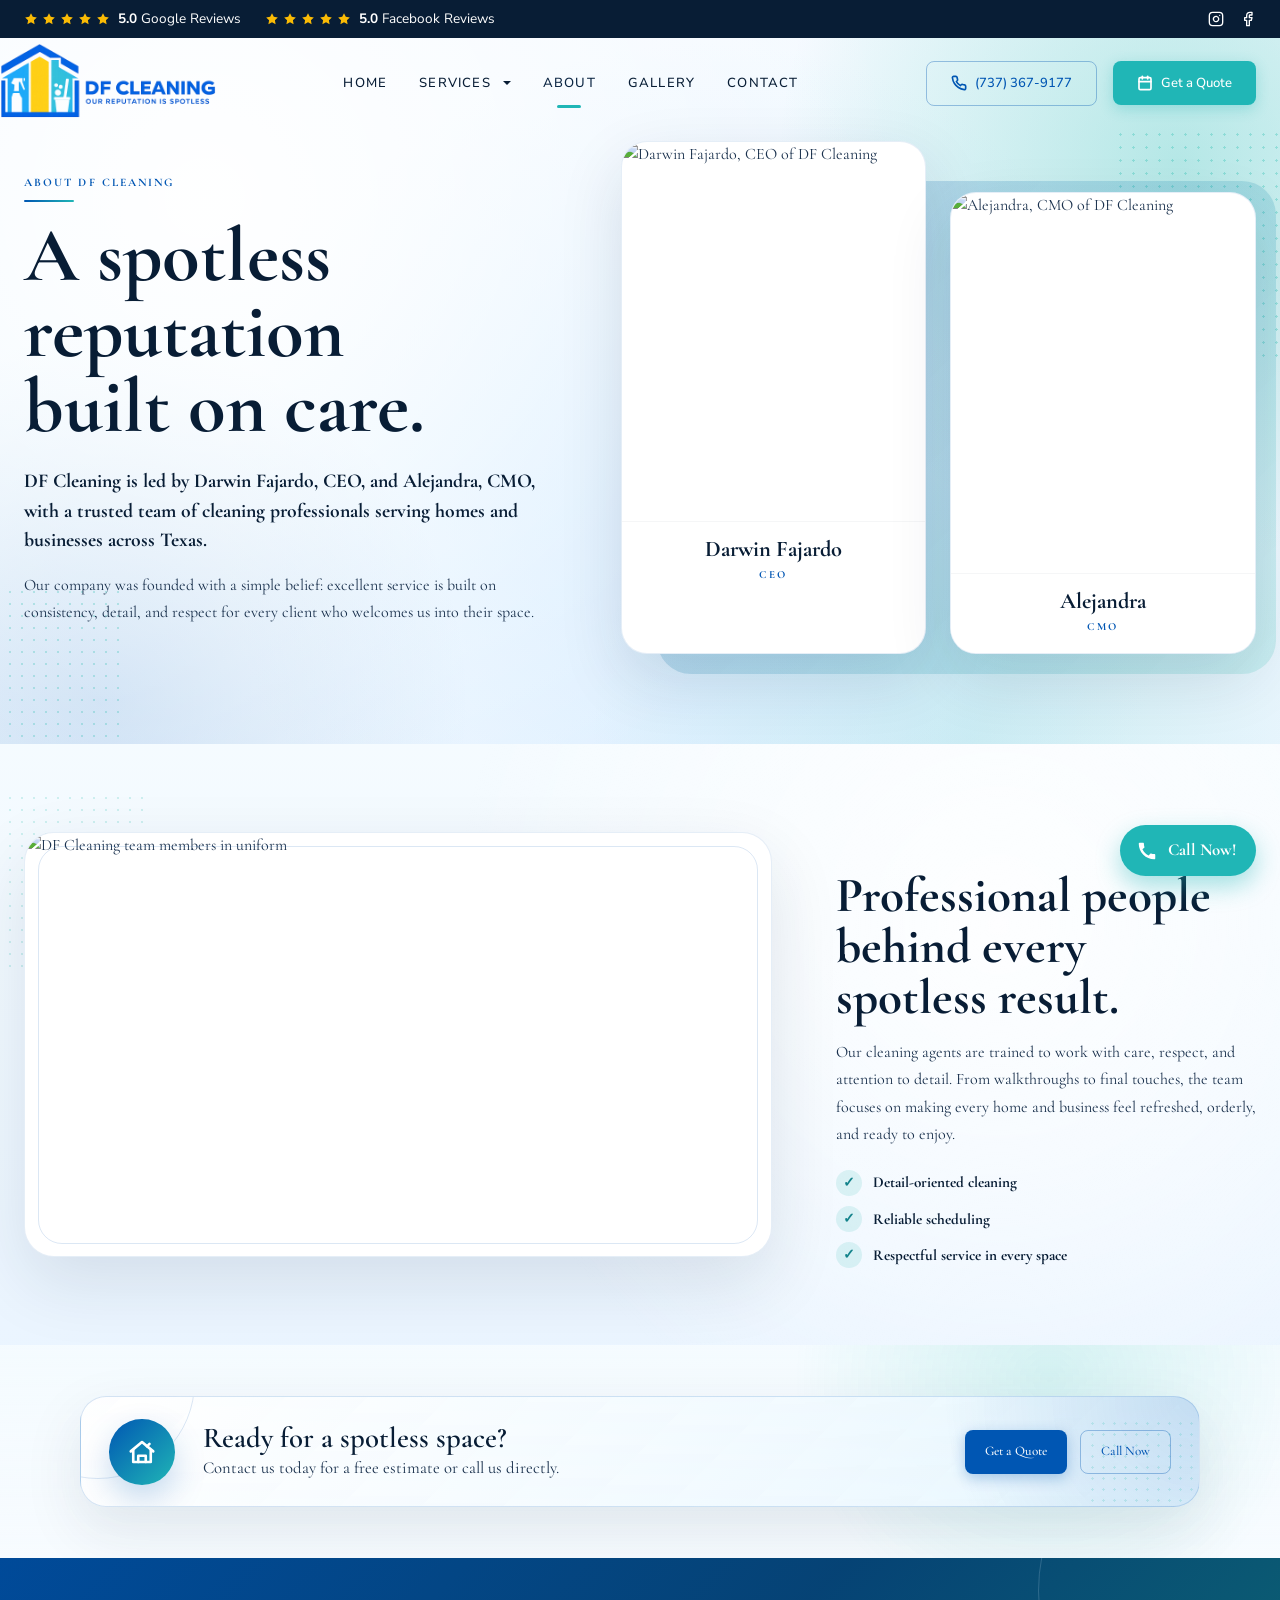
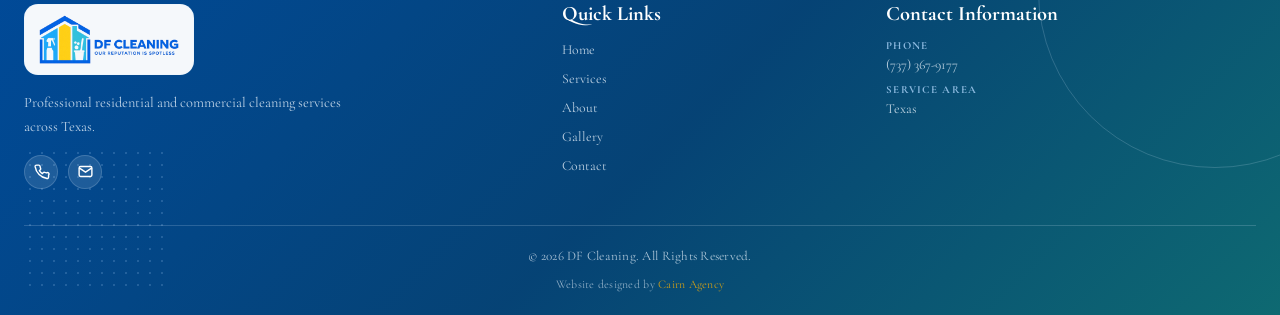
==== commit 90294d2b: "Add SEO meta descriptions to all pages" ====
--- a/about.html
+++ b/about.html
@@ -4,10 +4,11 @@
   <meta charset="UTF-8">
   <meta name="viewport" content="width=device-width, initial-scale=1.0">
   <title>About Us | DF Cleaning</title>
-  <meta name="description" content="Learn about DF Cleaning, our leadership, our team, and the values behind our spotless reputation across Texas.">
-  <link rel="stylesheet" href="css/style.css">
-  <script src="js/header.js" defer></script>
+  <meta name="description" content="Learn about DF Cleaning LLC — a licensed and insured cleaning company proudly serving Austin, Houston, and Dallas. Call (737) 367-9177 to get started.">
+  <link rel="stylesheet" href="css/style.css?v=july4">
+  <script src="js/header.js?v=july4" defer></script>
   <script src="https://unpkg.com/@studio-freight/lenis@1.0.42/dist/lenis.min.js"></script>
+  <link rel="icon" type="image/png" href="assets/logo2browswer.png">
 </head>
 <body class="global-bg">
 
@@ -17,26 +18,23 @@
     <section class="about-hero" aria-labelledby="about-title">
       <div class="container about-hero-grid">
         <div class="about-hero-copy">
-          <span class="about-kicker">About DF Cleaning</span>
-          <h1 class="about-hero-title" id="about-title">A spotless reputation built on care.</h1>
-          <p class="about-hero-lede">DF Cleaning is led by Darwin Fajardo, CEO, and Alejandra, CMO, with a trusted team of cleaning professionals serving homes and businesses across Texas.</p>
-          <p>Our company was founded with a simple belief: excellent service is built on consistency, detail, and respect for every client who welcomes us into their space.</p>
+          <span class="about-kicker reveal-up" style="--delay: 0.1s;">About DF Cleaning</span>
+          <h1 class="about-hero-title reveal-up" id="about-title" style="--delay: 0.2s;">A spotless reputation built on care.</h1>
+          <p class="about-hero-lede reveal-up" style="--delay: 0.3s;">DF Cleaning is led by Darwin Fajardo, CEO, and Alejandra, CMO, with a trusted team of cleaning professionals serving homes and businesses across Texas.</p>
+          <p class="reveal-up" style="--delay: 0.4s;">Our company was founded with a simple belief: excellent service is built on consistency, detail, and respect for every client who welcomes us into their space.</p>
         </div>
 
         <div class="about-leadership" aria-label="DF Cleaning leadership">
-          <article class="about-leader-card about-leader-card--darwin">
-            <picture>
-              <source srcset="assets/darwin-fajardo.avif" type="image/avif">
-              <img src="assets/darwin.jpg" alt="Darwin Fajardo, CEO of DF Cleaning">
-            </picture>
+          <article class="about-leader-card about-leader-card--darwin reveal-up" style="--delay: 0.5s;">
+            <img src="assets/images/darwin-signature.png" alt="Darwin Fajardo, CEO of DF Cleaning">
             <div class="about-leader-meta">
               <h2>Darwin Fajardo</h2>
               <p>CEO</p>
             </div>
           </article>
 
-          <article class="about-leader-card about-leader-card--alejandra">
-            <img src="assets/alejandra-about.jpg" alt="Alejandra, CMO of DF Cleaning">
+          <article class="about-leader-card about-leader-card--alejandra reveal-up" style="--delay: 0.65s;">
+            <img src="assets/images/alejandra-signature.png" alt="Alejandra, CMO of DF Cleaning">
             <div class="about-leader-meta">
               <h2>Alejandra</h2>
               <p>CMO</p>
@@ -46,17 +44,17 @@
       </div>
     </section>
 
-    <section class="about-team-section reveal-up" aria-labelledby="team-title">
+    <section class="about-team-section" aria-labelledby="team-title">
       <div class="container about-team-grid">
-        <div class="about-team-photo">
+        <div class="about-team-photo reveal-up" style="--delay: 0.1s;">
           <img src="assets/team-cleaners.jpg" alt="DF Cleaning team members in uniform">
         </div>
 
         <div class="about-team-copy">
-          <span class="about-kicker">Our Cleaning Team</span>
-          <h2 id="team-title">Professional people behind every spotless result.</h2>
-          <p>Our cleaning agents are trained to work with care, respect, and attention to detail. From walkthroughs to final touches, the team focuses on making every home and business feel refreshed, orderly, and ready to enjoy.</p>
-          <ul class="about-team-list" aria-label="What our team focuses on">
+          <span class="about-kicker reveal-up" style="--delay: 0.2s;">Our Cleaning Team</span>
+          <h2 class="reveal-up" id="team-title" style="--delay: 0.3s;">Professional people behind every spotless result.</h2>
+          <p class="reveal-up" style="--delay: 0.4s;">Our cleaning agents are trained to work with care, respect, and attention to detail. From walkthroughs to final touches, the team focuses on making every home and business feel refreshed, orderly, and ready to enjoy.</p>
+          <ul class="about-team-list reveal-up" aria-label="What our team focuses on" style="--delay: 0.5s;">
             <li><span aria-hidden="true">&check;</span> Detail-oriented cleaning</li>
             <li><span aria-hidden="true">&check;</span> Reliable scheduling</li>
             <li><span aria-hidden="true">&check;</span> Respectful service in every space</li>
@@ -67,7 +65,7 @@
 
     <section class="compact-cta-section" aria-label="Get an estimate">
       <div class="container">
-        <div class="compact-cta-bar">
+        <div class="compact-cta-bar reveal-up" style="--delay: 0.1s;">
           <div class="compact-cta-icon" aria-hidden="true">
             <svg width="30" height="30" viewBox="0 0 24 24" fill="none" stroke="currentColor" stroke-width="2.1" stroke-linecap="round" stroke-linejoin="round">
               <path d="M3 11.5 12 4l9 7.5"></path>
--- a/css/style.css
+++ b/css/style.css
@@ -360,14 +360,14 @@
   }
 
   .btn-primary {
-    background-color: var(--color-yellow);
-    color: var(--color-navy-dark);
-    box-shadow: 0 4px 14px rgba(253, 184, 19, 0.3);
+    background-color: var(--color-blue);
+    color: var(--color-white);
+    box-shadow: 0 4px 14px rgba(0, 86, 179, 0.3);
   }
 
   .btn-primary:hover {
-    background-color: var(--color-yellow-hover);
-    box-shadow: 0 6px 20px rgba(253, 184, 19, 0.4);
+    background-color: var(--color-blue-dark);
+    box-shadow: 0 6px 20px rgba(0, 86, 179, 0.4);
   }
 
   .btn-secondary {
@@ -377,7 +377,7 @@
   }
 
   .btn-secondary:hover {
-    background-color: var(--color-blue-hover);
+    background-color: var(--color-teal);
     box-shadow: 0 6px 20px rgba(0, 86, 179, 0.3);
   }
 
@@ -438,6 +438,43 @@
     font-weight: 500;
     letter-spacing: 0;
     color: var(--color-navy-dark);
+
+/* SEO Hero Copy Section */
+.seo-hero-copy {
+  background: radial-gradient(circle at 18% 26%, rgba(255, 255, 255, 0.94) 0%, rgba(255, 255, 255, 0.38) 24%, transparent 44%), radial-gradient(circle at 84% 68%, rgba(20, 184, 166, 0.12) 0%, transparent 22rem), linear-gradient(180deg, hsl(210, 100%, 98%) 0%, var(--color-ice) 45%, hsl(210, 100%, 96%) 100%);
+  padding: 0.5rem 0 2rem 0;
+  text-align: center;
+  opacity: 0;
+  animation: fadeInUp 1s ease forwards;
+  animation-delay: 0.5s;
+}
+.seo-heading {
+  font-family: var(--font-serif);
+  font-size: clamp(2.5rem, 2rem + 2vw, 3.8rem);
+  color: var(--color-navy-dark);
+  margin-bottom: 0.4rem;
+}
+.seo-subtitle {
+  font-family: var(--font-sans);
+  font-size: clamp(1rem, 0.9rem + 0.5vw, 1.25rem);
+  color: var(--color-navy);
+  max-width: 800px;
+  margin: 0 auto;
+}
+
+/* Fade in keyframes */
+@keyframes fadeInUp {
+  from { opacity: 0; transform: translateY(20px); }
+  to { opacity: 1; transform: translateY(0); }
+}
+
+/* Fade in for the next section (team preview) */
+.team-preview {
+  opacity: 0;
+  animation: fadeInUp 1s ease forwards;
+  animation-delay: 1.5s;
+}
+
     margin-block-end: 1.05rem;
     max-inline-size: 880px;
     margin-inline: auto;
@@ -539,7 +576,7 @@
   .team-preview {
     background: radial-gradient(circle at 18% 26%, rgba(255, 255, 255, 0.94) 0%, rgba(255, 255, 255, 0.38) 24%, transparent 44%), radial-gradient(circle at 84% 68%, rgba(20, 184, 166, 0.12) 0%, transparent 22rem), linear-gradient(180deg, hsl(210, 100%, 98%) 0%, var(--color-ice) 45%, hsl(210, 100%, 96%) 100%);
     overflow: hidden;
-    padding-block: clamp(4.25rem, 6vw, 6.25rem) clamp(4rem, 5.6vw, 5.75rem);
+    padding-block: clamp(2rem, 4vw, 4rem) clamp(4rem, 5.6vw, 5.75rem);
     position: relative;
   }
 
@@ -581,7 +618,7 @@
     margin: 0;
     max-inline-size: 420px;
     position: relative;
-    text-align: left;
+    text-align: center;
   }
 
   .team-preview-header::before {
@@ -720,7 +757,7 @@
   }
 
   .team-person-card--darwin img {
-    object-position: center 28%;
+    object-position: center 20%;
   }
 
   .team-person-card--alejandra img {
@@ -759,6 +796,7 @@
     min-block-size: 0;
     margin: 0;
     width: 100%;
+    overflow: hidden;
   }
 
   .team-main-photo img {
@@ -1866,11 +1904,11 @@
   }
 
   .about-leader-card--darwin img {
-    object-position: center center;
+    object-position: center 2%;
   }
 
   .about-leader-card--alejandra img {
-    object-position: center 28%;
+    object-position: center 12%;
   }
 
   .about-leader-meta {
@@ -2247,16 +2285,16 @@
     padding: 0.8rem 1.2rem;
     border-radius: 8px;
     border: 1px solid var(--color-border);
-    background-color: var(--color-gray-light);
+    background-color: var(--color-white);
     font-family: var(--font-body);
     font-size: 0.95rem;
-    color: var(--color-text-main);
+    color: var(--color-navy-dark);
     transition: border-color var(--transition-speed), box-shadow var(--transition-speed);
   }
 
   .form-control:focus {
-    border-color: var(--color-blue);
-    box-shadow: 0 0 0 4px rgba(0, 86, 179, 0.1);
+    border-color: var(--color-blue-dark);
+    box-shadow: 0 0 0 4px rgba(0, 86, 179, 0.2);
     background-color: var(--color-white);
     outline: none;
   }
@@ -2635,6 +2673,7 @@
     transform: none !important;
     left: 0 !important;
     right: 0 !important;
+    overflow: hidden !important;
   }
 
   .team-preview::before,
@@ -3055,51 +3094,7 @@
     will-change: transform;
   }
 
-  /* Hero Section */
-  .gallery-hero {
-    position: relative;
-    height: 60vh;
-    min-height: 400px;
-    display: flex;
-    align-items: center;
-    justify-content: center;
-    text-align: center;
-    overflow: hidden;
-    background: transparent;
-    color: var(--color-navy-dark);
-  }
-  
-  .gallery-hero-bg {
-    position: absolute;
-    top: -10%;
-    left: 0;
-    width: 100%;
-    height: 120%;
-    object-fit: cover;
-    opacity: 0.15;
-    will-change: transform; /* For parallax */
-  }
-
-  .gallery-hero-content {
-    position: relative;
-    z-index: 1;
-    padding: 2rem;
-  }
-
-  .gallery-hero-title {
-    font-size: clamp(3rem, 6vw, 5rem);
-    font-weight: 800;
-    line-height: 1.1;
-    margin-bottom: 1rem;
-    letter-spacing: 0;
-  }
-
-  .gallery-hero-subtitle {
-    font-size: clamp(1.1rem, 2vw, 1.3rem);
-    opacity: 0.8;
-    max-width: 600px;
-    margin: 0 auto;
-  }
+
 
   /* Scroll Down Indicator */
   .scroll-down-cue {
@@ -3457,14 +3452,14 @@
     .lightbox-prev, .lightbox-next { display: none; /* Rely on swipe for mobile */ }
     .lightbox-container { padding: 1rem; }
     .lightbox-header { padding: 1rem; }
-    .gallery-hero-title { font-size: 2.5rem; }
   }
 
   /* Reveal Animations */
   .reveal-up {
     opacity: 0;
-    transform: translateY(40px);
-    transition: opacity 0.8s cubic-bezier(0.2, 1, 0.3, 1), transform 0.8s cubic-bezier(0.2, 1, 0.3, 1);
+    transform: translateY(45px);
+    transition: opacity 0.95s cubic-bezier(0.25, 1, 0.5, 1), transform 0.95s cubic-bezier(0.25, 1, 0.5, 1);
+    transition-delay: var(--delay, 0s);
   }
 
   .reveal-up.is-visible {
@@ -3474,11 +3469,43 @@
 
   .fade-in {
     opacity: 0;
-    transition: opacity 0.8s ease;
+    transition: opacity 0.85s cubic-bezier(0.16, 1, 0.3, 1);
+    transition-delay: var(--delay, 0s);
   }
 
   .fade-in.is-visible {
     opacity: 1;
+  }
+
+  /* Image Reveal Zoom Animation */
+  .image-reveal {
+    overflow: hidden;
+  }
+
+  .image-reveal img {
+    transform: scale(1.08);
+    transition: transform 1.2s cubic-bezier(0.16, 1, 0.3, 1);
+    transition-delay: var(--delay, 0s);
+  }
+
+  .image-reveal.is-visible img {
+    transform: scale(1);
+  }
+
+  /* Gentle Card Zoom-in Hover Micro-Animations */
+  .service-card-v2 .card-image-v2,
+  .about-leader-card img,
+  .team-person-photo img,
+  .team-main-photo img,
+  .about-team-photo img {
+    transition: transform 0.75s cubic-bezier(0.16, 1, 0.3, 1);
+  }
+
+  .service-card-v2:hover .card-image-v2,
+  .about-leader-card:hover img,
+  .team-person-card:hover .team-person-photo img,
+  .about-team-photo:hover img {
+    transform: scale(1.04);
   }
 
   /* Reduced Motion */
@@ -4773,7 +4800,7 @@
 }
 
 .ep-card {
-  background-color: rgba(255, 255, 255, 0.95);
+  background-color: var(--color-teal); /* Lighter turquoise background */
   backdrop-filter: blur(10px);
   border: 1px solid rgba(255, 255, 255, 1);
   border-radius: 1.25rem;
@@ -4785,15 +4812,15 @@
   transition: transform 0.3s ease, background-color 0.3s ease;
 }
 
-.ep-card:hover {
+.ep-card:not(.non-clickable):hover {
   transform: translateY(-3px);
-  background-color: #ffffff;
+  background-color: var(--color-blue-hover);
 }
 
 .ep-card-icon {
   width: 48px;
   height: 48px;
-  background-color: var(--color-blue-light);
+  background-color: var(--color-white);
   color: var(--color-blue);
   border-radius: 50%;
   display: flex;
@@ -4810,13 +4837,13 @@
 .ep-card-content h3 {
   font-size: 1.1rem;
   font-weight: 700;
-  color: var(--color-navy-dark);
+  color: var(--color-white);
   margin-bottom: 0.25rem;
 }
 
 .ep-card-content p, .ep-card-content a {
   font-size: 1.05rem;
-  color: var(--color-navy-dark);
+  color: var(--color-white);
   text-decoration: none;
   font-weight: 700;
   margin: 0;
@@ -4828,7 +4855,7 @@
 
 /* RIGHT COLUMN: FORM CARD */
 .ep-form-card {
-  background-color: var(--color-white);
+  background-color: var(--color-teal); /* Form card now turquoise */
   border-radius: 2rem;
   padding: 1.25rem 2rem;
   box-shadow: 0 25px 60px rgba(10, 36, 66, 0.08), 0 5px 15px rgba(0, 0, 0, 0.03);
@@ -4955,7 +4982,7 @@
 .btn-ep-primary {
   flex: 1;
   padding: 1rem 2rem;
-  background-color: var(--color-blue);
+  background-color: var(--color-teal); /* Turquoise background for primary button */
   color: var(--color-white);
   border: none;
   border-radius: 50px;
@@ -4971,7 +4998,7 @@
 }
 
 .btn-ep-primary:hover {
-  background-color: var(--color-navy-dark);
+  background-color: var(--color-teal-dark); /* Hover turquoise darker */
   transform: translateY(-2px);
   box-shadow: 0 12px 25px rgba(8, 29, 52, 0.3);
 }
@@ -5127,6 +5154,18 @@
   transition: transform 0.3s ease;
 }
 
+.visually-hidden {
+  position: absolute;
+  width: 1px;
+  height: 1px;
+  margin: -1px;
+  padding: 0;
+  overflow: hidden;
+  clip: rect(0,0,0,0);
+  border: 0;
+}
+
+
 .custom-ig-item:hover .custom-ig-overlay span {
   transform: translateY(0);
 }
@@ -5152,3 +5191,108 @@
     display: none; /* Hide arrows on mobile, encourage swipe */
   }
 }
+
+/* ==========================================================================
+   Holiday Announcement Banner (4th of July)
+   ========================================================================== */
+.holiday-banner {
+  position: fixed;
+  bottom: 2rem;
+  right: 6rem;
+  width: 320px;
+  background: rgba(255, 255, 255, 0.95);
+  backdrop-filter: blur(16px);
+  -webkit-backdrop-filter: blur(16px);
+  border: 1px solid rgba(12, 35, 64, 0.1);
+  border-radius: 16px;
+  padding: 1.25rem 1.5rem 1.5rem;
+  box-shadow: 0 20px 40px rgba(12, 35, 64, 0.15);
+  z-index: 10000;
+  text-align: center;
+  transition: opacity 0.4s ease, transform 0.4s cubic-bezier(0.16, 1, 0.3, 1);
+  opacity: 0;
+  transform: translateY(20px);
+  pointer-events: none;
+}
+
+.holiday-banner.is-visible {
+  opacity: 1;
+  transform: translateY(0);
+  pointer-events: auto;
+}
+
+.holiday-banner-close {
+  position: absolute;
+  top: 0.75rem;
+  right: 0.75rem;
+  width: 24px;
+  height: 24px;
+  border-radius: 50%;
+  display: flex;
+  align-items: center;
+  justify-content: center;
+  background: rgba(12, 35, 64, 0.05);
+  color: var(--color-navy-dark);
+  font-size: 1.1rem;
+  cursor: pointer;
+  transition: background 0.2s ease, color 0.2s ease;
+  line-height: 1;
+}
+
+.holiday-banner-close:hover {
+  background: rgba(12, 35, 64, 0.1);
+  color: #d9383a;
+}
+
+.holiday-banner-decor {
+  display: flex;
+  justify-content: center;
+  gap: 0.5rem;
+  margin-bottom: 0.5rem;
+}
+
+.holiday-banner-decor .star {
+  font-size: 1.2rem;
+  line-height: 1;
+}
+
+.holiday-banner-decor .red-star {
+  color: #d9383a; /* Subtle patriotic red */
+}
+
+.holiday-banner-decor .white-star {
+  color: var(--color-navy-dark);
+  opacity: 0.3; /* Greyish navy for contrast on light background */
+}
+
+.holiday-banner-decor .blue-star {
+  color: var(--color-blue); /* Site's blue */
+}
+
+.holiday-banner-title {
+  font-family: var(--font-serif);
+  font-size: 1.45rem;
+  font-weight: 700;
+  color: var(--color-navy-dark);
+  margin-bottom: 0.5rem;
+  letter-spacing: 0.01em;
+}
+
+.holiday-banner-text {
+  font-family: var(--font-ui);
+  font-size: 0.88rem;
+  line-height: 1.5;
+  color: var(--color-text-main);
+  margin: 0;
+}
+
+@media (max-width: 480px) {
+  .holiday-banner {
+    bottom: 1rem;
+    right: 1rem;
+    left: 1rem;
+    width: auto;
+    max-width: none;
+    padding: 1.25rem;
+  }
+}
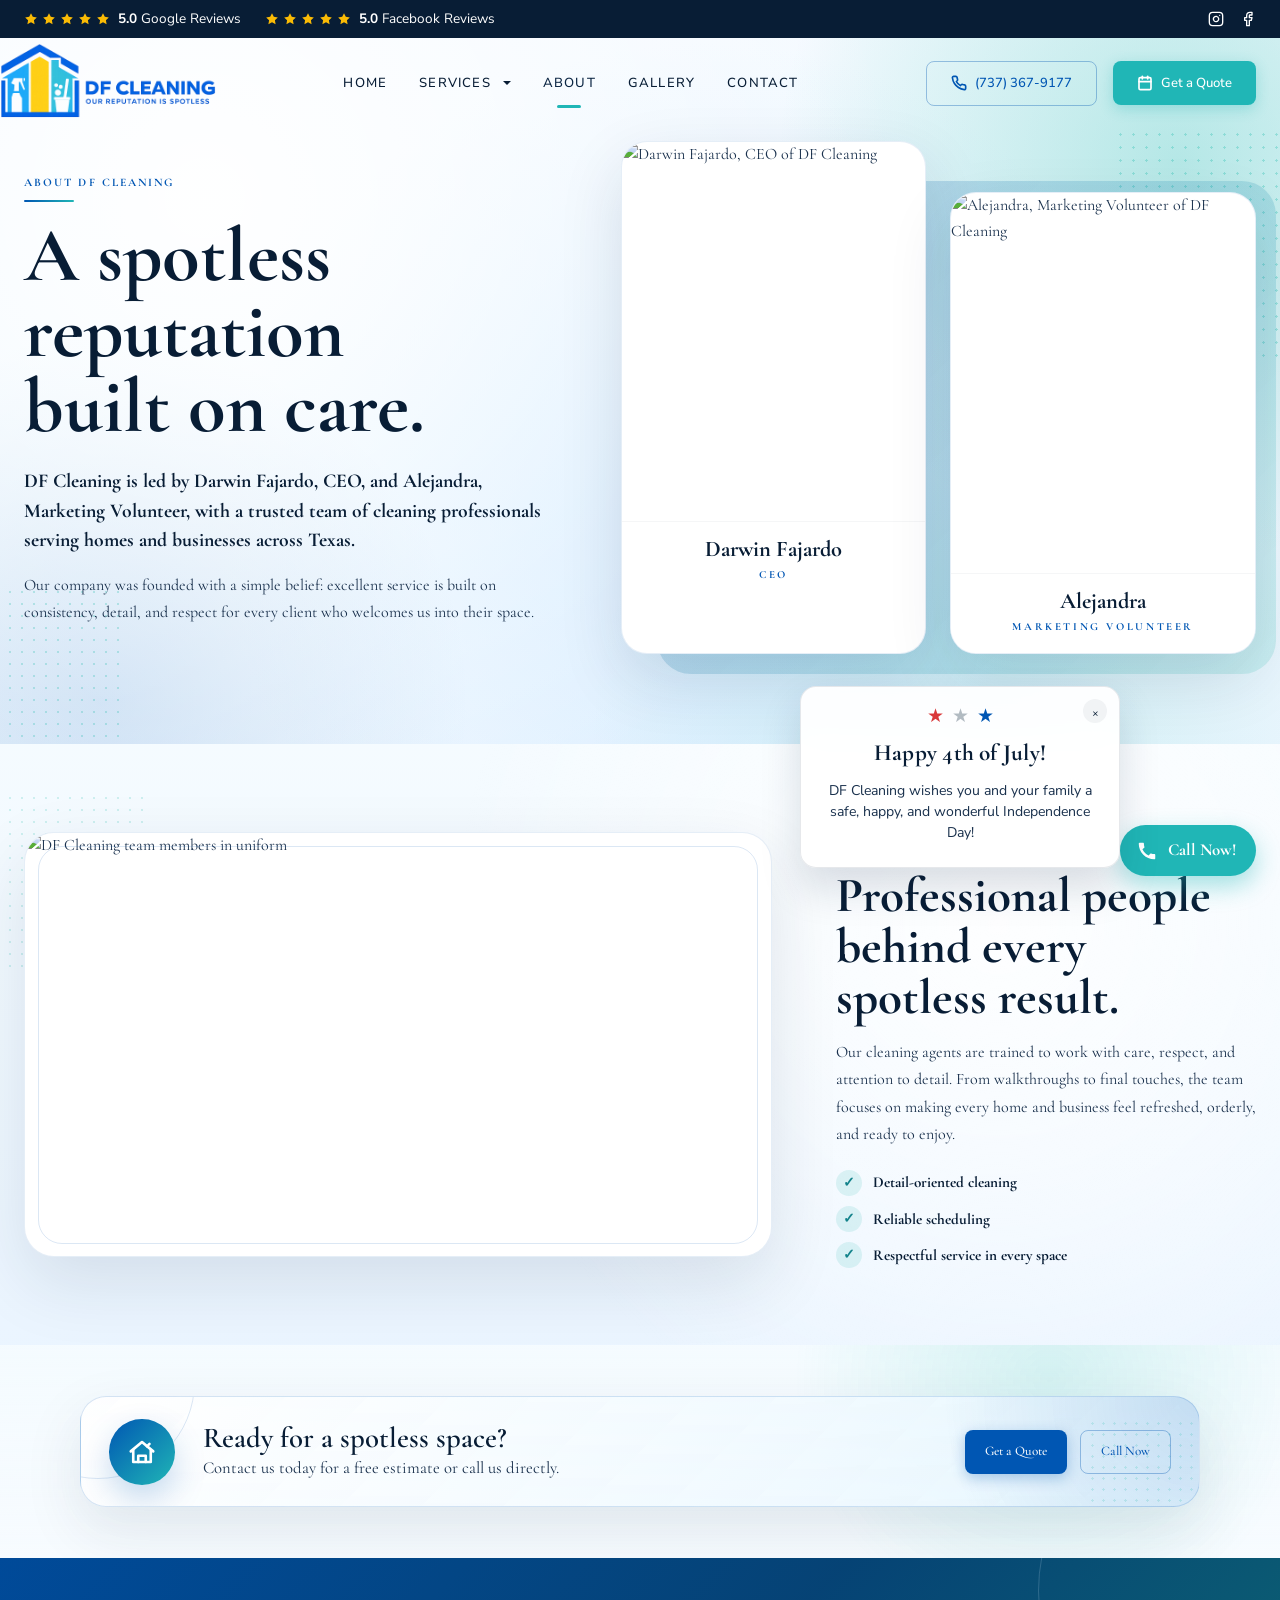
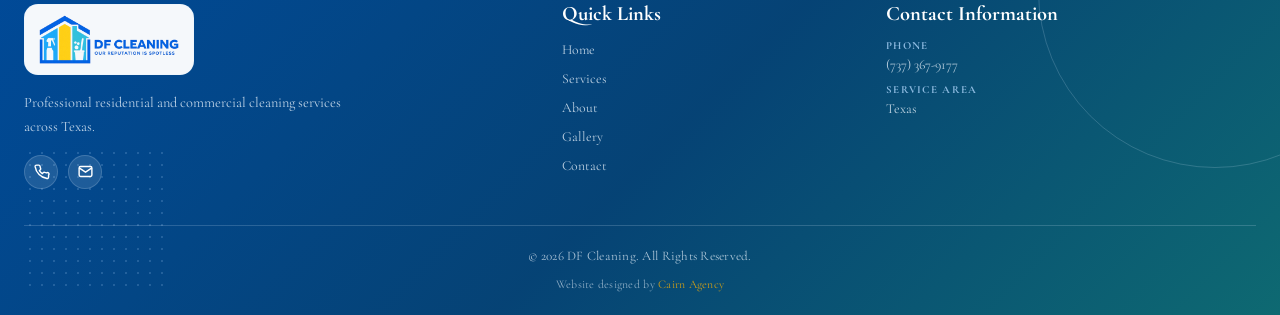
==== commit 1d997f4f: "Replace Alejandra CMO with Marketing Volunteer everywhere" ====
--- a/about.html
+++ b/about.html
@@ -20,7 +20,7 @@
         <div class="about-hero-copy">
           <span class="about-kicker reveal-up" style="--delay: 0.1s;">About DF Cleaning</span>
           <h1 class="about-hero-title reveal-up" id="about-title" style="--delay: 0.2s;">A spotless reputation built on care.</h1>
-          <p class="about-hero-lede reveal-up" style="--delay: 0.3s;">DF Cleaning is led by Darwin Fajardo, CEO, and Alejandra, CMO, with a trusted team of cleaning professionals serving homes and businesses across Texas.</p>
+          <p class="about-hero-lede reveal-up" style="--delay: 0.3s;">DF Cleaning is led by Darwin Fajardo, CEO, and Alejandra, Marketing Volunteer, with a trusted team of cleaning professionals serving homes and businesses across Texas.</p>
           <p class="reveal-up" style="--delay: 0.4s;">Our company was founded with a simple belief: excellent service is built on consistency, detail, and respect for every client who welcomes us into their space.</p>
         </div>
 
@@ -34,10 +34,10 @@
           </article>
 
           <article class="about-leader-card about-leader-card--alejandra reveal-up" style="--delay: 0.65s;">
-            <img src="assets/images/alejandra-signature.png" alt="Alejandra, CMO of DF Cleaning">
+            <img src="assets/images/alejandra-signature.png" alt="Alejandra, Marketing Volunteer of DF Cleaning">
             <div class="about-leader-meta">
               <h2>Alejandra</h2>
-              <p>CMO</p>
+              <p>Marketing Volunteer</p>
             </div>
           </article>
         </div>
--- a/css/style.css
+++ b/css/style.css
@@ -5198,7 +5198,7 @@
 .holiday-banner {
   position: fixed;
   bottom: 2rem;
-  right: 6rem;
+  right: 10rem;
   width: 320px;
   background: rgba(255, 255, 255, 0.95);
   backdrop-filter: blur(16px);
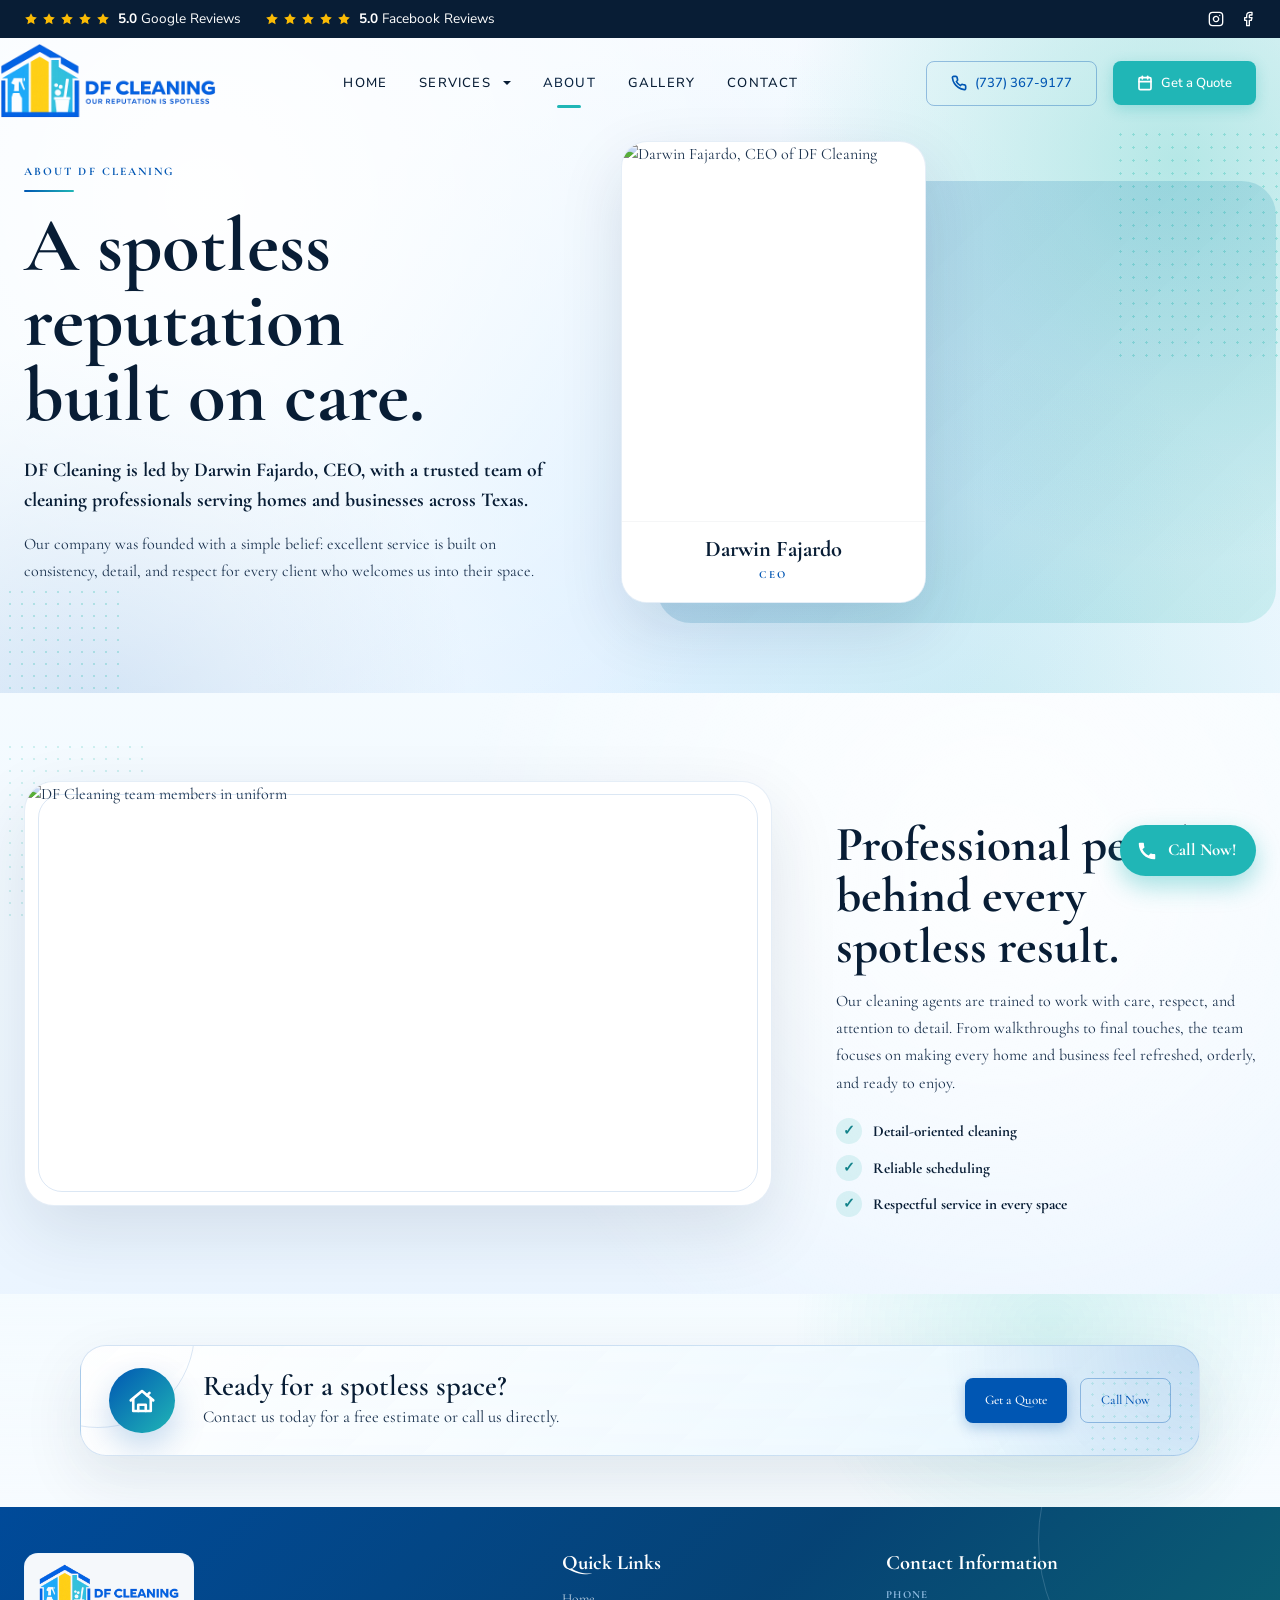
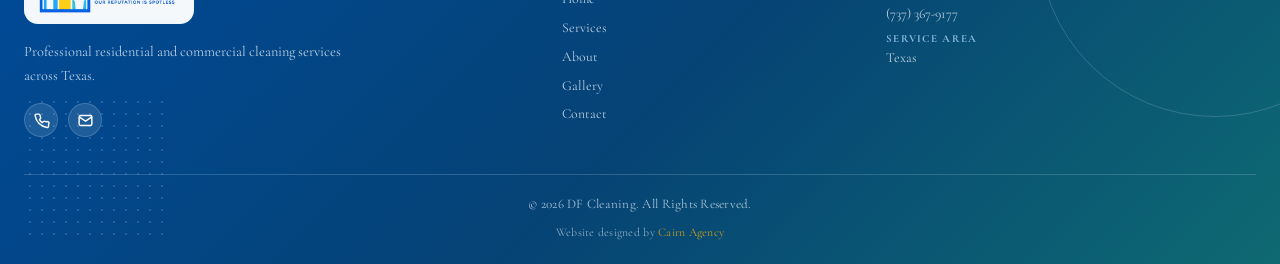
==== commit 13be0f83: "Remove Alejandra references, adjust Darwin card rectangle, and center Darwin leader card on About pa" ====
--- a/about.html
+++ b/about.html
@@ -20,7 +20,7 @@
         <div class="about-hero-copy">
           <span class="about-kicker reveal-up" style="--delay: 0.1s;">About DF Cleaning</span>
           <h1 class="about-hero-title reveal-up" id="about-title" style="--delay: 0.2s;">A spotless reputation built on care.</h1>
-          <p class="about-hero-lede reveal-up" style="--delay: 0.3s;">DF Cleaning is led by Darwin Fajardo, CEO, and Alejandra, Marketing Volunteer, with a trusted team of cleaning professionals serving homes and businesses across Texas.</p>
+          <p class="about-hero-lede reveal-up" style="--delay: 0.3s;">DF Cleaning is led by Darwin Fajardo, CEO, with a trusted team of cleaning professionals serving homes and businesses across Texas.</p>
           <p class="reveal-up" style="--delay: 0.4s;">Our company was founded with a simple belief: excellent service is built on consistency, detail, and respect for every client who welcomes us into their space.</p>
         </div>
 
@@ -33,13 +33,7 @@
             </div>
           </article>
 
-          <article class="about-leader-card about-leader-card--alejandra reveal-up" style="--delay: 0.65s;">
-            <img src="assets/images/alejandra-signature.png" alt="Alejandra, Marketing Volunteer of DF Cleaning">
-            <div class="about-leader-meta">
-              <h2>Alejandra</h2>
-              <p>Marketing Volunteer</p>
-            </div>
-          </article>
+
         </div>
       </div>
     </section>
--- a/css/style.css
+++ b/css/style.css
@@ -412,8 +412,8 @@
     flex-direction: column;
     justify-content: flex-start;
     align-items: center;
-    padding-block-start: 10.1rem;
-    padding-block-end: 340px; /* Space for the quote form */
+    padding-block-start: 8rem;
+    padding-block-end: 2rem;
     text-align: center;
     position: relative;
     overflow: hidden;
@@ -680,7 +680,8 @@
     align-items: stretch;
     display: grid;
     gap: clamp(1.55rem, 2.45vw, 2.25rem);
-    grid-template-columns: minmax(0, 0.72fr) minmax(0, 1.5fr) minmax(0, 0.72fr);
+    grid-template-columns: repeat(auto-fit, minmax(250px, 1fr));
+    justify-content: center;
     isolation: isolate;
     justify-content: center;
     margin-inline: auto;
@@ -725,7 +726,7 @@
   .team-person-card--darwin::before {
     content: "";
     position: absolute;
-    inset: -0.9rem 0.55rem 0.9rem -1rem;
+    inset: -0.9rem 0.55rem 0.9rem -0.55rem;
     background: linear-gradient(135deg, rgba(0, 86, 179, 0.22), rgba(219, 234, 254, 0.86));
     border-radius: 14px;
     transform: rotate(3deg);
@@ -2259,17 +2260,39 @@
     margin-block-end: 1.5rem;
   }
 
+
+  /* Enhanced form layout */
+
   .form-row {
-    display: grid;
-    grid-template-columns: 1fr;
-    gap: 1.5rem;
-  }
-
-  @media (min-width: 600px) {
-    .form-row {
-      grid-template-columns: 1fr 1fr;
+    display: flex;
+    flex-wrap: wrap;
+    gap: 1rem;
+    margin-bottom: 1.5rem;
+  }
+
+  .address-row {
+    display: flex;
+    flex-wrap: nowrap;
+    gap: 0.75rem;
+  }
+
+  .address-row .form-control {
+    flex: 1 1 0;
+    min-width: 0;
+  }
+
+
+  .form-group {
+    flex: 1 1 45%;
+    min-width: 200px;
+  }
+
+  @media (max-width: 480px) {
+    .form-group {
+      flex-basis: 100%;
     }
   }
+
 
   .form-label {
     display: block;
@@ -3671,10 +3694,8 @@
    STICKY QUOTE FORM (Centered Hero)
    ========================================= */
 .sticky-quote-form {
-  position: absolute;
-  bottom: 1rem;
-  left: 50%;
-  transform: translateX(-50%) translateY(30px);
+  position: relative;
+  margin: 2rem auto 0;
   width: 95%;
   max-width: 800px;
   background-color: rgba(255, 255, 255, 0.90);
@@ -3683,6 +3704,7 @@
   box-shadow: 0 10px 40px rgba(0, 0, 0, 0.15);
   z-index: 10;
   opacity: 0;
+  transform: translateY(30px);
   transition: transform 0.6s cubic-bezier(0.16, 1, 0.3, 1), opacity 0.6s ease;
   display: flex;
   flex-direction: column;
@@ -3690,9 +3712,11 @@
   border: 1px solid rgba(255, 255, 255, 0.3);
 }
 
+
+
 .sticky-quote-form.visible {
-  transform: translateX(-50%) translateY(0);
   opacity: 1;
+  transform: translateY(0);
 }
 
 .sticky-quote-form-header {
@@ -3764,6 +3788,12 @@
     transform: translateY(0);
   }
 }
+
+/* Adjust sticky form for medium screens */
+@media (max-width: 1280px) {
+  .sticky-quote-form { bottom: 6rem; }
+}
+
 /* =========================================
    SERVICES REDESIGN V2
    ========================================= */
@@ -4552,8 +4582,12 @@
 
 /* Entire form wrapper outline */
 .estimate-form-wrapper {
+  max-width: 600px;
+  margin: 0 auto;
   border: 2px solid var(--color-teal) !important;
-}
+  padding: 1rem;
+}
+
 #sticky-quote-form {
   border: 2px solid var(--color-blue) !important;
 }
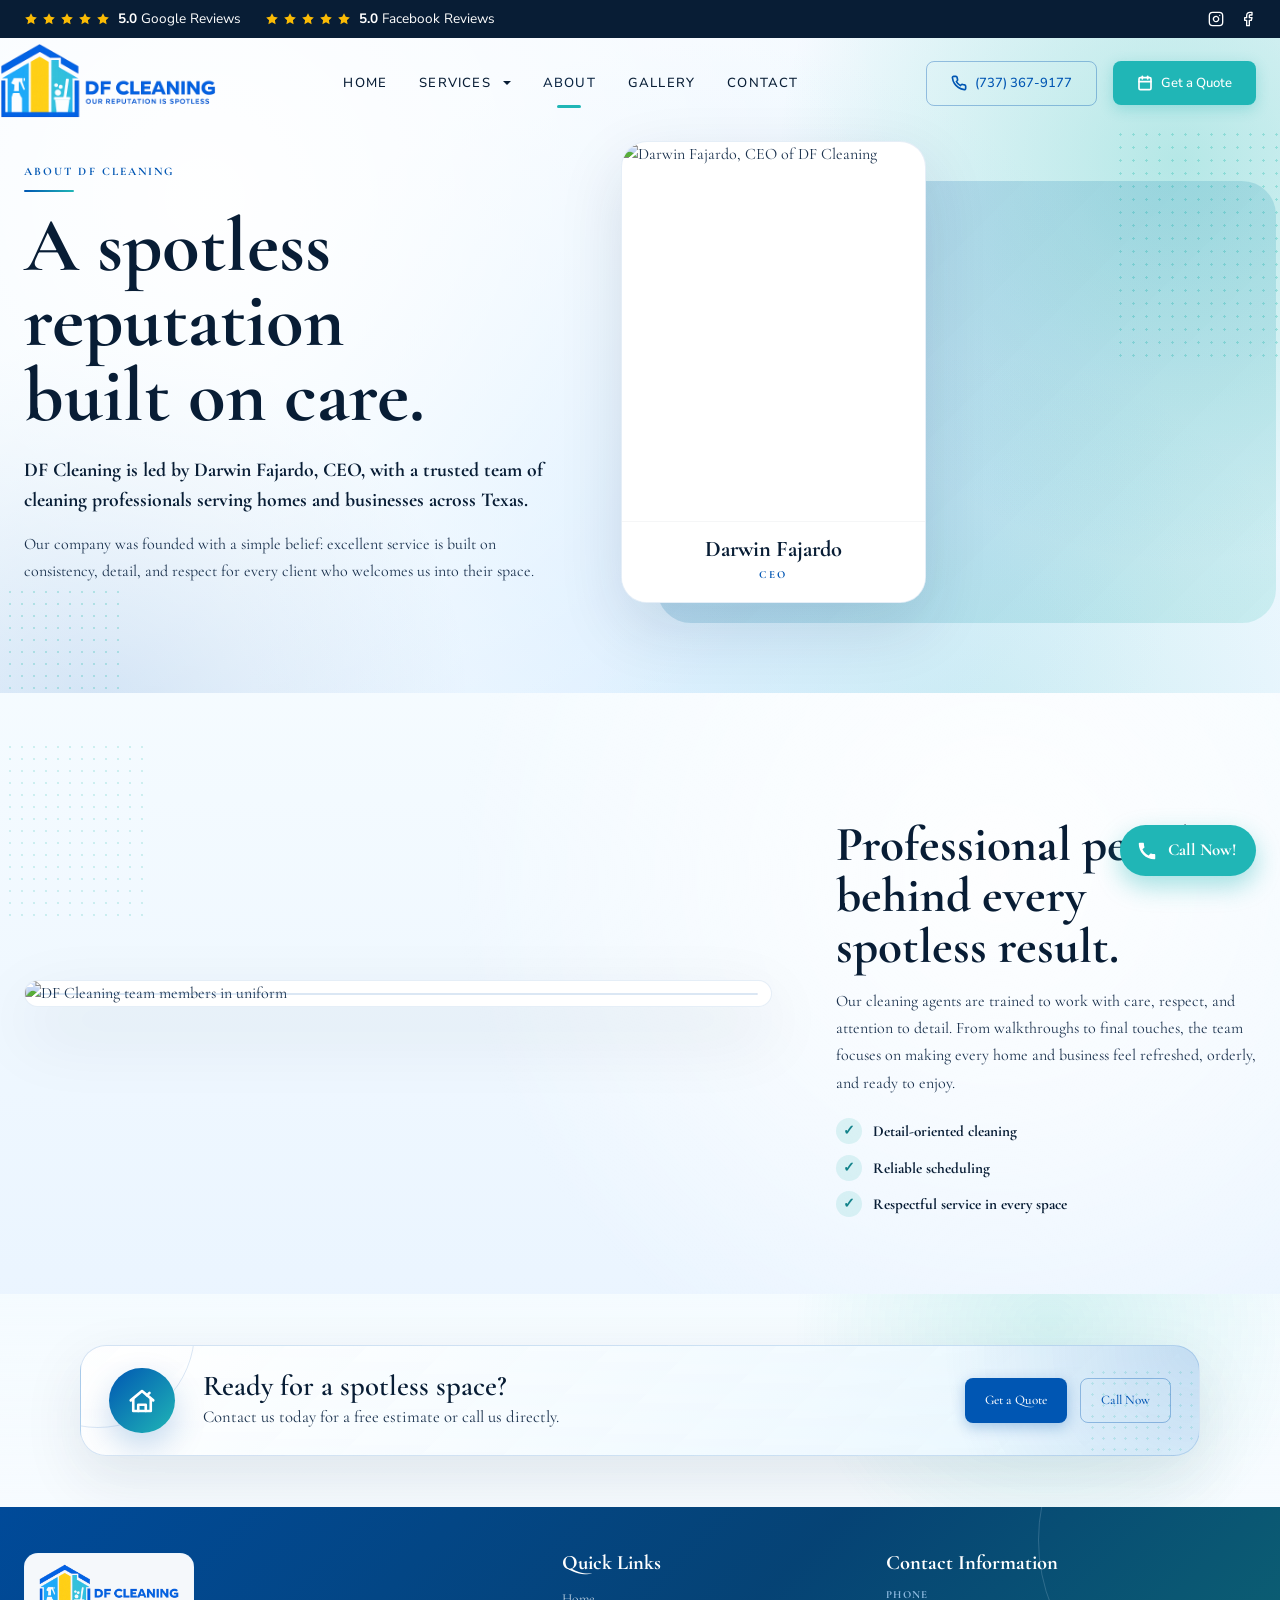
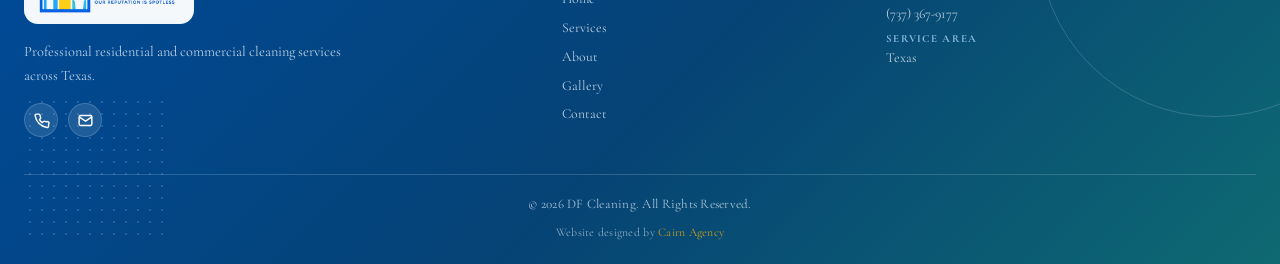
==== commit 018269b7: "Add canonical tags and LocalBusiness schema, remove the dead carousel SEO is in the signed agreement" ====
--- a/about.html
+++ b/about.html
@@ -9,6 +9,7 @@
   <script src="js/header.js?v=july4" defer></script>
   <script src="https://unpkg.com/@studio-freight/lenis@1.0.42/dist/lenis.min.js"></script>
   <link rel="icon" type="image/png" href="assets/logo2browswer.png">
+  <link rel="canonical" href="https://www.dfcleaningservice.com/about">
 </head>
 <body class="global-bg">
 
--- a/css/style.css
+++ b/css/style.css
@@ -716,21 +716,19 @@
     flex-direction: column;
     overflow: visible;
     position: relative;
-    width: 100%;
+    width: auto;
+    max-width: 350px;
+    margin: 0 auto;
   }
 
   .team-person-card--alejandra {
     margin-inline-start: 0;
   }
 
-  .team-person-card--darwin::before {
-    content: "";
-    position: absolute;
-    inset: -0.9rem 0.55rem 0.9rem -0.55rem;
-    background: linear-gradient(135deg, rgba(0, 86, 179, 0.22), rgba(219, 234, 254, 0.86));
-    border-radius: 14px;
-    transform: rotate(3deg);
-    z-index: -1;
+  /* Darwin blue card removed */
+  .team-showcase-grid .about-leader-card--darwin {
+    max-width: 350px;
+    margin: 0 auto;
   }
 
   .team-person-card--alejandra::before {
@@ -758,7 +756,18 @@
   }
 
   .team-person-card--darwin img {
-    object-position: center 20%;
+    object-position: center 5%;
+  }
+  .team-person-card--darwin .team-person-photo {
+    width: 100%;
+    margin: 0;
+  }
+  .team-person-card--darwin .team-person-photo img {
+    width: 100%;
+    height: auto;
+    display: block;
+    object-fit: cover;
+    object-position: center 2%;
   }
 
   .team-person-card--alejandra img {
@@ -1053,134 +1062,9 @@
     line-height: 1.5;
     margin-block-start: 1rem;
     margin-block-end: 2rem;
-  }
-
-  .reviews-carousel {
-    align-items: center;
-    display: grid;
-    gap: clamp(0.85rem, 1.6vw, 1.2rem);
-    grid-template-columns: 50px minmax(0, 820px) 50px;
-    justify-content: center;
-    margin-block-start: clamp(1rem, 2vw, 1.45rem);
-  }
-
-  .review-card {
-    align-items: center;
-    background-color: rgba(255, 255, 255, 0.97);
-    border: 1px solid rgba(0, 86, 179, 0.1);
-    border-radius: 28px;
-    box-shadow: 0 24px 70px rgba(12, 35, 64, 0.11);
-    display: flex;
-    flex-direction: column;
-    min-block-size: 238px;
-    padding: clamp(1.05rem, 2.1vw, 1.65rem) clamp(1.35rem, 3.2vw, 3rem);
-    text-align: center;
-    transition: opacity 0.22s ease, transform 0.22s ease;
-  }
-
-  .review-card.is-transitioning {
-    opacity: 0;
-    transform: translateY(6px) scale(0.992);
-  }
-
-  .review-avatar {
-    align-items: center;
-    block-size: 54px;
-    border: 1px solid rgba(255, 255, 255, 0.65);
-    border-radius: 50%;
-    box-shadow: 0 12px 24px rgba(12, 35, 64, 0.16);
-    color: var(--color-white);
-    display: flex;
-    font-family: var(--font-sans);
-    font-size: 1rem;
-    font-weight: 700;
-    inline-size: 54px;
-    justify-content: center;
-    letter-spacing: 0.04em;
-  }
-
-  .avatar-blue { background: linear-gradient(135deg, hsl(211, 100%, 35%), hsl(211, 70%, 55%)); }
+  }.avatar-blue { background: linear-gradient(135deg, hsl(211, 100%, 35%), hsl(211, 70%, 55%)); }
   .avatar-teal { background: linear-gradient(135deg, hsl(178, 68%, 37%), hsl(188, 78%, 52%)); }
-  .avatar-light-blue { background: linear-gradient(135deg, hsl(207, 88%, 58%), hsl(199, 100%, 72%)); }
-
-  .review-name {
-    color: var(--color-navy-dark);
-    font-size: clamp(1.05rem, 0.96rem + 0.36vw, 1.28rem);
-    line-height: 1.15;
-    margin-block-start: 0.65rem;
-  }
-
-  .review-date {
-    color: var(--color-gray-dark);
-    font-size: 0.82rem;
-    line-height: 1.2;
-    margin-block-start: 0.25rem;
-  }
-
-  .review-stars {
-    color: var(--color-yellow);
-    font-size: clamp(1.1rem, 0.95rem + 0.5vw, 1.45rem);
-    letter-spacing: 0.08em;
-    line-height: 1;
-    margin-block-start: 0.65rem;
-  }
-
-  .review-text {
-    color: var(--color-text-main);
-    font-size: clamp(0.9rem, 0.86rem + 0.16vw, 1rem);
-    line-height: 1.45;
-    margin-block-start: 0.65rem;
-    max-inline-size: 700px;
-    text-wrap: pretty;
-  }
-
-  .review-nav {
-    align-items: center;
-    background-color: rgba(255, 255, 255, 0.8);
-    block-size: 48px;
-    border: 1px solid rgba(0, 86, 179, 0.1);
-    border-radius: 50%;
-    box-shadow: 0 14px 34px rgba(12, 35, 64, 0.1);
-    color: var(--color-blue);
-    cursor: pointer;
-    display: inline-flex;
-    inline-size: 48px;
-    justify-content: center;
-    transition: background-color var(--transition-speed), box-shadow var(--transition-speed), transform var(--transition-speed);
-  }
-
-  .review-nav:hover {
-    background-color: var(--color-white);
-    box-shadow: 0 18px 40px rgba(12, 35, 64, 0.14);
-    transform: translateY(-2px);
-  }
-
-  .review-nav:active {
-    transform: translateY(0);
-  }
-
-  .review-dots {
-    display: flex;
-    gap: 0.45rem;
-    justify-content: center;
-    margin-block-start: 0.75rem;
-  }
-
-  .review-dot {
-    background-color: hsl(212, 20%, 82%);
-    block-size: 8px;
-    border-radius: 50%;
-    cursor: pointer;
-    inline-size: 8px;
-    transition: background-color var(--transition-speed), transform var(--transition-speed);
-  }
-
-  .review-dot[aria-current="true"] {
-    background-color: var(--color-blue);
-    transform: scale(1.15);
-  }
-
-  .ratings-bar {
+  .avatar-light-blue { background: linear-gradient(135deg, hsl(207, 88%, 58%), hsl(199, 100%, 72%)); }.ratings-bar {
     align-items: center;
     background-color: rgba(255, 255, 255, 0.58);
     border: 1px solid rgba(0, 86, 179, 0.14);
@@ -2086,12 +1970,11 @@
   }
 
   .about-team-photo img {
-    aspect-ratio: 1.76 / 1;
-    block-size: auto;
     display: block;
-    inline-size: 100%;
+    width: 100%;
+    height: 100%;
     object-fit: cover;
-    object-position: center 45%;
+    object-position: center;
   }
 
   .about-team-copy {
@@ -2260,7 +2143,6 @@
     margin-block-end: 1.5rem;
   }
 
-
   /* Enhanced form layout */
 
   .form-row {
@@ -2281,7 +2163,6 @@
     min-width: 0;
   }
 
-
   .form-group {
     flex: 1 1 45%;
     min-width: 200px;
@@ -2292,7 +2173,6 @@
       flex-basis: 100%;
     }
   }
-
 
   .form-label {
     display: block;
@@ -2380,18 +2260,7 @@
 
   .team-person-meta {
     padding-inline: 0.9rem;
-  }
-
-  .reviews-carousel {
-    grid-template-columns: 48px minmax(0, 1fr) 48px;
-  }
-
-  .review-nav {
-    block-size: 48px;
-    inline-size: 48px;
-  }
-
-  .estimate-card {
+  }.estimate-card {
     grid-template-columns: minmax(250px, 0.85fr) minmax(0, 1.35fr);
   }
 
@@ -2739,40 +2608,7 @@
 
   .estimate-form-row--split {
     grid-template-columns: 1fr;
-  }
-
-  .reviews-carousel {
-    gap: 0.75rem;
-    grid-template-columns: 1fr;
-    margin-block-start: 1.5rem;
-  }
-
-  .review-card {
-    border-radius: 22px;
-    min-block-size: 0;
-    order: 1;
-  }
-
-  .review-nav {
-    position: absolute;
-    top: 50%;
-    transform: translateY(-50%);
-    z-index: 2;
-  }
-
-  .review-nav:hover {
-    transform: translateY(-50%);
-  }
-
-  .review-nav--prev {
-    left: 0.55rem;
-  }
-
-  .review-nav--next {
-    right: 0.55rem;
-  }
-
-  .ratings-bar {
+  }.ratings-bar {
     grid-template-columns: 1fr;
     justify-items: center;
     padding-block: 1.25rem;
@@ -2834,7 +2670,10 @@
   }
 
   .about-team-photo img {
-    aspect-ratio: 1.22 / 1;
+    width: 100%;
+    height: 100%;
+    object-fit: cover;
+    object-position: center;
   }
 
   .home-services-list {
@@ -2879,18 +2718,7 @@
   .reviews-subtitle {
     margin-inline: auto;
     max-inline-size: 330px;
-  }
-
-  .review-avatar {
-    block-size: 58px;
-    inline-size: 58px;
-  }
-
-  .review-text {
-    font-size: 0.95rem;
-  }
-
-  .rating-source {
+  }.rating-source {
     justify-content: flex-start;
     inline-size: 100%;
   }
@@ -2985,7 +2813,6 @@
     border-color: rgba(0, 86, 179, 0.15);
   }
 
-
   /* Services Card Images */
   .service-card-image {
     margin: -2.5rem -2.5rem 1.5rem -2.5rem;
@@ -3116,8 +2943,6 @@
   .lenis.lenis-smooth [data-scroll-container] {
     will-change: transform;
   }
-
-
 
   /* Scroll Down Indicator */
   .scroll-down-cue {
@@ -3551,7 +3376,6 @@
   }
 
 }
-
 
 /* --- Persistent Frosted Glass Nav --- */
 .site-header-fixed {
@@ -3712,8 +3536,6 @@
   border: 1px solid rgba(255, 255, 255, 0.3);
 }
 
-
-
 .sticky-quote-form.visible {
   opacity: 1;
   transform: translateY(0);
@@ -5070,7 +4892,6 @@
   }
 }
 
-
 /* =========================================
    CUSTOM INSTAGRAM CAROUSEL
    ========================================= */
@@ -5198,7 +5019,6 @@
   clip: rect(0,0,0,0);
   border: 0;
 }
-
 
 .custom-ig-item:hover .custom-ig-overlay span {
   transform: translateY(0);
@@ -5330,3 +5150,83 @@
     padding: 1.25rem;
   }
 }
+
+/* ==========================================================================
+   THIRD-PARTY WIDGET GUARDS  (deliberately unlayered, keep at end of file)
+   ==========================================================================
+   These rules must NOT be moved inside an @layer block. Later layers beat
+   earlier ones regardless of specificity, so a guard placed in @layer reset
+   loses to every site rule in base/layout/components/utilities, which is
+   exactly the bug this file had on 2026-08-10. Unlayered author styles
+   outrank all layers, so the guards hold from here. SociableKit's own
+   stylesheet is also unlayered and more specific, so the widget still styles
+   itself and only the host page's bleed-through is neutralised. */
+
+/* SociableKit widgets (Google Reviews, Instagram feed) render into the page
+   rather than an iframe. Their stylesheet sets font-family, font-size and
+   color on the widget root but never line-height, so `body { line-height:
+   1.6 }` above inherits all the way in and inflates every line box the
+   widget did not size itself.
+
+   That breaks two things it lays out against fixed pixel heights:
+   .sk-star-icon is a 20px display: inline-flex element, so an inflated line
+   box knocks the star row off its baseline and into .sk-reviewer-avatar,
+   which is pinned to 44px and cannot absorb it. The same inflation crowds
+   the reviewer name against the review text.
+
+   text-align is the same story and is the visible one. The widget declares
+   text-align on exactly three things, all of them chrome: the ratings badge,
+   the load-more button and the image-error state. On the review cards it
+   declares nothing, so it renders with whatever the host page hands down.
+   Any centred ancestor therefore centres every review, which reads as
+   cramped next to the left-aligned stars and reviewer names.
+
+   Declaring both here gives descendants a neutral value to inherit. An
+   inherited value only fills in where the element itself has no declaration,
+   so this wins over a centred ancestor no matter where the centring is set,
+   including an inline style. Everything the widget declares for itself still
+   wins over this, because its stylesheet is unlayered and unlayered styles
+   outrank every layer in this file, so the badge stays centred. Specificity
+   is not what is doing the work here, the cascade is. */
+[class*="sk-ww-"] {
+  line-height: normal;
+  text-align: start;
+}
+
+/* These class names are not ours any more. SociableKit's new build stamps them,
+   unprefixed, onto its own markup alongside its sk- prefixed ones, so any rule
+   matching them lands on the live widget:
+
+       review-card    review__content    reviewer    review-card__footer
+       disabled-link
+
+   A leftover `.review-card { text-align: center }` from the hand-built carousel
+   this widget replaced was centring every review on the homepage until
+   2026-08-10. The carousel and all of its CSS are gone now. Do not reintroduce
+   rules on those names, and prefix any new site class. The same goes for bare
+   element selectors: the widget renders <article>, <section>, <header>,
+   <footer> and <time> per review card, so a global rule on any of those tags
+   reaches inside it. That is what the guard below is for. */
+
+/* THE important one. Since 2026-08-09 SociableKit's new Google Reviews build
+   renders each review's header as a semantic <header> element. The site rule
+   at `header { position: absolute; top: 24px; ... }` earlier in this file
+   styles the site navigation bar by tag name, so it lands on every review
+   header too. That pulls the header out of flow and the review body slides
+   underneath it: reviewer names sit on the stars, dates sit under the review
+   text. The previous SociableKit build used no <header> element at all,
+   which is why this appeared overnight with no change on our side.
+
+   Reset positioning for any header inside a SociableKit widget. Scoped to
+   the widget so the real site header is untouched. The alternative fix is to
+   scope the site rule itself to the site header, which is cleaner but risks
+   missing a page, so this stays as the guard. */
+[class*="sk-ww-"] header {
+  position: static;
+  top: auto;
+  left: auto;
+  right: auto;
+  width: auto;
+  z-index: auto;
+  padding: 0;
+}
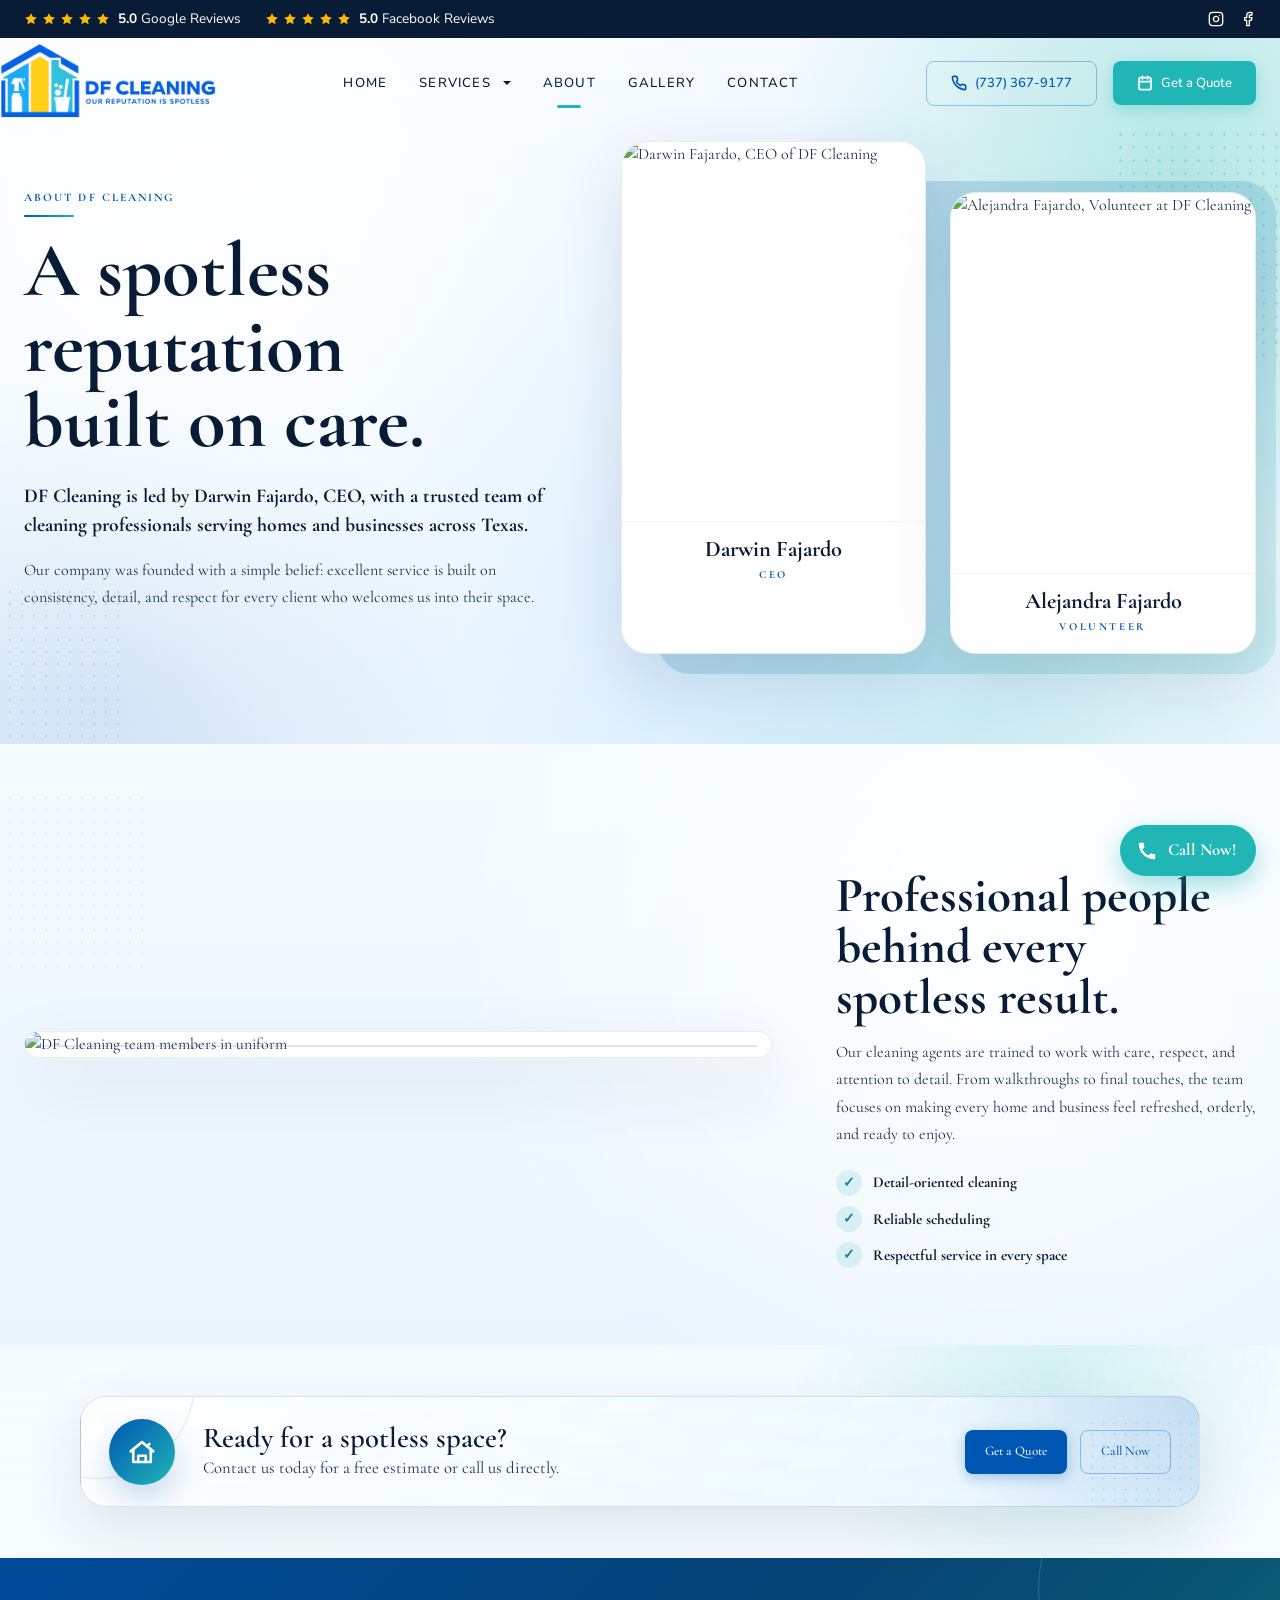
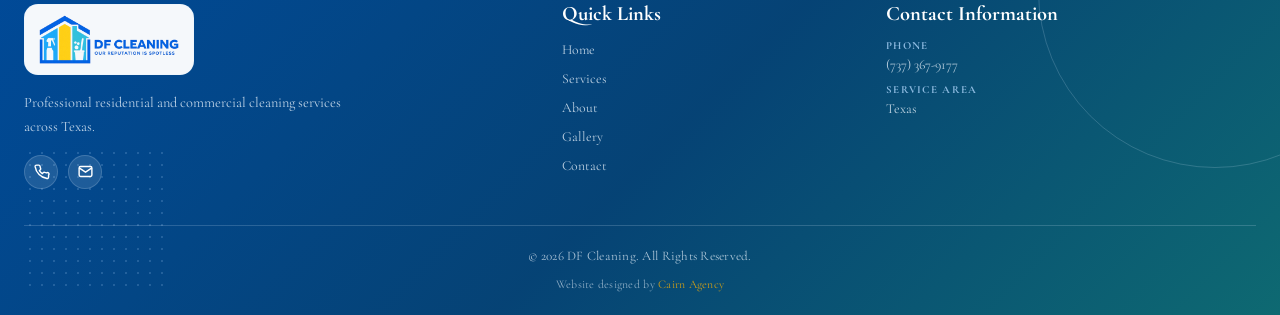
==== commit 3d58f4c0: "Add Alejandra Fajardo as Volunteer to the About leadership section The CSS already carried .about-le" ====
--- a/about.html
+++ b/about.html
@@ -34,6 +34,13 @@
             </div>
           </article>
 
+          <article class="about-leader-card about-leader-card--alejandra reveal-up" style="--delay: 0.6s;">
+            <img src="assets/images/alejandra-signature.png" alt="Alejandra Fajardo, Volunteer at DF Cleaning">
+            <div class="about-leader-meta">
+              <h2>Alejandra Fajardo</h2>
+              <p>Volunteer</p>
+            </div>
+          </article>
 
         </div>
       </div>
